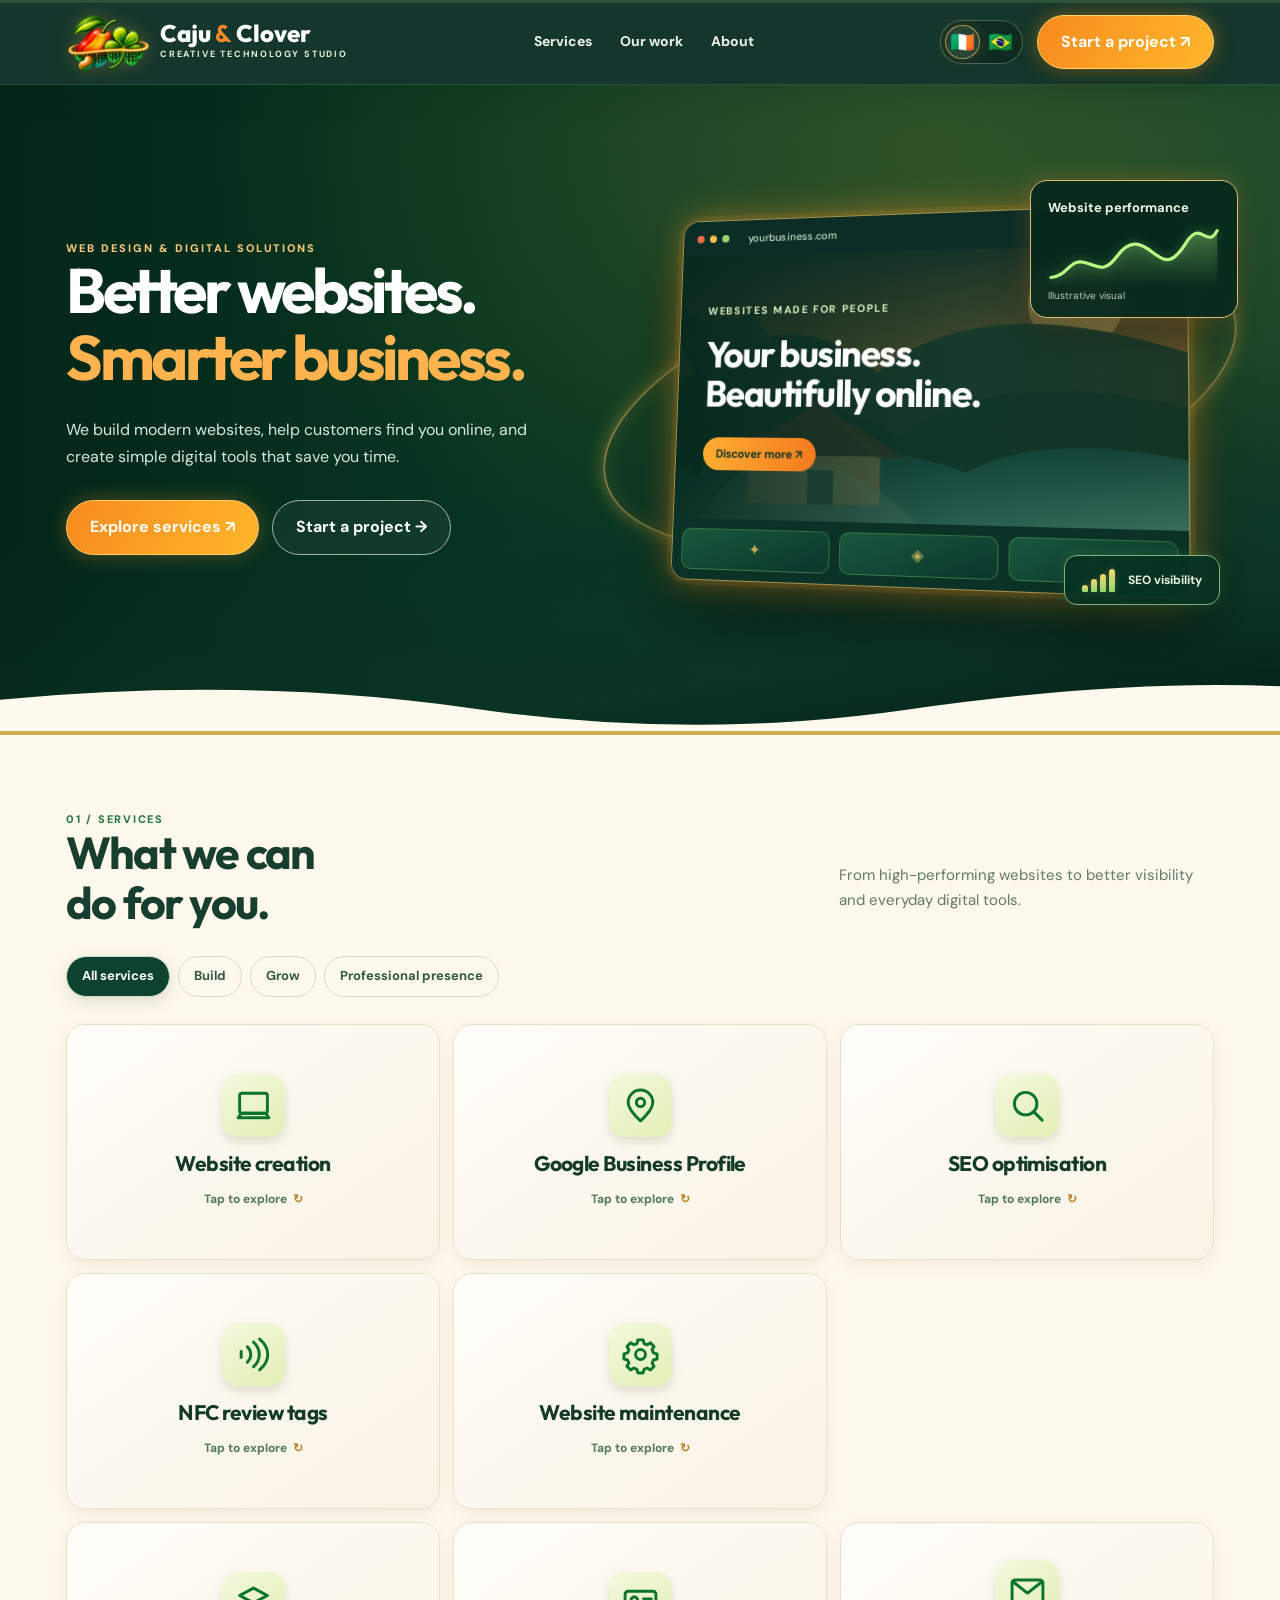
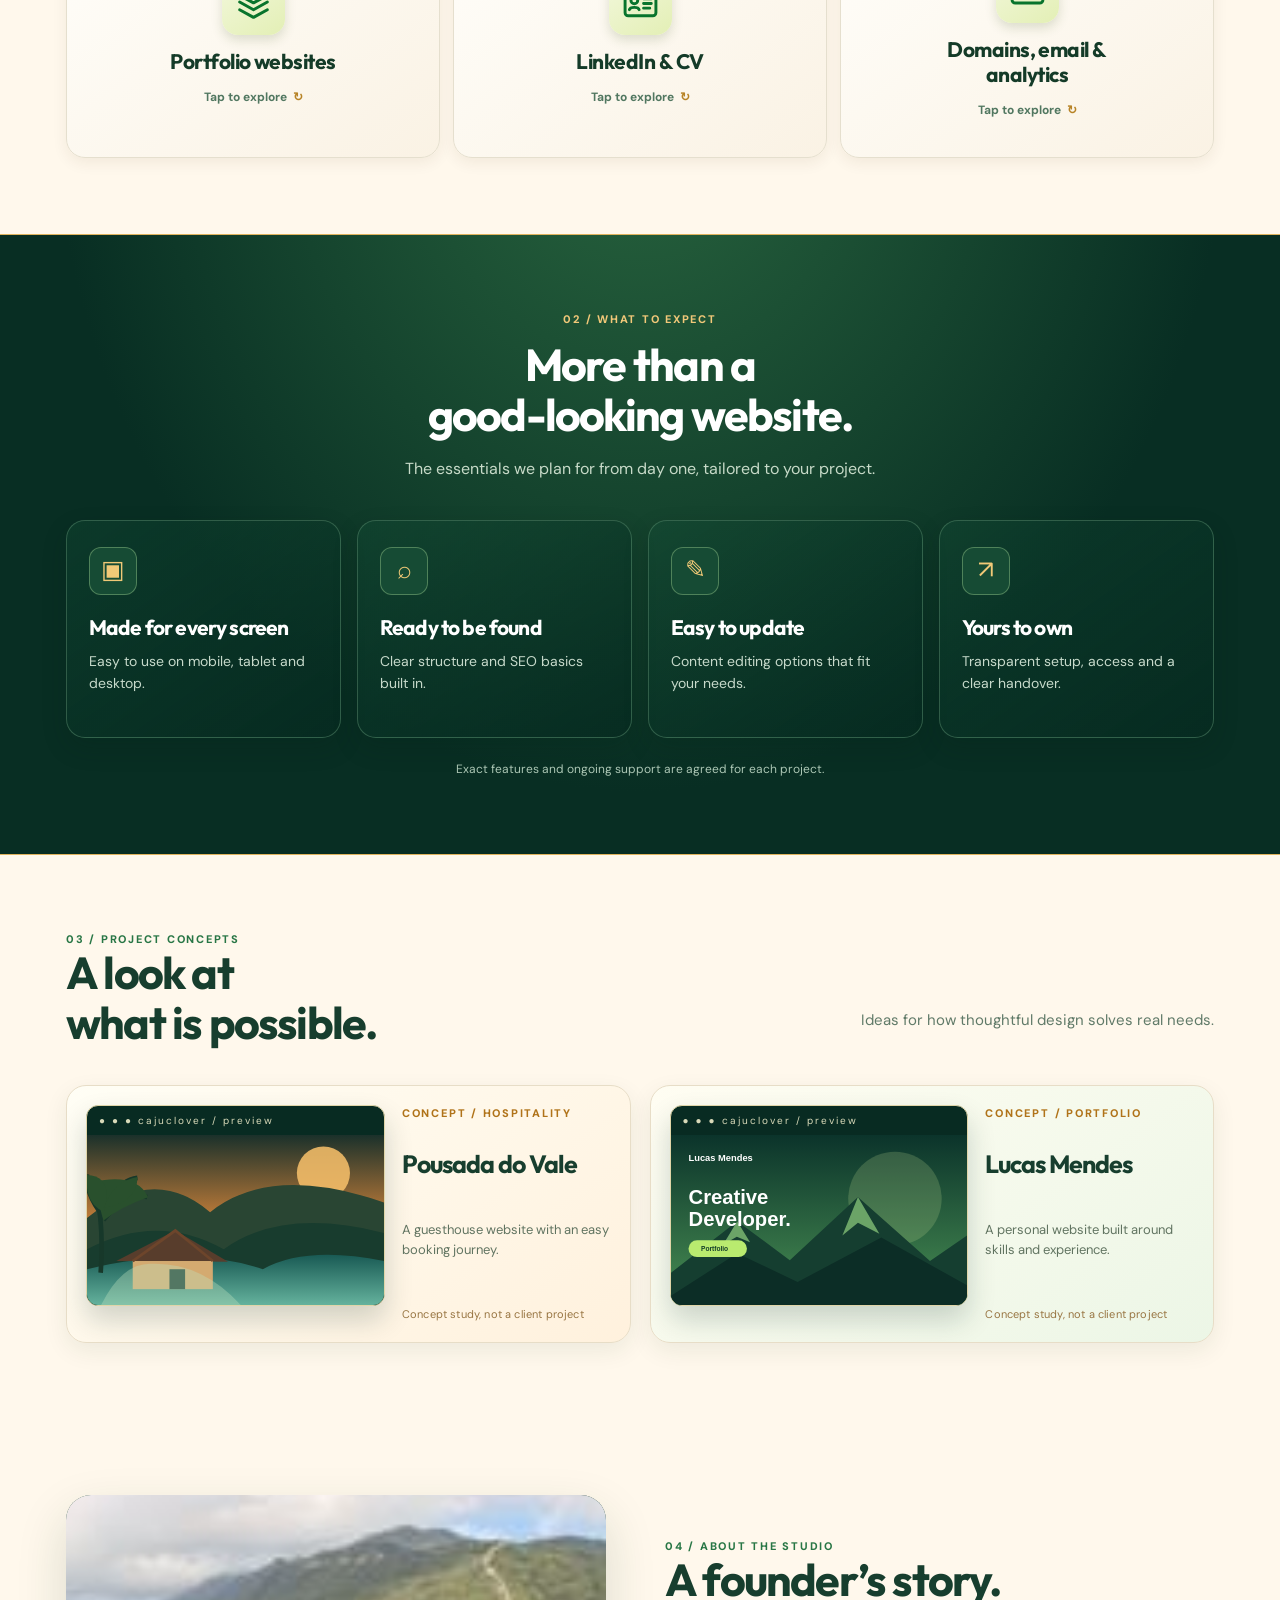
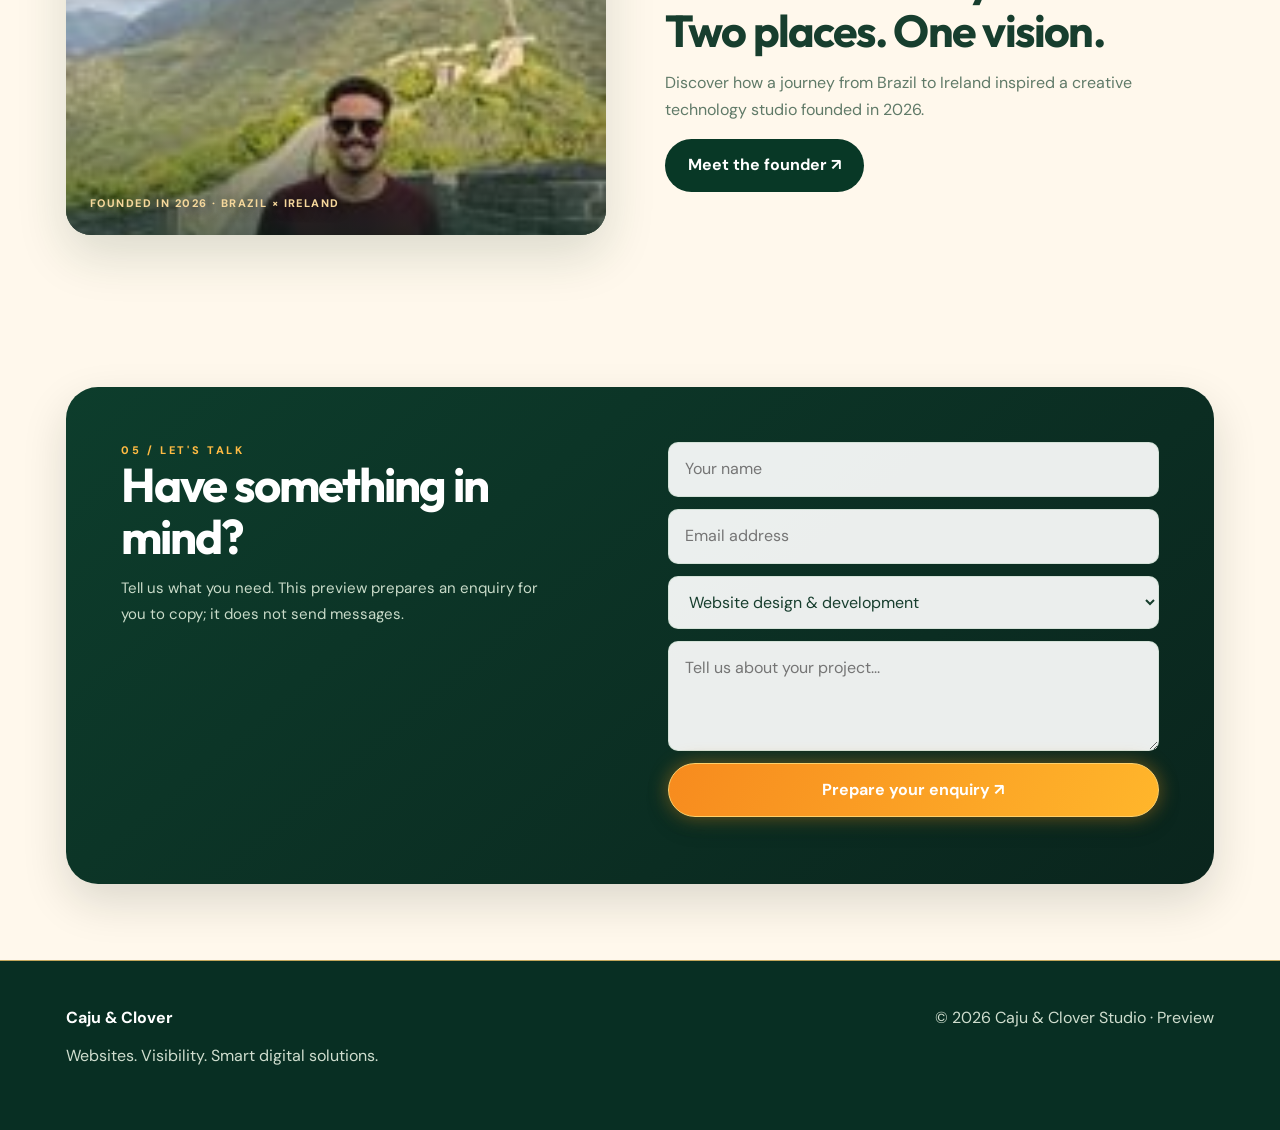
==== caju-clover-preview/index.html @ 5705c417 "Show same approved founder Great Wall photograph on index.html" ====
<!doctype html><html lang="en"><head><meta charset="UTF-8"><meta name="viewport" content="width=device-width,initial-scale=1"><title>Caju & Clover | Creative Technology Studio</title><meta name="description" content="Creative technology studio specialising in websites, local SEO and practical digital experiences for ambitious businesses."><link rel="icon" type="image/png" href="assets/favicon.png?v=2"><link rel="apple-touch-icon" href="assets/favicon.png?v=2"><link rel="stylesheet" href="styles.css"><link rel="stylesheet" href="premium.css"><script defer src="i18n.js"></script><script defer src="script.js"></script></head><body>
<header><div class="progress-track"><div class="progress-bar" id="scroll-progress"></div></div><div class="nav container"><a class="logo" href="./"><img class="brand-icon" src="assets/logo-mark.png?v=2" width="82" height="55" alt="Caju & Clover logo"><span class="brand-name">Caju <b>&</b> Clover<small>CREATIVE TECHNOLOGY STUDIO</small></span></a><nav class="links" aria-label="Main navigation"><a href="#services">Services</a><a href="#work">Our work</a><a href="about.html">About</a></nav><div class="nav-actions"><div class="language-switch" role="group" aria-label="Website language"><button type="button" class="language-button" data-lang="en" aria-label="English (Ireland)" title="English" aria-pressed="true"><span aria-hidden="true">🇮🇪</span></button><button type="button" class="language-button" data-lang="pt" aria-label="Português (Brasil)" title="Português" aria-pressed="false"><span aria-hidden="true">🇧🇷</span></button></div><a class="pill" href="#contact">Start a project ↗</a></div></div></header>
<main><section class="hero"><div class="container hero-inner">
<div class="hero-copy">
  <div class="eyebrow">WEB DESIGN & DIGITAL SOLUTIONS</div>
  <h1>Better websites.<br><em>Smarter business.</em></h1>
  <p>We build modern websites, help customers find you online, and create simple digital tools that save you time.</p>
  <div class="cta"><a class="btn gold" href="#services">Explore services ↗</a><a class="btn ghost" href="#contact">Start a project →</a></div>
</div>
<div class="orb" aria-label="Preview of a modern website designed for businesses"><div class="halo"></div>
  <div class="screen"><div class="screen-top"><i class="dot"></i><i class="dot"></i><i class="dot"></i></div>
    <div class="screen-hero"><div class="screen-preview-label">WEBSITES MADE FOR PEOPLE</div><h3>Your business.<br>Beautifully online.</h3><span class="mock-cta">Discover more ↗</span></div>
    <div class="screen-foot" aria-hidden="true"><i></i><i></i><i></i></div>
  </div>
  <div class="hero-performance" role="img" aria-label="Illustrative website performance chart">
    <span>Website performance</span>
    <svg viewBox="0 0 180 66" aria-hidden="true"><defs><linearGradient id="performanceArea" x1="0" y1="0" x2="0" y2="1"><stop stop-color="#b7fb87" stop-opacity=".28"/><stop offset="1" stop-color="#b7fb87" stop-opacity="0"/></linearGradient></defs><path d="M3 56C20 55 22 37 37 40S58 53 72 34S97 20 110 30S130 43 145 19S166 27 177 7V66H3Z" fill="url(#performanceArea)"/><path d="M3 56C20 55 22 37 37 40S58 53 72 34S97 20 110 30S130 43 145 19S166 27 177 7" fill="none" stroke="#baff85" stroke-linecap="round" stroke-width="3.3"/></svg>
    <small>Illustrative visual</small>
  </div>
  <div class="hero-seo-badge" role="img" aria-label="Illustrative SEO visibility bars"><span class="seo-bars" aria-hidden="true"><i></i><i></i><i></i><i></i></span><strong>SEO visibility</strong></div>
</div></div>
<svg class="hero-wave" viewBox="0 0 1440 90" preserveAspectRatio="none" aria-hidden="true"><path d="M0 40Q280 5 530 53T1020 55T1440 20V90H0Z" fill="#fff8ec"/></svg></section>
<section class="section" id="services"><div class="container"><div class="section-head"><div><div class="tag">01 / SERVICES</div><h2>What we can<br>do for you.</h2></div><p class="muted">From high-performing websites to better visibility and everyday digital tools.</p></div><div class="filters"><button class="filter active" data-filter="all">All services</button><button class="filter" data-filter="build">Build</button><button class="filter" data-filter="grow">Grow</button><button class="filter" data-filter="career">Professional presence</button></div>
<div class="services">
<article class="service service-flip reveal" data-category="build">
  <div class="service-flip-inner">
    <div class="service-face service-front">
      <button type="button" class="service-flip-trigger" aria-expanded="false" aria-controls="service-1-back" aria-label="Learn more about Website creation">
        <span class="ic"><svg aria-hidden="true" viewBox="0 0 24 24" width="36" height="36" fill="none" stroke="currentColor" stroke-width="1.9" stroke-linecap="round" stroke-linejoin="round"><rect x="3" y="4" width="18" height="13" rx="1.5"/><path d="M2 20h20l-2-3H4l-2 3Z"/></svg></span>
        <span class="service-title">Website creation</span>
        <span class="flip-hint">Tap to explore <span aria-hidden="true">↻</span></span>
      </button>
    </div>
    <div class="service-face service-back" id="service-1-back" aria-hidden="true">
      <button type="button" class="flip-back-btn" aria-label="Go back to Website creation" tabindex="-1">↶ Back</button>
      <h3>Websites that look great and work hard.</h3>
      <p>A fast, tailored website that turns interest into enquiries.</p>
      <a href="#contact" class="service-cta" data-service="Website design & development" tabindex="-1">Get More Info <span aria-hidden="true">↗</span></a>
    </div>
  </div>
</article>
<article class="service service-flip reveal" data-category="grow">
  <div class="service-flip-inner">
    <div class="service-face service-front">
      <button type="button" class="service-flip-trigger" aria-expanded="false" aria-controls="service-2-back" aria-label="Learn more about Google Business Profile">
        <span class="ic"><svg aria-hidden="true" viewBox="0 0 24 24" width="36" height="36" fill="none" stroke="currentColor" stroke-width="1.9" stroke-linecap="round" stroke-linejoin="round"><path d="M20 10c0 5-8 12-8 12S4 15 4 10a8 8 0 1 1 16 0Z"/><circle cx="12" cy="10" r="2.7"/></svg></span>
        <span class="service-title">Google Business Profile</span>
        <span class="flip-hint">Tap to explore <span aria-hidden="true">↻</span></span>
      </button>
    </div>
    <div class="service-face service-back" id="service-2-back" aria-hidden="true">
      <button type="button" class="flip-back-btn" aria-label="Go back to Google Business Profile" tabindex="-1">↶ Back</button>
      <h3>Be the local business people find first.</h3>
      <p>Make your business easier to discover on Google Search and Maps.</p>
      <a href="#contact" class="service-cta" data-service="Google Business Profile" tabindex="-1">Get More Info <span aria-hidden="true">↗</span></a>
    </div>
  </div>
</article>
<article class="service service-flip reveal" data-category="grow">
  <div class="service-flip-inner">
    <div class="service-face service-front">
      <button type="button" class="service-flip-trigger" aria-expanded="false" aria-controls="service-3-back" aria-label="Learn more about SEO optimisation">
        <span class="ic"><svg aria-hidden="true" viewBox="0 0 24 24" width="36" height="36" fill="none" stroke="currentColor" stroke-width="1.9" stroke-linecap="round" stroke-linejoin="round"><circle cx="10.8" cy="10.8" r="7.3"/><path d="m16.3 16.3 5.2 5.2"/></svg></span>
        <span class="service-title">SEO optimisation</span>
        <span class="flip-hint">Tap to explore <span aria-hidden="true">↻</span></span>
      </button>
    </div>
    <div class="service-face service-back" id="service-3-back" aria-hidden="true">
      <button type="button" class="flip-back-btn" aria-label="Go back to SEO optimisation" tabindex="-1">↶ Back</button>
      <h3>Be easier to find, without relying only on ads.</h3>
      <p>Improve your site's structure, speed and search visibility.</p>
      <a href="#contact" class="service-cta" data-service="SEO & website health" tabindex="-1">Get More Info <span aria-hidden="true">↗</span></a>
    </div>
  </div>
</article>
<article class="service service-flip reveal" data-category="grow">
  <div class="service-flip-inner">
    <div class="service-face service-front">
      <button type="button" class="service-flip-trigger" aria-expanded="false" aria-controls="service-4-back" aria-label="Learn more about NFC review tags">
        <span class="ic"><svg aria-hidden="true" viewBox="0 0 24 24" width="36" height="36" fill="none" stroke="currentColor" stroke-width="1.9" stroke-linecap="round" stroke-linejoin="round"><path d="M4 10v4"/><path d="M8 7c3 3 3 7 0 10"/><path d="M12 4c5 4.5 5 11.5 0 16"/><path d="M16 2c7 6 7 14 0 20"/></svg></span>
        <span class="service-title">NFC review tags</span>
        <span class="flip-hint">Tap to explore <span aria-hidden="true">↻</span></span>
      </button>
    </div>
    <div class="service-face service-back" id="service-4-back" aria-hidden="true">
      <button type="button" class="flip-back-btn" aria-label="Go back to NFC review tags" tabindex="-1">↶ Back</button>
      <h3>Turn good experiences into more reviews.</h3>
      <p>Give customers a simple tap-to-review link after their visit.</p>
      <a href="#contact" class="service-cta" data-service="NFC review tags" tabindex="-1">Get More Info <span aria-hidden="true">↗</span></a>
    </div>
  </div>
</article>
<article class="service service-flip reveal" data-category="build">
  <div class="service-flip-inner">
    <div class="service-face service-front">
      <button type="button" class="service-flip-trigger" aria-expanded="false" aria-controls="service-5-back" aria-label="Learn more about Website maintenance">
        <span class="ic"><svg aria-hidden="true" viewBox="0 0 24 24" width="36" height="36" fill="none" stroke="currentColor" stroke-width="1.9" stroke-linecap="round" stroke-linejoin="round"><path d="M10.3 2.5h3.4l.6 2.4 2 .85 2.1-1.3 2.4 2.4-1.3 2.1.85 2 2.4.6v3.4l-2.4.6-.85 2 1.3 2.1-2.4 2.4-2.1-1.3-2 .85-.6 2.4h-3.4l-.6-2.4-2-.85-2.1 1.3-2.4-2.4 1.3-2.1-.85-2-2.4-.6v-3.4l2.4-.6.85-2-1.3-2.1 2.4-2.4 2.1 1.3 2-.85Z"/><circle cx="12" cy="12" r="3.2"/></svg></span>
        <span class="service-title">Website maintenance</span>
        <span class="flip-hint">Tap to explore <span aria-hidden="true">↻</span></span>
      </button>
    </div>
    <div class="service-face service-back" id="service-5-back" aria-hidden="true">
      <button type="button" class="flip-back-btn" aria-label="Go back to Website maintenance" tabindex="-1">↶ Back</button>
      <h3>A great website should stay great.</h3>
      <p>Keep your site secure, current and performing well.</p>
      <a href="#contact" class="service-cta" data-service="Website maintenance" tabindex="-1">Get More Info <span aria-hidden="true">↗</span></a>
    </div>
  </div>
</article>
<article class="service service-flip reveal" data-category="build">
  <div class="service-flip-inner">
    <div class="service-face service-front">
      <button type="button" class="service-flip-trigger" aria-expanded="false" aria-controls="service-6-back" aria-label="Learn more about Forms & automations">
        <span class="ic"><svg aria-hidden="true" viewBox="0 0 24 24" width="36" height="36" fill="none" stroke="currentColor" stroke-width="1.9" stroke-linecap="round" stroke-linejoin="round"><path d="M13.8 2 4.5 13.5h6.6L9.8 22 20 9.7h-6.5L13.8 2Z"/></svg></span>
        <span class="service-title">Forms & automations</span>
        <span class="flip-hint">Tap to explore <span aria-hidden="true">↻</span></span>
      </button>
    </div>
    <div class="service-face service-back" id="service-6-back" aria-hidden="true">
      <button type="button" class="flip-back-btn" aria-label="Go back to Forms & automations" tabindex="-1">↶ Back</button>
      <h3>Less admin. More time for your business.</h3>
      <p>Make enquiries, forms and bookings work smarter.</p>
      <a href="#contact" class="service-cta" data-service="Forms & automations" tabindex="-1">Get More Info <span aria-hidden="true">↗</span></a>
    </div>
  </div>
</article>
<article class="service service-flip reveal" data-category="career">
  <div class="service-flip-inner">
    <div class="service-face service-front">
      <button type="button" class="service-flip-trigger" aria-expanded="false" aria-controls="service-7-back" aria-label="Learn more about Portfolio websites">
        <span class="ic"><svg aria-hidden="true" viewBox="0 0 24 24" width="36" height="36" fill="none" stroke="currentColor" stroke-width="1.9" stroke-linecap="round" stroke-linejoin="round"><path d="m12 2 9 4.8-9 4.8-9-4.8L12 2Z"/><path d="m3 11 9 5 9-5"/><path d="m3 16 9 5 9-5"/></svg></span>
        <span class="service-title">Portfolio websites</span>
        <span class="flip-hint">Tap to explore <span aria-hidden="true">↻</span></span>
      </button>
    </div>
    <div class="service-face service-back" id="service-7-back" aria-hidden="true">
      <button type="button" class="flip-back-btn" aria-label="Go back to Portfolio websites" tabindex="-1">↶ Back</button>
      <h3>Show the work behind your reputation.</h3>
      <p>Put your skills and projects in one memorable place.</p>
      <a href="#contact" class="service-cta" data-service="Portfolio website" tabindex="-1">Get More Info <span aria-hidden="true">↗</span></a>
    </div>
  </div>
</article>
<article class="service service-flip reveal" data-category="career">
  <div class="service-flip-inner">
    <div class="service-face service-front">
      <button type="button" class="service-flip-trigger" aria-expanded="false" aria-controls="service-8-back" aria-label="Learn more about LinkedIn & CV">
        <span class="ic"><svg aria-hidden="true" viewBox="0 0 24 24" width="36" height="36" fill="none" stroke="currentColor" stroke-width="1.9" stroke-linecap="round" stroke-linejoin="round"><rect x="2" y="4" width="20" height="16" rx="2"/><circle cx="8" cy="10" r="2.2"/><path d="M4.8 16c.5-2 5.8-2 6.3 0"/><path d="M14 9h5M14 12h5M14 15h4"/></svg></span>
        <span class="service-title">LinkedIn & CV</span>
        <span class="flip-hint">Tap to explore <span aria-hidden="true">↻</span></span>
      </button>
    </div>
    <div class="service-face service-back" id="service-8-back" aria-hidden="true">
      <button type="button" class="flip-back-btn" aria-label="Go back to LinkedIn & CV" tabindex="-1">↶ Back</button>
      <h3>Make your next opportunity easier to see.</h3>
      <p>Bring clarity and impact to your LinkedIn profile and CV.</p>
      <a href="#contact" class="service-cta" data-service="LinkedIn & CV refinement" tabindex="-1">Get More Info <span aria-hidden="true">↗</span></a>
    </div>
  </div>
</article>
<article class="service service-flip reveal" data-category="build">
  <div class="service-flip-inner">
    <div class="service-face service-front">
      <button type="button" class="service-flip-trigger" aria-expanded="false" aria-controls="service-9-back" aria-label="Learn more about Domains, email & analytics">
        <span class="ic"><svg aria-hidden="true" viewBox="0 0 24 24" width="36" height="36" fill="none" stroke="currentColor" stroke-width="1.9" stroke-linecap="round" stroke-linejoin="round"><rect x="2" y="4.5" width="20" height="15" rx="2"/><path d="m3 6 9 7 9-7"/></svg></span>
        <span class="service-title">Domains, email & analytics</span>
        <span class="flip-hint">Tap to explore <span aria-hidden="true">↻</span></span>
      </button>
    </div>
    <div class="service-face service-back" id="service-9-back" aria-hidden="true">
      <button type="button" class="flip-back-btn" aria-label="Go back to Domains, email & analytics" tabindex="-1">↶ Back</button>
      <h3>A professional foundation, properly set up.</h3>
      <p>Get domains, email and analytics working together.</p>
      <a href="#contact" class="service-cta" data-service="Domains, email & analytics" tabindex="-1">Get More Info <span aria-hidden="true">↗</span></a>
    </div>
  </div>
</article>
</div></div></section>
<section class="section highlight value-section" id="why-us"><div class="container">
<div class="value-intro"><div class="tag">02 / WHAT TO EXPECT</div><h2>More than a<br>good-looking website.</h2><p class="muted">The essentials we plan for from day one, tailored to your project.</p></div>
<div class="value-grid">
<article class="value-item"><span class="value-icon" aria-hidden="true">▣</span><h3>Made for every screen</h3><p>Easy to use on mobile, tablet and desktop.</p></article>
<article class="value-item"><span class="value-icon" aria-hidden="true">⌕</span><h3>Ready to be found</h3><p>Clear structure and SEO basics built in.</p></article>
<article class="value-item"><span class="value-icon" aria-hidden="true">✎</span><h3>Easy to update</h3><p>Content editing options that fit your needs.</p></article>
<article class="value-item"><span class="value-icon" aria-hidden="true">↗</span><h3>Yours to own</h3><p>Transparent setup, access and a clear handover.</p></article>
</div><p class="value-footnote">Exact features and ongoing support are agreed for each project.</p>
</div></section>
<section class="section" id="work"><div class="container"><div class="section-head"><div><div class="tag">03 / PROJECT CONCEPTS</div><h2>A look at<br>what is possible.</h2></div><p class="muted">Ideas for how thoughtful design solves real needs.</p></div><div class="showcase"><article class="show"><div class="browser"><img src="assets/pousada.svg" alt="Illustrated sample hospitality website with Brazilian landscape" loading="lazy"></div><div class="tag">CONCEPT / HOSPITALITY</div><h3>Pousada do Vale</h3><p>A guesthouse website with an easy booking journey.</p><span class="concept-note">Concept study, not a client project</span></article><article class="show"><div class="browser"><img src="assets/portfolio.svg" alt="Illustrated sample personal portfolio website" loading="lazy"></div><div class="tag">CONCEPT / PORTFOLIO</div><h3>Lucas Mendes</h3><p>A personal website built around skills and experience.</p><span class="concept-note">Concept study, not a client project</span></article></div></div></section>
<section class="section"><div class="container about-teaser"><div class="founder-teaser-photo"><img src="assets/founder-igor.jpg?v=3" alt="Igor standing on the Great Wall of China" loading="lazy"><span class="founder-teaser-label">FOUNDED IN 2026 · BRAZIL × IRELAND</span></div><div><div class="tag">04 / ABOUT THE STUDIO</div><h2>A founder’s story.<br>Two places. One vision.</h2><p class="muted">Discover how a journey from Brazil to Ireland inspired a creative technology studio founded in 2026.</p><a class="pill" href="about.html">Meet the founder ↗</a></div></div></section>
<section class="section" id="contact"><div class="container"><div class="contact"><div><div class="eyebrow">05 / LET'S TALK</div><h2>Have something in mind?</h2><p>Tell us what you need. This preview prepares an enquiry for you to copy; it does not send messages.</p></div><form id="enquiry"><input name="name" aria-label="Your name" placeholder="Your name" required><input type="email" name="email" aria-label="Email" placeholder="Email address" required><select name="service" aria-label="Service"><option>Website design & development</option><option>Google Business Profile</option><option>SEO & website health</option><option>NFC review tags</option><option>Website maintenance</option><option>Forms & automations</option><option>Portfolio website</option><option>LinkedIn & CV refinement</option><option>Domains, email & analytics</option><option>Other digital services</option></select><textarea name="message" aria-label="Project description" placeholder="Tell us about your project..."></textarea><button class="btn gold" type="submit">Prepare your enquiry ↗</button><div id="form-notice" aria-live="polite"></div><textarea id="copyable" aria-label="Copy your prepared enquiry" hidden></textarea></form></div></div></section></main>
<footer><div class="container"><div><a class="footer-brand" href="./" aria-label="Caju & Clover homepage"><strong>Caju & Clover</strong></a><p>Websites. Visibility. Smart digital solutions.</p></div><div>© <span data-year></span> Caju & Clover Studio · Preview</div></div></footer></body></html>
---- caju-clover-preview/styles.css ----
@import url('https://fonts.googleapis.com/css2?family=DM+Sans:wght@400;500;600;700&family=Outfit:wght@400;500;600;700;800&display=swap');
:root{--forest:#082f23;--deep:#061f19;--mint:#bade9d;--cream:#faf7ef;--gold:#f5bb52;--orange:#f47737;--ink:#173e2e;--line:#dfe7d6}*{box-sizing:border-box}html{scroll-behavior:smooth}body{margin:0;font:16px/1.55 'DM Sans',sans-serif;color:var(--ink);background:var(--cream)}h1,h2,h3,h4{font-family:Outfit,sans-serif;line-height:1.08;letter-spacing:-.04em;margin:0}p{margin:.8rem 0 1rem}a{text-decoration:none;color:inherit}button,input,select,textarea{font:inherit}button{cursor:pointer}.container{max-width:1200px;margin:auto;padding:0 26px}header{position:sticky;top:0;z-index:100;background:#faf7efeb;border-bottom:1px solid #e3e8dc;backdrop-filter:blur(18px)}.nav{height:84px;display:flex;align-items:center;justify-content:space-between;gap:30px}.logo{font:800 25px/1 Outfit;color:var(--forest);white-space:nowrap}.logo b{color:var(--orange)}.logo small{display:block;font:700 9px/2 'DM Sans';letter-spacing:.2em;color:#69836f}.links{display:flex;align-items:center;gap:28px;font-size:14px;font-weight:700}.links a:hover{color:#d47d19}.pill,.btn{display:inline-flex;align-items:center;justify-content:center;gap:12px;border:0;border-radius:100px;padding:14px 23px;font-weight:700;transition:.25s transform,.25s box-shadow}.btn:hover,.pill:hover{transform:translateY(-3px);box-shadow:0 12px 35px #0002}.pill{background:var(--forest);color:white}.btn.gold{background:var(--gold);color:var(--forest)}.btn.ghost{border:1px solid #a2b3a5;color:white;background:#ffffff0b}.eyebrow{font-weight:800;font-size:11px;letter-spacing:.24em;text-transform:uppercase;color:var(--gold)}.hero{position:relative;overflow:hidden;min-height:660px;background:radial-gradient(ellipse at 78% 35%,#1a6349 0%,transparent 42%),linear-gradient(140deg,#061d18,#103d2d 75%);color:#fff}.hero:after{content:'';position:absolute;inset:0;pointer-events:none;background-image:linear-gradient(#ffffff09 1px,transparent 1px),linear-gradient(90deg,#ffffff09 1px,transparent 1px);background-size:65px 65px;mask-image:linear-gradient(90deg,transparent,#000)}.hero-inner{position:relative;z-index:1;display:grid;grid-template-columns:1fr 1fr;align-items:center;gap:45px;min-height:650px}.hero h1{font-size:clamp(48px,5.5vw,86px);max-width:700px}.hero h1 em{color:#f7bb57;font-style:normal}.hero p{max-width:530px;color:#c6d8cb;font-size:18px}.cta{display:flex;gap:13px;flex-wrap:wrap;margin-top:30px}.chips{display:flex;flex-wrap:wrap;gap:8px;margin-top:35px}.chips span{border:1px solid #ffffff26;padding:8px 12px;border-radius:99px;color:#d8ebdd;font-size:12px}.orb{position:relative;height:430px;display:grid;place-items:center}.halo{position:absolute;width:380px;height:380px;background:radial-gradient(circle,#f5bb5260,transparent 68%);filter:blur(15px);animation:pulse 5s ease-in-out infinite}.screen{position:relative;width:90%;max-width:520px;border:1px solid #91b8a276;border-radius:17px;background:#f9f8ef;color:var(--forest);box-shadow:0 30px 80px #0008;transform:perspective(900px) rotateY(-10deg) rotateX(4deg);animation:float 7s ease-in-out infinite;overflow:hidden}.screen-top{padding:13px 18px;background:#e4eadb;display:flex;gap:6px}.dot{height:8px;width:8px;border-radius:50%;background:#96af94}.screen-hero{padding:40px 30px;background:linear-gradient(145deg,#fffdf5,#e8f3df);min-height:245px}.screen-hero h3{font-size:45px}.screen-hero p{font-size:13px;color:#5e7467}.mock-cta{background:#0a4a35;color:#fff;padding:9px 14px;border-radius:40px;font:700 12px 'DM Sans';display:inline-block}.screen-foot{padding:15px;display:grid;grid-template-columns:repeat(3,1fr);gap:10px}.screen-foot i{height:45px;background:#e6f0db;border-radius:10px}.float-label{position:absolute;z-index:2;background:#f5bb52;color:#073324;padding:15px 20px;border-radius:15px;right:-7px;bottom:15px;box-shadow:0 15px 50px #0004;font-size:13px;font-weight:800;animation:float 5s ease-in-out infinite reverse}.section{padding:100px 0}.section-head{display:flex;align-items:end;justify-content:space-between;gap:30px;margin-bottom:30px}.section h2{font-size:clamp(34px,4vw,60px)}.muted{color:#607a68}.filters{display:flex;flex-wrap:wrap;gap:8px;margin:30px 0}.filter{border:1px solid #ccdacd;background:transparent;border-radius:30px;padding:10px 17px;color:#315944;font-weight:700}.filter.active{background:#0e4c36;color:white}.services{display:grid;grid-template-columns:repeat(3,1fr);gap:15px}.service{background:white;border:1px solid var(--line);border-radius:22px;padding:29px;min-height:280px;display:flex;flex-direction:column;transition:transform .3s,border .3s,box-shadow .3s;position:relative;overflow:hidden}.service:hover{transform:translateY(-6px);border-color:#a1c995;box-shadow:0 22px 45px #092b1614}.service:before{content:'';position:absolute;width:110px;height:110px;border-radius:100%;background:radial-gradient(circle,#e9f5dc,transparent 74%);right:-20px;top:-24px}.service .ic{font-size:26px;color:#1e754b;border:1px solid #d9e9d4;background:#f4faee;border-radius:12px;width:51px;height:51px;display:grid;place-items:center;margin-bottom:24px}.service h3{font-size:23px}.service p{font-size:14px;color:#5a7061}.service a{margin-top:auto;font-weight:800;font-size:13px;color:#1b704b}.service[hidden]{display:none}.highlight{background:#0b3527;color:#fff}.highlight .muted{color:#c1d2c5}.steps{display:grid;grid-template-columns:repeat(4,1fr);gap:18px;margin-top:38px}.step{border-top:1px solid #71a078;padding-top:18px}.step b{color:#f4bc58}.step h3{margin-top:13px;font-size:26px}.step p{font-size:14px;color:#bdd4c5}.showcase{display:grid;grid-template-columns:1fr 1fr;gap:20px;margin-top:36px}.show{background:#eff4e9;border-radius:24px;padding:30px;min-height:260px;position:relative;overflow:hidden}.show:nth-child(2){background:#f6ebd7}.show h3{font-size:32px}.show p{color:#617461}.browser{margin-top:30px;border:1px solid #d2dac9;background:white;padding:20px;border-radius:12px;box-shadow:0 24px 50px #092f2416;transform:rotate(-2deg)}.browser strong{font:700 23px Outfit}.browser .bar{height:7px;background:#d6e7cb;width:75%;border-radius:10px;margin:13px 0}.browser .bar.short{width:45%}.about-teaser{display:grid;grid-template-columns:1fr 1fr;gap:65px;align-items:center}.about-teaser p{font-size:17px}.symbol{font-size:110px;line-height:1;text-align:center;filter:drop-shadow(0 12px 30px #f5bb5250)}.contact{background:linear-gradient(140deg,#0d3d2c,#0a251d);color:white;border-radius:32px;padding:55px;display:grid;grid-template-columns:1fr 1fr;gap:45px}.contact h2{font-size:48px}.contact p{color:#c9dbc9}form{display:grid;gap:12px}input,select,textarea{padding:14px 16px;border:1px solid #bad4c17a;border-radius:10px;background:#ffffffeb;color:#173e2e;width:100%}textarea{min-height:110px}footer{padding:45px 0;background:#082f23;color:#cfddce}footer .container{display:flex;justify-content:space-between;flex-wrap:wrap;gap:20px}.tag{font-size:12px;font-weight:800;letter-spacing:.16em;color:#519560}.about-hero{padding:95px 0;background:radial-gradient(circle at 85% 20%,#27674b,#082f23 65%);color:white}.about-hero h1{font-size:clamp(47px,6vw,88px);max-width:900px}.about-hero p{max-width:700px;color:#c7decb;font-size:19px}.story-grid{display:grid;grid-template-columns:1fr 1fr;gap:70px;align-items:center}.story-grid h2{font-size:54px}.value-grid{display:grid;grid-template-columns:repeat(3,1fr);gap:18px}.value-grid article{padding:26px;border-radius:22px;background:#fff;border:1px solid #e0e6d9}.value-grid h3{font-size:24px}.value-grid p{color:#647a68}.reveal{opacity:0;transform:translateY(22px);transition:opacity .65s,transform .65s}.reveal.visible{opacity:1;transform:none}@keyframes float{50%{transform:translateY(-12px) perspective(900px) rotateY(-8deg) rotateX(4deg)}}@keyframes pulse{50%{opacity:.5;transform:scale(1.1)}}@media(max-width:900px){.hero-inner,.about-teaser,.contact,.story-grid{grid-template-columns:1fr}.hero-inner{padding-top:70px;padding-bottom:65px}.services,.value-grid{grid-template-columns:repeat(2,1fr)}.steps{grid-template-columns:repeat(2,1fr)}.links{gap:12px;font-size:12px}.orb{height:340px}.screen{width:85%}}@media(max-width:600px){.nav{height:74px}.links{display:none}.hero h1{font-size:48px}.hero-inner{gap:10px}.orb{height:280px}.screen-hero{min-height:190px;padding:22px}.screen-hero h3{font-size:32px}.float-label{right:10px}.services,.showcase,.value-grid,.steps{grid-template-columns:1fr}.section{padding:65px 0}.section-head{display:block}.contact{padding:30px 22px}.contact h2{font-size:37px}.about-hero{padding:75px 0}.story-grid h2{font-size:38px}.container{padding:0 20px}}@media(prefers-reduced-motion:reduce){*,*:before,*:after{animation:none!important;scroll-behavior:auto!important;transition:none!important}.reveal{opacity:1;transform:none}}
---- caju-clover-preview/premium.css ----
:root{--forest:#083826;--deep:#041e17;--gold:#ffbb43;--cream:#fff8ec;--orange:#fb8b28}
body{background:#fff8ec}header{background:#06291fef;border-bottom:1px solid #6fc18135;color:#fff;box-shadow:0 8px 30px #05291c25}header .logo{color:#fff;display:flex;align-items:center;gap:10px;font-size:24px}header .logo small{color:#e3f3d9}.brand-icon{width:51px;height:42px;object-fit:contain}.brand-name{display:block}.links a{color:#eef7e9}.links a:hover{color:#ffbe55}header .pill,.btn.gold{background:linear-gradient(115deg,#f78b1e,#ffb62b);color:#fff;border:1px solid #ffd06a;box-shadow:0 0 19px #ef971d70,0 8px 22px #071e1450}.progress-track{height:3px;position:absolute;left:0;right:0;top:0;background:#6ca25f44}.progress-bar{height:100%;width:0;background:linear-gradient(90deg,#fb8223,#ffd368,#ccf879);box-shadow:0 0 12px #fbbb38;transition:width .09s linear}.hero{background:linear-gradient(90deg,#032417e8 0%,#063620d9 40%,#0c3e27bb 100%),radial-gradient(ellipse at 80% 15%,#629c3570,transparent 50%),#063826;min-height:650px}.hero:before{content:'';position:absolute;inset:0;background:radial-gradient(ellipse at 72% 10%,#edb43925,transparent 55%),linear-gradient(170deg,transparent 52%,#0a3224c0 83%,#031e17);pointer-events:none}.hero:after{background-size:58px 58px;opacity:.32}.hero-inner{min-height:625px;grid-template-columns:1fr 1.1fr;gap:24px}.hero h1{font-size:clamp(43px,4.55vw,70px);letter-spacing:-.055em}.hero h1 em{color:#ffb34e}.hero .eyebrow{color:#f6c97f}.hero p{font-size:17px;max-width:485px}.hero .chips span{background:#ffffff0c;border-color:#f8c47542;color:#e7ecd6}.hero .chips span:before{content:'✦';color:#ffcc61;padding-right:7px}.hero .cta .btn{box-shadow:0 0 20px #fc9e3d50}.hero .cta .btn.ghost{box-shadow:none}.hero:has(.hero-inner) {border-bottom:4px solid #d3ab53}.orb{height:455px;isolation:isolate}.orb:before{content:'';position:absolute;width:110%;height:260px;border:2px solid #ffc66b70;border-radius:50%;transform:rotate(-15deg);box-shadow:0 0 18px #ffb53e65,inset 0 0 20px #ffb43d25;z-index:-1}.halo{width:470px;height:420px;background:radial-gradient(circle,#f9ad3952,transparent 68%)}.screen{width:96%;background:#052e25;border:1px solid #f5c467a8;box-shadow:0 0 0 5px #ffa93113,0 0 38px #f4a63485,0 26px 65px #0009;transform:perspective(950px) rotateY(-11deg) rotateX(5deg)}.screen-top{background:#0c2d26;padding:12px 15px;align-items:center}.screen-top:after{content:'yourbusiness.com';color:#cae2ce;font:500 11px 'DM Sans';margin-left:15px;letter-spacing:.02em}.dot:first-child{background:#f36b49}.dot:nth-child(2){background:#f8bc49}.dot:nth-child(3){background:#9ad86e}.screen-hero{position:relative;min-height:275px;padding:36px 30px;color:white;background:linear-gradient(90deg,#06281df0 0%,#0b3326a0 58%,#102b1777),url('assets/pousada.svg') center/cover}.screen-hero .tag{color:#d3f5a4}.screen-hero h3{color:#fff;font-size:clamp(29px,3vw,45px);margin-top:12px}.screen-hero p{color:#dfefde;font-size:12px}.mock-cta{background:linear-gradient(90deg,#ffad33,#f47b1e);color:#123628}.screen-foot{background:#0b3227;padding:10px}.screen-foot i{height:42px;background:linear-gradient(160deg,#1c5f41,#0c382e);border:1px solid #6bba6080;position:relative}.screen-foot i:after{content:'✦';display:grid;place-items:center;position:absolute;inset:0;color:#dfc35e;font-style:normal}.screen-foot i:nth-child(2):after{content:'◈'}.screen-foot i:nth-child(3):after{content:'↗'}.float-label{bottom:30px;right:0;background:#112f24e9;color:#fcf9e0;border:1px solid #ffe3a3;box-shadow:0 0 28px #ffbd5470;backdrop-filter:blur(10px)}.metric{position:absolute;right:-28px;top:66px;z-index:4;width:188px;padding:14px 18px;border:1px solid #ffde8d;border-radius:13px;color:#ecfbe8;background:#092e25e9;box-shadow:0 0 24px #ffb33c55;animation:float 5.5s ease-in-out infinite}.metric strong{float:right;color:#d9ff89}.metric svg{width:100%;height:56px}.hero-wave{position:absolute;bottom:-2px;left:0;width:100%;height:60px;z-index:5}.section{padding:82px 0}.section h2{font-size:clamp(33px,3.5vw,53px)}.section-head p{max-width:440px}.service{border-radius:19px;background:linear-gradient(140deg,#fffdfa,#faf1e1);box-shadow:0 5px 15px #49260011;min-height:215px;padding:24px 25px;display:grid;grid-template-columns:56px 1fr;grid-template-rows:auto 1fr;column-gap:17px}.service:before{display:none}.service .ic{grid-row:1/3;width:55px;height:55px;background:#e8efd2;color:#24672c;border:1px solid #dfe9bc;border-radius:14px;box-shadow:0 6px 12px #0b461c18;font-size:29px}.service h3{font-size:21px;align-self:end}.service p{grid-column:2;font-size:13px;margin:.7rem 0}.service a{grid-column:2;align-self:end;margin-top:4px}.services{gap:13px}.filter.active{background:#0d422e;box-shadow:0 5px 16px #19462625}.highlight{background:radial-gradient(ellipse at 50% -25%,#29663f,#082e23 65%);border-block:3px solid #dfb35d;box-shadow:0 0 18px #e3a94c20}.highlight .steps{margin-top:28px}.highlight .step{border:0}.highlight .step b{font-size:12px;color:#f0ca77}.highlight .step h3{color:#fff}.step-symbol{font-size:23px;border:1px solid #95ba6988;background:linear-gradient(160deg,#235e3c,#073224);box-shadow:0 0 15px #ffce513b;display:grid;place-items:center;width:55px;height:55px;border-radius:12px;color:#eacf74;margin-bottom:14px}.showcase{gap:19px}.show{background:linear-gradient(145deg,#fffef5,#fff1dd);border:1px solid #e7ddc7;box-shadow:0 8px 24px #07381d13;padding:19px;border-radius:20px;display:grid;grid-template-columns:57% 1fr;column-gap:17px;min-height:245px}.show:nth-child(2){background:linear-gradient(145deg,#fffdf2,#ecf6e6)}.show .browser{grid-row:1/4;grid-column:1;transform:none;margin:0;align-self:center;overflow:hidden;padding:0;background:#082b22;border:1px solid #e0d5a8;box-shadow:0 14px 28px #0a302a30}.show .browser img{display:block;width:100%;height:170px;object-fit:cover}.show .browser:before{content:'● ● ●   cajuclover / preview';display:block;color:#d9dab9;font-size:10px;letter-spacing:2px;padding:7px 12px}.show .tag{grid-column:2;font-size:10px;color:#b07319}.show h3{grid-column:2;font-size:25px}.show p{grid-column:2;font-size:13px}.show .concept-note{grid-column:2;font-size:11px;color:#987542}.about-teaser .symbol{font-size:0;height:340px;position:relative;border-radius:0 55% 35% 0;background:linear-gradient(25deg,#093f2c77,#f5ad4455),url('assets/pousada.svg') center/cover;box-shadow:inset -30px -30px 50px #06351d3d}.about-teaser .symbol:after{content:'BR • IE';position:absolute;right:10%;bottom:14%;font:800 30px Outfit;color:#fff7e0;text-shadow:0 3px 15px #0008}.about-teaser{gap:50px}.contact{box-shadow:0 18px 46px #061b1724}.tag{color:#287645}footer{border-top:1px solid #c3a75c}a:focus-visible,button:focus-visible,input:focus-visible,select:focus-visible,textarea:focus-visible{outline:3px solid #f6b64f;outline-offset:3px}
@media(max-width:1000px){.metric{right:0}.show{grid-template-columns:1fr}.show .browser,.show .tag,.show h3,.show p,.show .concept-note{grid-column:1}.show .browser{grid-row:auto}.show .browser img{height:185px}.show h3{margin-top:12px}.service{min-height:250px}}
@media(max-width:900px){.hero-inner{grid-template-columns:1fr}.orb{height:390px}.metric{right:6%;top:25px}.hero h1{font-size:clamp(48px,7vw,76px)}.hero-inner{padding-bottom:100px}.services{grid-template-columns:repeat(2,1fr)}.service{min-height:235px}.about-teaser .symbol{height:300px}}
@media(max-width:600px){header .logo{font-size:19px}.brand-icon{width:42px;height:34px}.nav .pill{font-size:11px;padding:12px}.hero-inner{padding-top:55px;padding-bottom:80px}.hero h1{font-size:43px}.hero p{font-size:15px}.orb{height:330px}.screen{width:94%}.screen-hero{min-height:210px}.screen-hero h3{font-size:30px}.metric{right:0;top:15px;width:140px;font-size:10px}.metric svg{height:35px}.float-label{font-size:10px;padding:8px 12px;bottom:7px}.services{grid-template-columns:1fr}.service{min-height:190px}.showcase{grid-template-columns:1fr}.hero-wave{height:30px}.about-teaser .symbol{height:240px}}
/* Approved neon artwork in shared site navigation */
header .brand-icon{width:65px;height:53px;object-fit:contain;flex:none;filter:drop-shadow(0 0 5px rgba(243,171,56,.23))}.footer-brand{color:#fff;text-decoration:none}.footer-brand:hover{color:#ffcb6d}@media(max-width:600px){header .brand-icon{width:47px;height:38px}}

/* Service icons precisely styled to match the approved mockup */
.service .ic{display:flex;align-items:center;justify-content:center;width:58px;height:58px;min-width:58px;border:0;border-radius:16px;background:linear-gradient(145deg,#f3f8dd 0%,#e3efb5 100%);color:#08742c;box-shadow:0 5px 11px rgba(62,87,28,.17);margin:0}.service .ic svg{display:block;width:37px;height:37px;flex:none;overflow:visible}.service{grid-template-columns:58px minmax(0,1fr);column-gap:18px}

/* Focused homepage hero: concise copy and uncluttered product preview */
.hero-copy{max-width:600px;position:relative;z-index:2}
.hero .eyebrow{font-size:11px;letter-spacing:.18em}
.hero h1{font-size:clamp(43px,4.9vw,76px);line-height:1.06}
.hero p{max-width:510px;font-size:clamp(16px,1.25vw,19px);line-height:1.65;color:#d9e8dd;margin:27px 0 0}
.hero .cta{margin-top:30px}
.hero .cta .btn{min-width:170px}
.screen-preview-label{font-size:11px;font-weight:750;letter-spacing:.15em;color:#dbefc2}
.screen-hero{display:flex;flex-direction:column;align-items:flex-start;justify-content:center;gap:17px}
.screen-hero h3{margin:0;font-size:clamp(31px,3vw,45px);line-height:1.08}
.screen-hero .mock-cta{margin-top:8px}
.hero .screen-foot i{opacity:.85}
@media(max-width:900px){.hero-copy{max-width:690px}.hero-inner{gap:16px}}
@media(max-width:600px){.hero h1{font-size:clamp(39px,10vw,54px)}.hero .cta .btn{min-width:0}.hero p{margin-top:18px}.screen-preview-label{font-size:9px}}

/* Unified editorial hierarchy across homepage and About page */
.section{padding-block:76px}
.section-head{align-items:end;gap:36px;margin-bottom:28px}
.section-head .muted{max-width:375px;font-size:15px;line-height:1.65}
.section .tag,.about-hero .eyebrow{font-size:11px;letter-spacing:.16em}
.section h2{line-height:1.12}
.service{min-height:198px;padding:22px 23px;align-content:start}
.service h3{font-size:20px;line-height:1.17;letter-spacing:-.025em}
.service p{font-size:13px;line-height:1.53;margin:9px 0 0}
.service a{font-size:12px;font-weight:800;margin-top:14px}
.filters{margin:22px 0 27px}
.filter{font-size:13px;padding:9px 15px}
.highlight{border-block-width:1px;box-shadow:none}
.highlight .steps{gap:26px}
.highlight .step h3{font-size:23px}
.highlight .step p{line-height:1.55;max-width:215px}
.show{min-height:230px}
.show h3{font-size:25px}
.show p{font-size:13px;line-height:1.55}
.concept-note{display:block;font-size:11px;letter-spacing:.015em}
.about-teaser p{font-size:16px;line-height:1.7;max-width:480px}
.contact{gap:55px;align-items:start}
.contact h2{font-size:clamp(35px,3.7vw,52px);line-height:1.1;max-width:510px}
.contact p{font-size:15px;line-height:1.7;max-width:430px}
.contact form{max-width:520px;width:100%}
.about-hero{padding:88px 0}
.about-hero h1{font-size:clamp(45px,5vw,74px);max-width:810px}
.about-hero p{font-size:18px;line-height:1.65;max-width:610px}
.story-grid{gap:58px}
.story-grid h2{font-size:clamp(35px,3.8vw,56px)}
.story-grid p{font-size:16px;line-height:1.75}
.story-grid .symbol{font-size:80px}
.about-hero+.section .story-grid{min-height:325px}
@media(max-width:900px){.section-head{align-items:start}.section-head .muted{max-width:450px}.service{min-height:210px}.contact{gap:27px}}
@media(max-width:600px){.section{padding-block:58px}.section-head{display:block;margin-bottom:21px}.section-head .muted{margin-top:18px}.services{gap:12px}.service{min-height:184px;padding:20px}.service h3{font-size:19px}.filters{gap:6px}.filter{padding:8px 11px;font-size:12px}.contact{padding:28px 23px}.contact h2{font-size:36px}.about-hero{padding:72px 0}.about-hero p{font-size:16px}.story-grid{gap:25px}.story-grid .symbol{display:none}}

/* Centred, calm process introduction */
.process-section .process-intro{text-align:center;max-width:660px;margin:0 auto 35px}
.process-section .process-intro .tag{color:#f1c879}
.process-section .process-intro h2{margin:12px auto 14px;max-width:520px}
.process-section .process-intro p{margin:0 auto;max-width:480px;line-height:1.6;text-align:center}
.process-section .steps{text-align:left;margin-top:38px}

/* Floating hero dashboard accents, visual only and deliberately restrained */
.hero .orb{overflow:visible}
.hero-performance{position:absolute;z-index:6;top:10px;right:-24px;width:208px;padding:17px 17px 13px;border:1px solid #d9bb75;border-radius:17px;background:rgba(5,40,29,.91);backdrop-filter:blur(14px);box-shadow:0 0 25px rgba(245,174,70,.23),0 14px 32px rgba(0,0,0,.28);color:#eff8e9;animation:hero-card-float 7s ease-in-out infinite}
.hero-performance>span{display:block;font-size:13px;font-weight:700;margin-bottom:5px}
.hero-performance svg{display:block;width:100%;height:65px;filter:drop-shadow(0 0 5px rgba(154,252,118,.33))}
.hero-performance small{display:block;font-size:10px;color:#b9ccb8}
.hero-seo-badge{position:absolute;z-index:7;bottom:20px;right:-6px;display:flex;gap:12px;align-items:center;border:1px solid #7eb276;border-radius:13px;background:rgba(7,50,35,.94);color:#e9f3db;padding:12px 17px;box-shadow:0 10px 27px #001b1370,0 0 14px #90d87430;animation:hero-card-float 6s ease-in-out infinite reverse}
.hero-seo-badge strong{font-size:12px;font-weight:700;white-space:nowrap}
.seo-bars{display:flex;align-items:end;gap:3px;height:24px;width:34px}
.seo-bars i{display:block;background:linear-gradient(#f6d372,#8fdc70);width:6px;border-radius:3px 3px 1px 1px;box-shadow:0 0 6px #e5c66a44}
.seo-bars i:nth-child(1){height:7px}.seo-bars i:nth-child(2){height:13px}.seo-bars i:nth-child(3){height:18px}.seo-bars i:nth-child(4){height:23px}
@keyframes hero-card-float{0%,100%{transform:translateY(0)}50%{transform:translateY(-10px)}}
@media(max-width:1020px){.hero-performance{right:0;top:0;width:174px}.hero-seo-badge{right:3px;bottom:1px}}
@media(max-width:600px){.process-section .process-intro{margin-bottom:26px}.process-section .process-intro h2{margin-top:11px}.process-section .steps{margin-top:22px}.hero-performance{width:139px;top:4px;right:0;padding:10px;border-radius:12px}.hero-performance>span{font-size:10px}.hero-performance svg{height:43px}.hero-performance small{font-size:8px}.hero-seo-badge{right:0;bottom:4px;padding:8px 10px;gap:8px}.hero-seo-badge strong{font-size:10px}.seo-bars{transform:scale(.8);transform-origin:right center}}
@media(prefers-reduced-motion:reduce){.hero-performance,.hero-seo-badge{animation:none}}

/* Interactive two-sided service cards */
.services .service-flip{height:236px;min-height:236px;display:block;padding:0;overflow:visible;background:transparent;border:0;box-shadow:none;perspective:1100px}
.service-flip .service-flip-inner{position:relative;width:100%;height:100%;transform-style:preserve-3d;transition:transform .65s cubic-bezier(.2,.75,.2,1);border-radius:19px}
.service-flip.is-flipped .service-flip-inner{transform:rotateY(180deg)}
.service-flip .service-face{position:absolute;inset:0;display:flex;flex-direction:column;align-items:center;justify-content:center;padding:22px;border:1px solid #e5dfce;border-radius:19px;backface-visibility:hidden;-webkit-backface-visibility:hidden;box-shadow:0 5px 15px #49260012;overflow:hidden}
.service-flip .service-front{background:linear-gradient(145deg,#fffefa,#faf2e4)}
.service-flip .service-flip-trigger{display:flex;width:100%;height:100%;align-items:center;justify-content:center;flex-direction:column;gap:14px;border:0;background:none;color:#143b28;cursor:pointer;text-align:center}
.service-flip .service-front .ic{grid-row:auto;flex:none;margin:0;width:63px;height:63px}
.service-flip .service-front .ic svg{width:37px;height:37px}
.service-flip .service-title{font:700 21px/1.18 Outfit,sans-serif;letter-spacing:-.025em;max-width:240px}
.service-flip .flip-hint{color:#517760;font-size:12px;font-weight:700}
.service-flip .flip-hint span{color:#b78326;margin-left:3px}
.service-flip:hover .service-front,.service-flip:focus-within .service-front{border-color:#a6c78b;box-shadow:0 10px 28px #154d2626}
.service-flip .service-back{transform:rotateY(180deg);align-items:flex-start;justify-content:center;background:linear-gradient(135deg,#103f2c,#082c22);color:#fff;border-color:#a3b46a;box-shadow:0 10px 26px #0c2c2270}
.service-flip .service-back h3{font-size:21px;line-height:1.15;letter-spacing:-.035em;margin:10px 0 0;max-width:275px;color:#fff}
.service-flip .service-back p{grid-column:auto;margin:10px 0 16px;color:#d1e4d6;font-size:13px;line-height:1.5;max-width:275px}
.service-flip .flip-back-btn{position:absolute;right:16px;top:13px;padding:5px 7px;color:#c4ddc4;background:transparent;border:0;font-size:11px;font-weight:700;cursor:pointer}
.service-flip .service-cta{grid-column:auto;display:inline-flex;gap:12px;align-items:center;background:#f6b345;color:#123b2a;padding:10px 14px;border-radius:999px;font-size:12px;font-weight:800;box-shadow:0 3px 13px #0003;margin:0;white-space:nowrap}
.service-flip .service-cta:hover{background:#ffd17a;transform:translateY(-1px)}
.service-flip.is-flipped .service-front{pointer-events:none}
.service-flip:not(.is-flipped) .service-back{pointer-events:none}
.service-flip:focus-within{outline-offset:3px}
.service-flip[hidden]{display:none}
@media(max-width:900px){.services .service-flip{height:228px;min-height:228px}}
@media(max-width:600px){.services .service-flip{height:222px;min-height:222px}.service-flip .service-title{font-size:21px}.service-flip .service-face{padding:20px}}
@media(prefers-reduced-motion:reduce){.service-flip .service-flip-inner{transition:none}}


/* Bilingual navigation: Irish English and Brazilian Portuguese */
.nav-actions{display:flex;align-items:center;gap:14px;flex:none}
.language-switch{display:flex;align-items:center;gap:3px;border:1px solid rgba(227,243,211,.28);padding:4px;border-radius:99px;background:rgba(0,24,15,.35);flex:none}
.language-button{display:grid;place-items:center;min-width:35px;min-height:34px;padding:4px;border:1px solid transparent;border-radius:99px;background:transparent;color:#fff;cursor:pointer;font-size:20px;line-height:1;filter:saturate(.85);transition:background .2s,border-color .2s,transform .2s}
.language-button:hover{background:#ffffff1e;transform:translateY(-1px)}
.language-button.active{background:#d5edbb20;border-color:#e3c475a6;filter:saturate(1.15);box-shadow:0 0 12px #f7bc5730}
.language-button:focus-visible{outline:2px solid #ffcf71;outline-offset:2px}

/* Replaces the generic four-step timeline with useful buying guidance */
.value-section .value-intro{max-width:690px;margin:0 auto 38px;text-align:center}
.value-section .value-intro .tag{color:#f1c879}
.value-section .value-intro h2{font-size:clamp(34px,3.5vw,53px);margin:12px auto 16px;line-height:1.12}
.value-section .value-intro p{max-width:510px;margin:0 auto;color:#c7dac8;font-size:16px;line-height:1.6}
.value-section .value-grid{display:grid;grid-template-columns:repeat(4,minmax(0,1fr));gap:16px}
.value-section .value-item{border:1px solid #55876a88;border-radius:19px;padding:26px 22px;background:linear-gradient(145deg,#13503855,#062a20b3);box-shadow:0 10px 25px #011e1530;min-height:218px}
.value-section .value-icon{display:flex;align-items:center;justify-content:center;color:#f1c977;background:#164b34;border:1px solid #82b37c88;width:48px;height:48px;border-radius:12px;font-size:25px;margin-bottom:20px}
.value-section .value-item h3{font-size:21px;color:white;line-height:1.18;margin-bottom:12px}
.value-section .value-item p{color:#c7dacb;font-size:14px;line-height:1.56;margin:0}
.value-section .value-footnote{color:#acc7b5;text-align:center;font-size:12px;margin:22px 0 0}
@media(max-width:1050px){.nav{gap:18px}.links{gap:15px}.nav-actions{gap:8px}.value-section .value-grid{grid-template-columns:repeat(2,minmax(0,1fr))}}
@media(max-width:700px){.links{display:none}.nav-actions>.pill{display:none}.nav{justify-content:space-between}.language-button{min-width:32px;min-height:32px;font-size:19px}.language-switch{gap:1px}.value-section .value-grid{grid-template-columns:repeat(2,minmax(0,1fr));gap:11px}.value-section .value-item{padding:20px 16px;min-height:205px}.value-section .value-item h3{font-size:18px}.value-section .value-item p{font-size:13px}}
@media(max-width:430px){.value-section .value-grid{grid-template-columns:1fr}.value-section .value-item{min-height:0}.value-section .value-icon{margin-bottom:12px}.value-section .value-intro{margin-bottom:26px}.nav-actions{gap:3px}.language-button{min-width:30px}}

/* Founder story: a warmer, editorial About experience */
.founder-hero{position:relative;overflow:hidden;padding:74px 0 88px;background:radial-gradient(ellipse at 75% 30%,#256346 0%,#0c3f2f 38%,#082c24 75%);border-bottom:1px solid #b7994b70}
.founder-hero:before{content:"";position:absolute;inset:0;pointer-events:none;background-image:linear-gradient(#ffffff09 1px,transparent 1px),linear-gradient(90deg,#ffffff09 1px,transparent 1px);background-size:66px 66px;mask-image:linear-gradient(90deg,transparent,#000)}
.founder-hero-grid{display:grid;grid-template-columns:1.1fr .9fr;gap:65px;align-items:center;position:relative;z-index:1}
.founder-hero .eyebrow{color:#eac27a;letter-spacing:.17em}
.founder-hero h1{font-size:clamp(49px,5.8vw,83px);margin:18px 0 23px}
.founder-hero .gold-word{color:#f9b84c}
.founder-hero p{font-size:18px;line-height:1.68;color:#d4e5d8;max-width:560px;margin-bottom:26px}
.founder-portrait-wrap{position:relative;max-width:435px;width:100%;justify-self:center;padding:10px}
.portrait-halo{position:absolute;inset:-25px;background:radial-gradient(circle at 35% 48%,#d5c76d72,#88c87322 42%,transparent 70%);filter:blur(22px)}
.founder-portrait{position:relative;display:block;width:100%;aspect-ratio:4/4.5;object-fit:cover;object-position:center top;border-radius:40% 40% 18px 18px;border:1px solid #edce8799;box-shadow:0 20px 75px #0007,0 0 35px #edb85440;background:#1e503e}
.founder-portrait-caption{position:absolute;z-index:2;right:-8px;bottom:0;border:1px solid #ebc476a6;border-radius:14px;background:#092d24f0;padding:13px 20px;display:grid;gap:2px;box-shadow:0 12px 30px #031a1660}
.founder-portrait-caption span{font-size:10px;letter-spacing:.17em;color:#f2cd7a;font-weight:800}
.founder-portrait-caption strong{font:700 25px Outfit;color:#fff}
.founder-portrait-caption small{font-size:12px;color:#ccdecf}
.story-section{padding-block:90px 80px}
.story-heading{text-align:center;max-width:760px;margin:0 auto 37px}
.story-heading h2{margin:12px auto 16px;font-size:clamp(35px,4vw,58px)}
.story-heading p{color:#607566;line-height:1.65;max-width:580px;margin:0 auto}
.journey-grid{display:grid;grid-template-columns:1fr 1fr;gap:22px}
.journey-card{overflow:hidden;background:#fffdf7;border:1px solid #e6ddcb;border-radius:23px;box-shadow:0 14px 38px #173e2915;display:flex;flex-direction:column}
.journey-card img{display:block;width:100%;height:230px;object-fit:cover;filter:saturate(.86)}
.journey-copy{padding:26px 27px 29px;flex:1}
.journey-number{font-size:11px;color:#8c7a43;font-weight:800;letter-spacing:.17em}
.journey-copy h3{font-size:clamp(24px,2.5vw,34px);margin:12px 0}
.journey-copy p{color:#607366;line-height:1.7;max-width:540px;margin:0}
.founding-statement{display:grid;grid-template-columns:240px 1fr;align-items:center;gap:50px;margin:32px auto 0;padding:36px 42px;background:#eef2e4;border:1px solid #dce5d1;border-radius:23px}
.founding-year{font:800 clamp(60px,7vw,104px)/1 Outfit,sans-serif;color:#1f6644;letter-spacing:-.07em}
.founding-statement h3{font-size:32px;margin:9px 0}
.founding-statement p{max-width:650px;color:#587060;line-height:1.7}
.story-link{display:inline-block;margin-top:8px;color:#145e39;font-weight:800}
.story-link:hover{text-decoration:underline}
.name-section{padding-block:94px;border:0}
.name-story-grid{display:grid;grid-template-columns:.85fr 1.15fr;gap:70px;align-items:center}
.name-story-image{position:relative;display:grid;place-items:center;min-height:400px;background:radial-gradient(circle,#34754d77,transparent 65%)}
.name-story-image img{width:min(100%,390px);filter:drop-shadow(0 20px 30px #0007);position:relative;z-index:1}
.name-story-image .name-orbit{position:absolute;width:95%;height:150px;border:1px solid #f3ba5d7d;box-shadow:0 0 18px #eec45c40;border-radius:50%;transform:rotate(-16deg)}
.name-story-copy h2{font-size:clamp(35px,4vw,58px);margin:14px 0 22px}
.name-story-copy .warm-word{color:#efbc66}
.name-story-copy p{font-size:16px;line-height:1.72;color:#d4e4d6;max-width:590px}
.name-story-copy p strong{color:#f2cd7a}
.pronunciation{display:grid;gap:6px;margin-top:28px;border:1px solid #86a77b77;border-radius:17px;padding:20px 24px;background:#ffffff0c}
.pronunciation-label{font-size:10px;letter-spacing:.18em;color:#edbf6d;font-weight:800}
.pronunciation strong{font:700 23px Outfit;color:#fff}
.pronunciation-sound{font-size:19px;font-weight:700;color:#e9c47d;letter-spacing:.015em}
.pronunciation small{color:#cee0d0;font-size:12px}
.founder-values-inner{display:grid;grid-template-columns:1.15fr 1fr auto;gap:28px;align-items:center}
.founder-values h2{font-size:clamp(34px,3vw,46px);margin-top:11px}
.founder-values p{color:#5d7364;line-height:1.67;max-width:450px}
.founder-contact{grid-template-columns:1fr .7fr;overflow:hidden;min-height:250px;align-items:center}
.founder-contact-art img{width:100%;height:230px;object-fit:cover;border-radius:18px;box-shadow:0 15px 35px #0003}
@media(max-width:950px){.founder-hero-grid{gap:28px}.founder-values-inner{grid-template-columns:1fr 1fr}.founder-values-inner .pill{justify-self:start}.name-story-grid{gap:34px}.founding-statement{grid-template-columns:175px 1fr;gap:28px}}
@media(max-width:700px){.founder-hero{padding:62px 0 70px}.founder-hero-grid,.name-story-grid,.founder-values-inner,.founder-contact{grid-template-columns:1fr}.founder-hero h1{font-size:clamp(47px,10vw,67px)}.founder-portrait-wrap{max-width:310px;margin-top:12px}.founder-portrait-caption{right:0}.journey-grid{grid-template-columns:1fr}.journey-card img{height:200px}.founding-statement{grid-template-columns:1fr;gap:8px;padding:26px}.founding-year{font-size:70px}.name-story-image{min-height:225px}.name-story-image img{width:245px}.name-story-image .name-orbit{width:280px;height:100px}.story-section{padding-block:64px}.name-section{padding-block:65px}.founder-contact-art{display:none}}

/* Compact founder image on the homepage About teaser */
.about-teaser .founder-teaser-photo{position:relative;min-height:340px;max-width:540px;width:100%;overflow:hidden;border-radius:25px;background:radial-gradient(circle at 35% 30%,#49805a,#0a3427 70%);box-shadow:0 20px 50px #12391e27}
.about-teaser .founder-teaser-photo:after{content:"";position:absolute;inset:0;pointer-events:none;background:linear-gradient(0deg,#06291f9a,transparent 45%)}
.about-teaser .founder-teaser-photo img{display:block;height:340px;width:100%;object-fit:cover;object-position:center 30%;filter:saturate(.9)}
.founder-teaser-label{position:absolute;z-index:1;left:24px;bottom:23px;color:#f5d79b;letter-spacing:.13em;font-size:11px;font-weight:800;text-shadow:0 2px 13px #0009}
@media(max-width:700px){.about-teaser .founder-teaser-photo{min-height:250px}.about-teaser .founder-teaser-photo img{height:265px}.founder-teaser-label{font-size:10px;left:18px;bottom:18px}}

/* Approved cashew-and-clover symbol in About story: same asset as navigation */
.name-story-image .approved-name-logo{width:min(72%,275px);height:auto;object-fit:contain;filter:drop-shadow(0 15px 25px rgba(0,0,0,.38)) drop-shadow(0 0 14px rgba(247,186,76,.22));}
@media(max-width:700px){.name-story-image .approved-name-logo{width:min(72%,240px)}}

/* Shared new brand image throughout homepage and About page */
header .brand-icon{display:block;width:84px;height:58px;object-fit:contain;flex:none;filter:drop-shadow(0 0 8px rgba(246,177,70,.28))}
.name-story-image{background:radial-gradient(circle at 50% 45%,#fffdf0,#f4eacb 70%,#e8ddbc);border:1px solid #d7cba5;border-radius:26px;min-height:385px;box-shadow:0 15px 40px #001b183d;padding:22px;overflow:hidden}
.name-story-image .approved-name-logo{display:block;width:min(100%,320px);height:auto;aspect-ratio:1/1;object-fit:contain;image-rendering:auto;filter:drop-shadow(0 8px 12px #14331a25)}
.name-story-image .name-orbit{display:none}
@media(max-width:700px){header .brand-icon{width:60px;height:44px}.name-story-image{min-height:265px;padding:14px}.name-story-image .approved-name-logo{width:min(100%,230px)}}

/* Do not upscale the imported brand bitmap beyond its native 200px width. */
.name-story-image{min-height:300px}
.name-story-image .approved-name-logo{width:min(100%,200px);max-width:200px}
@media(max-width:700px){.name-story-image{min-height:240px}.name-story-image .approved-name-logo{width:min(100%,200px)}}
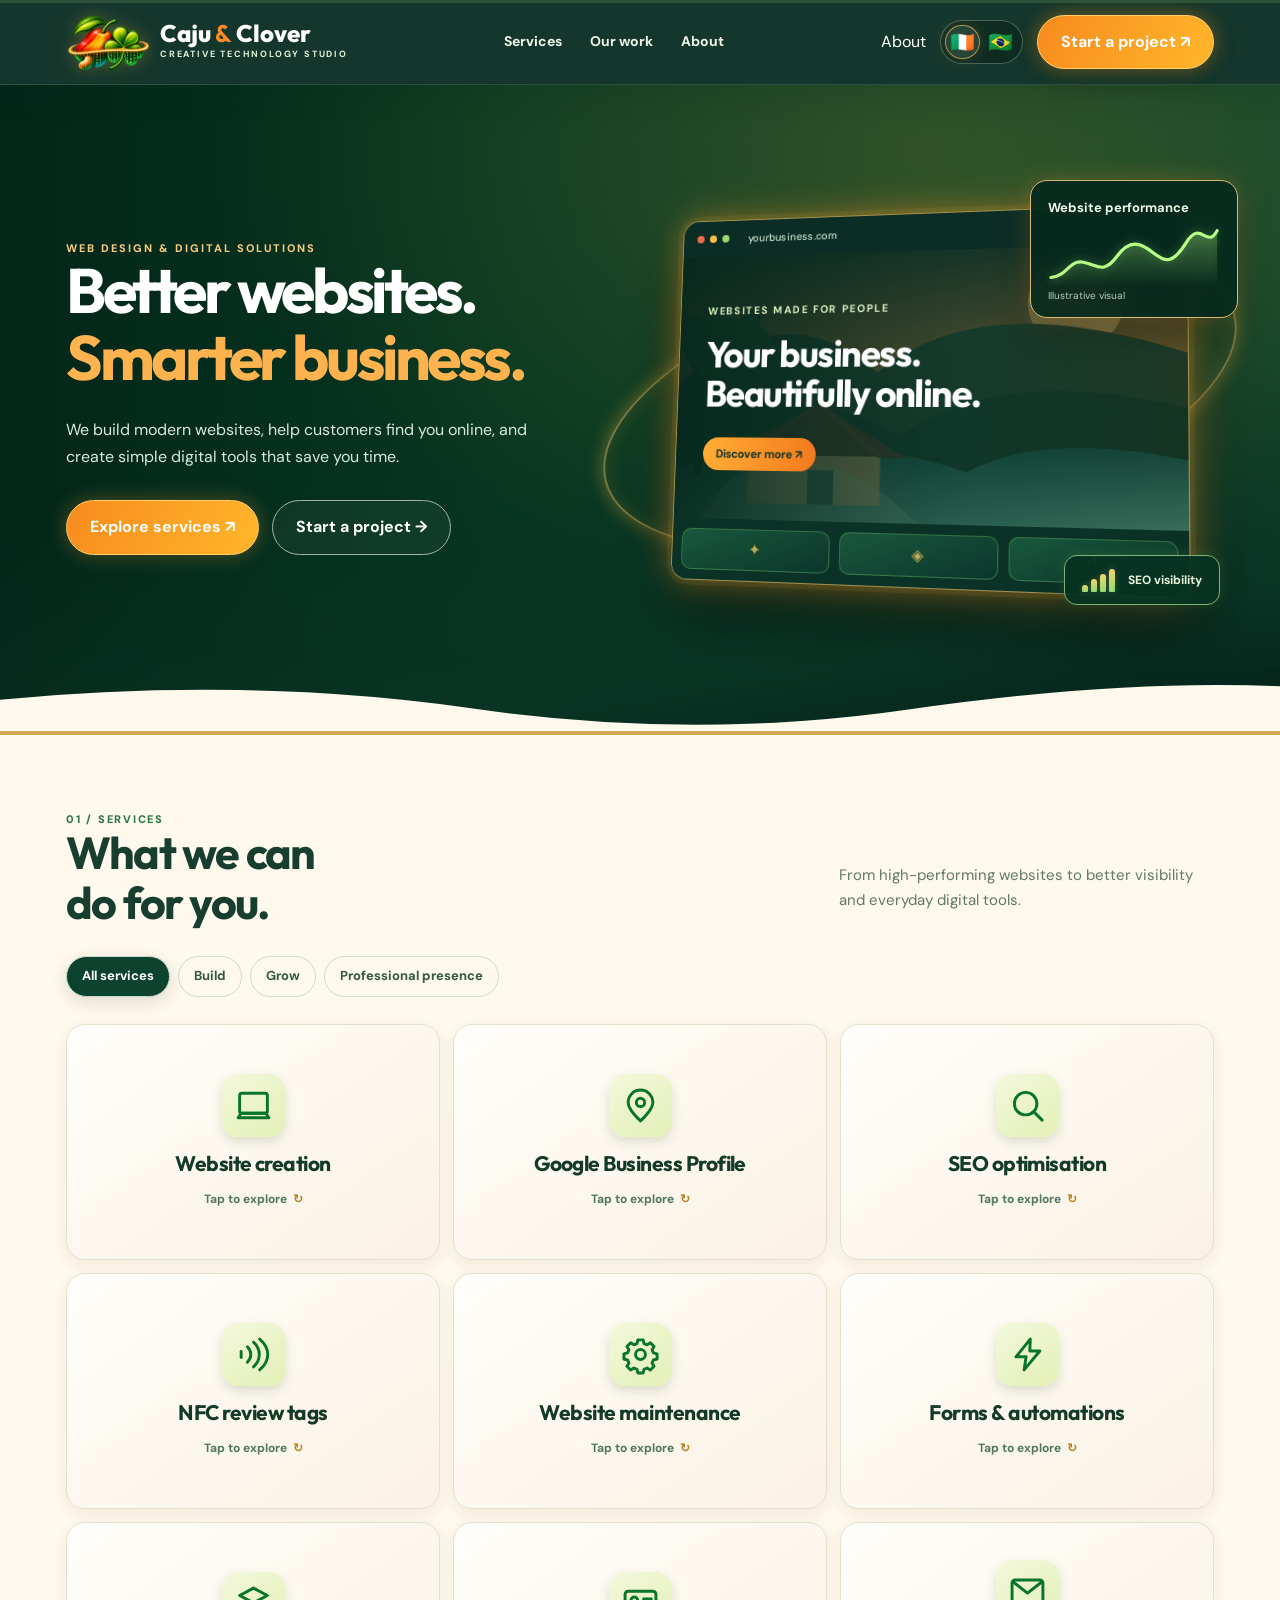
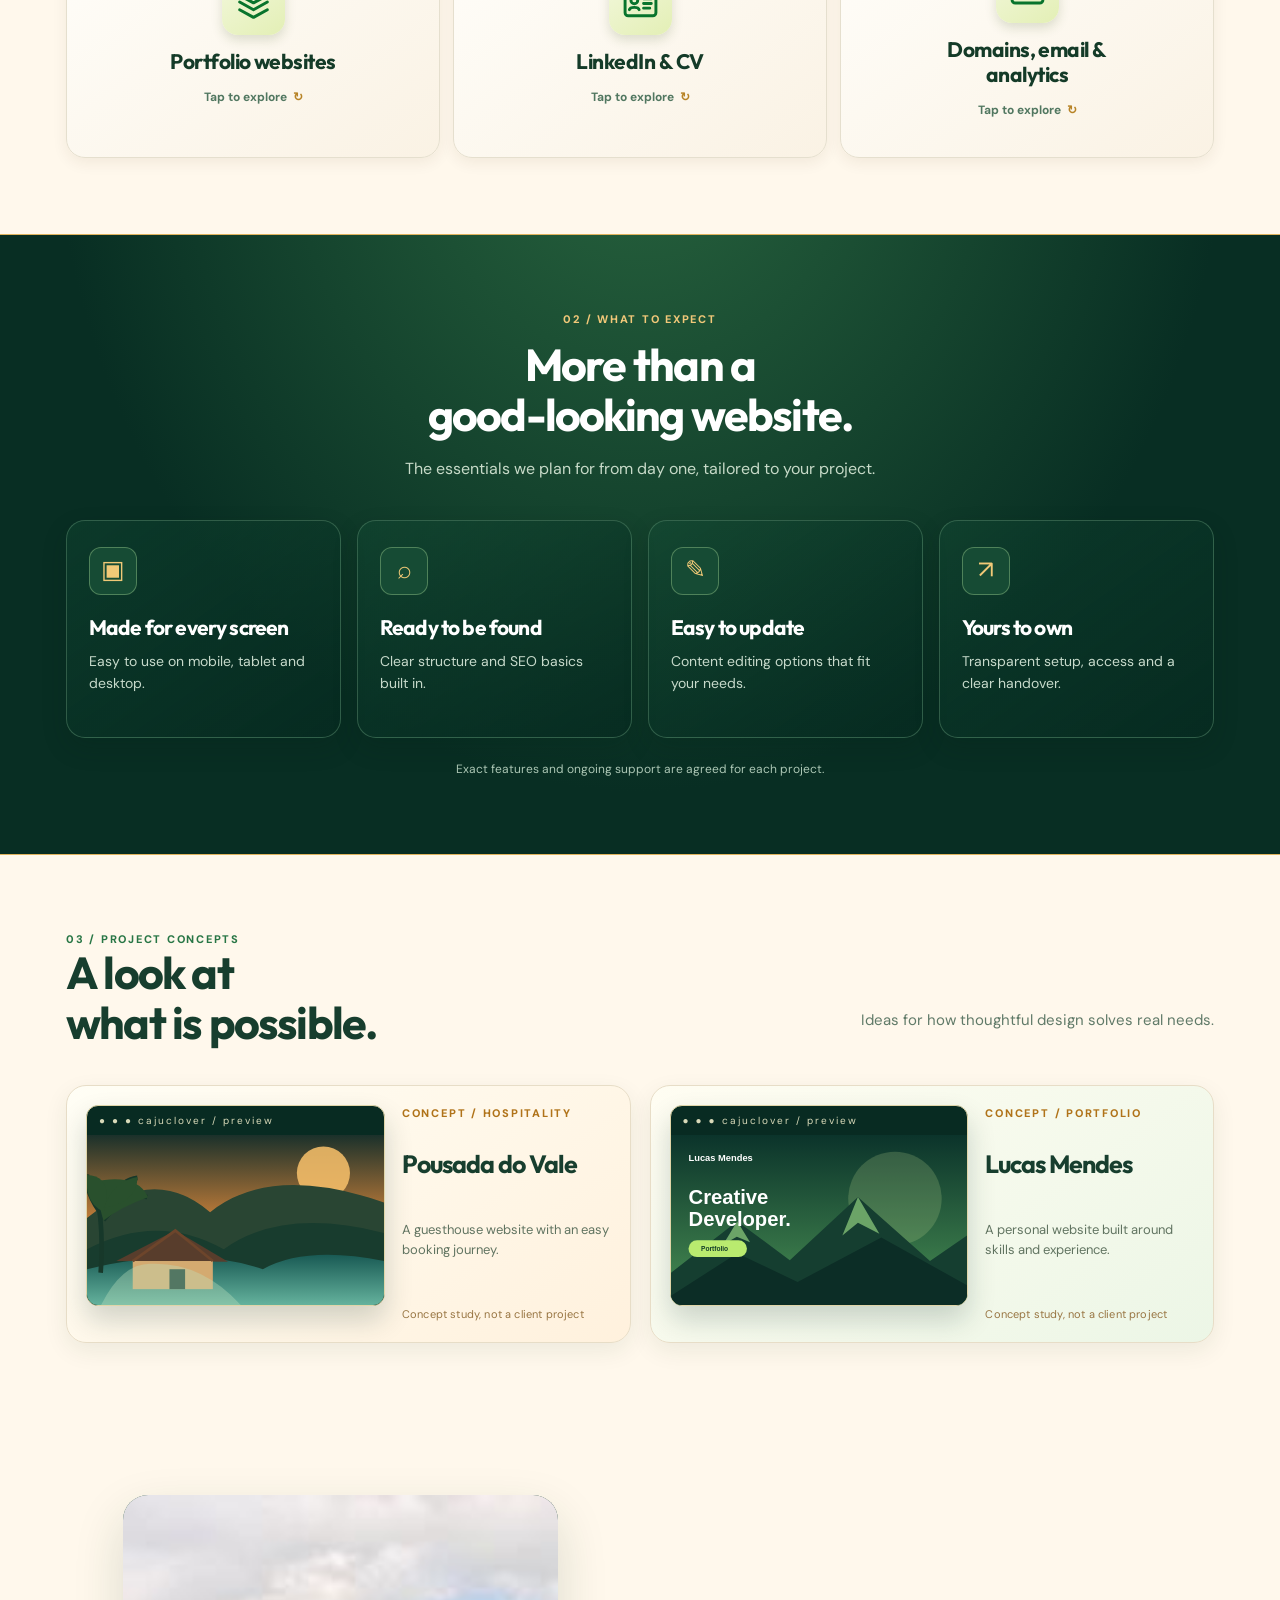
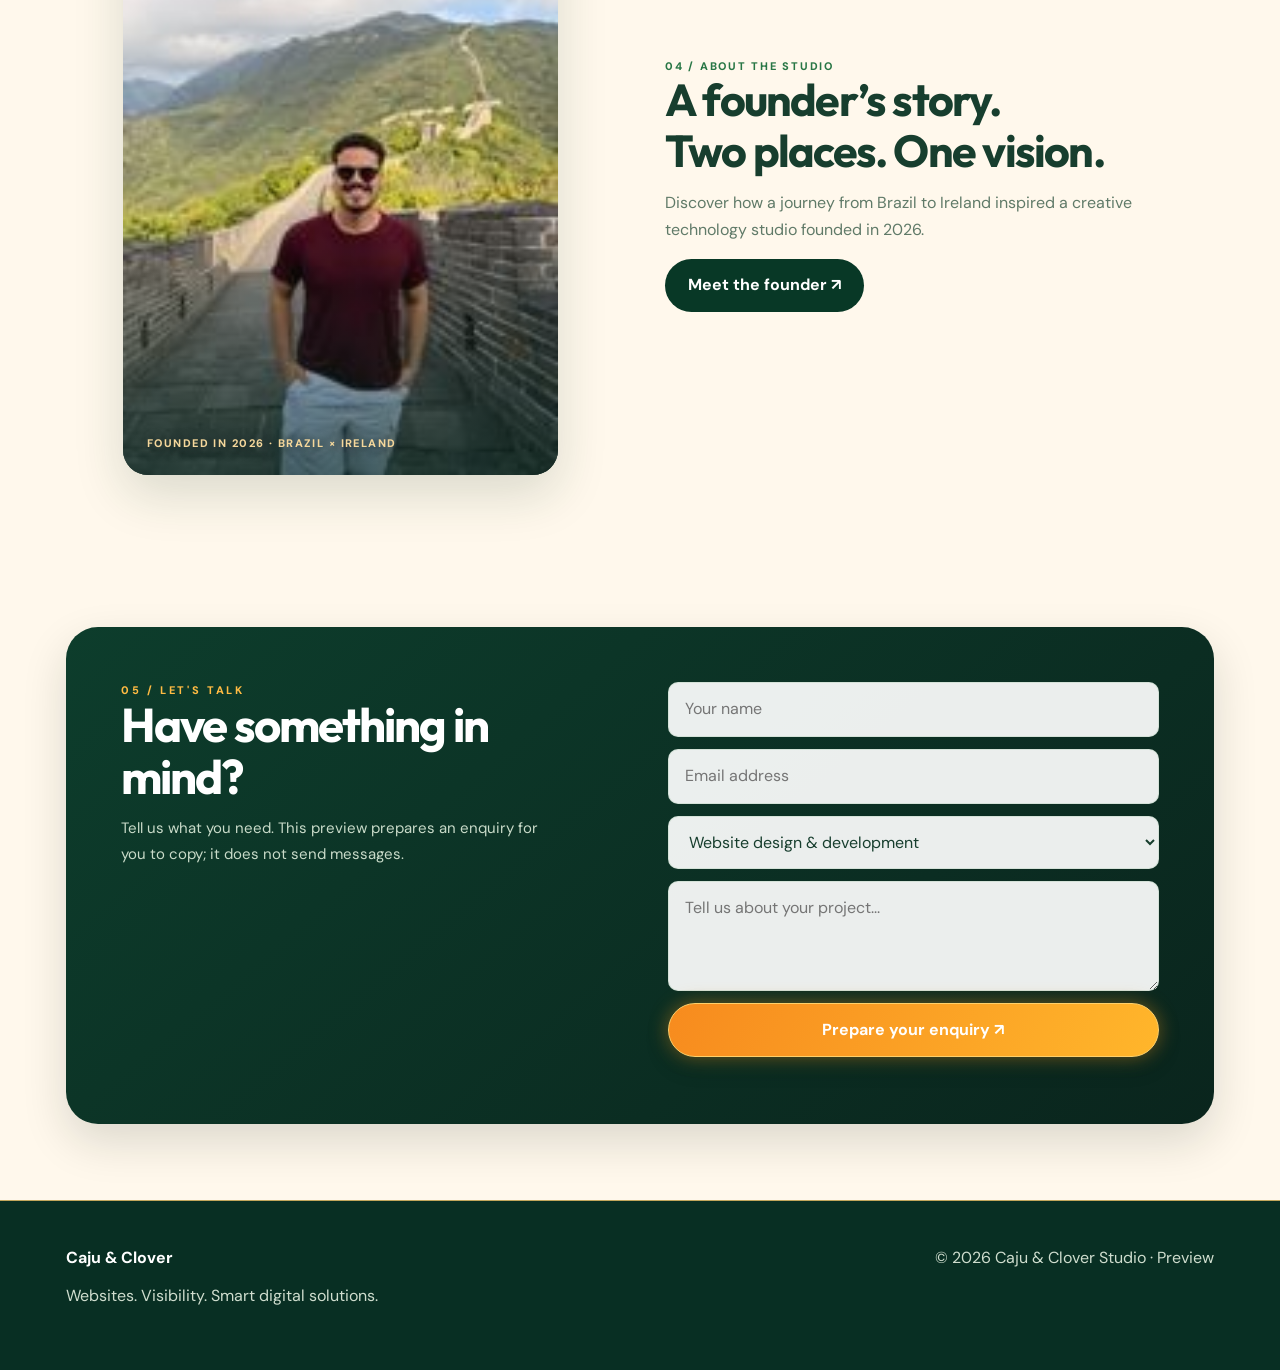
==== commit 0357a51d: "Add always-visible About navigation link on mobile header" ====
--- a/caju-clover-preview/index.html
+++ b/caju-clover-preview/index.html
@@ -1,5 +1,5 @@
 <!doctype html><html lang="en"><head><meta charset="UTF-8"><meta name="viewport" content="width=device-width,initial-scale=1"><title>Caju & Clover | Creative Technology Studio</title><meta name="description" content="Creative technology studio specialising in websites, local SEO and practical digital experiences for ambitious businesses."><link rel="icon" type="image/png" href="assets/favicon.png?v=2"><link rel="apple-touch-icon" href="assets/favicon.png?v=2"><link rel="stylesheet" href="styles.css"><link rel="stylesheet" href="premium.css"><script defer src="i18n.js"></script><script defer src="script.js"></script></head><body>
-<header><div class="progress-track"><div class="progress-bar" id="scroll-progress"></div></div><div class="nav container"><a class="logo" href="./"><img class="brand-icon" src="assets/logo-mark.png?v=2" width="82" height="55" alt="Caju & Clover logo"><span class="brand-name">Caju <b>&</b> Clover<small>CREATIVE TECHNOLOGY STUDIO</small></span></a><nav class="links" aria-label="Main navigation"><a href="#services">Services</a><a href="#work">Our work</a><a href="about.html">About</a></nav><div class="nav-actions"><div class="language-switch" role="group" aria-label="Website language"><button type="button" class="language-button" data-lang="en" aria-label="English (Ireland)" title="English" aria-pressed="true"><span aria-hidden="true">🇮🇪</span></button><button type="button" class="language-button" data-lang="pt" aria-label="Português (Brasil)" title="Português" aria-pressed="false"><span aria-hidden="true">🇧🇷</span></button></div><a class="pill" href="#contact">Start a project ↗</a></div></div></header>
+<header><div class="progress-track"><div class="progress-bar" id="scroll-progress"></div></div><div class="nav container"><a class="logo" href="./"><img class="brand-icon" src="assets/logo-mark.png?v=2" width="82" height="55" alt="Caju & Clover logo"><span class="brand-name">Caju <b>&</b> Clover<small>CREATIVE TECHNOLOGY STUDIO</small></span></a><nav class="links" aria-label="Main navigation"><a href="#services">Services</a><a href="#work">Our work</a><a href="about.html">About</a></nav><div class="nav-actions"><a class="mobile-about" href="about.html">About</a><div class="language-switch" role="group" aria-label="Website language"><button type="button" class="language-button" data-lang="en" aria-label="English (Ireland)" title="English" aria-pressed="true"><span aria-hidden="true">🇮🇪</span></button><button type="button" class="language-button" data-lang="pt" aria-label="Português (Brasil)" title="Português" aria-pressed="false"><span aria-hidden="true">🇧🇷</span></button></div><a class="pill" href="#contact">Start a project ↗</a></div></div></header>
 <main><section class="hero"><div class="container hero-inner">
 <div class="hero-copy">
   <div class="eyebrow">WEB DESIGN & DIGITAL SOLUTIONS</div>
--- a/caju-clover-preview/premium.css
+++ b/caju-clover-preview/premium.css
@@ -210,3 +210,9 @@
 .name-story-image{min-height:300px}
 .name-story-image .approved-name-logo{width:min(100%,200px);max-width:200px}
 @media(max-width:700px){.name-story-image{min-height:240px}.name-story-image .approved-name-logo{width:min(100%,200px)}}
+
+/* User-supplied Great Wall founder photograph. Keep portrait's original framing. */
+.founder-portrait{aspect-ratio:3/4;object-fit:cover;object-position:center 38%;border-radius:22px}
+.about-teaser .founder-teaser-photo{max-width:435px;min-height:0;aspect-ratio:3/4;justify-self:center}
+.about-teaser .founder-teaser-photo img{height:100%;aspect-ratio:3/4;object-fit:cover;object-position:center 38%}
+@media(max-width:700px){.about-teaser .founder-teaser-photo{max-width:310px;aspect-ratio:3/4}.about-teaser .founder-teaser-photo img{height:100%}}
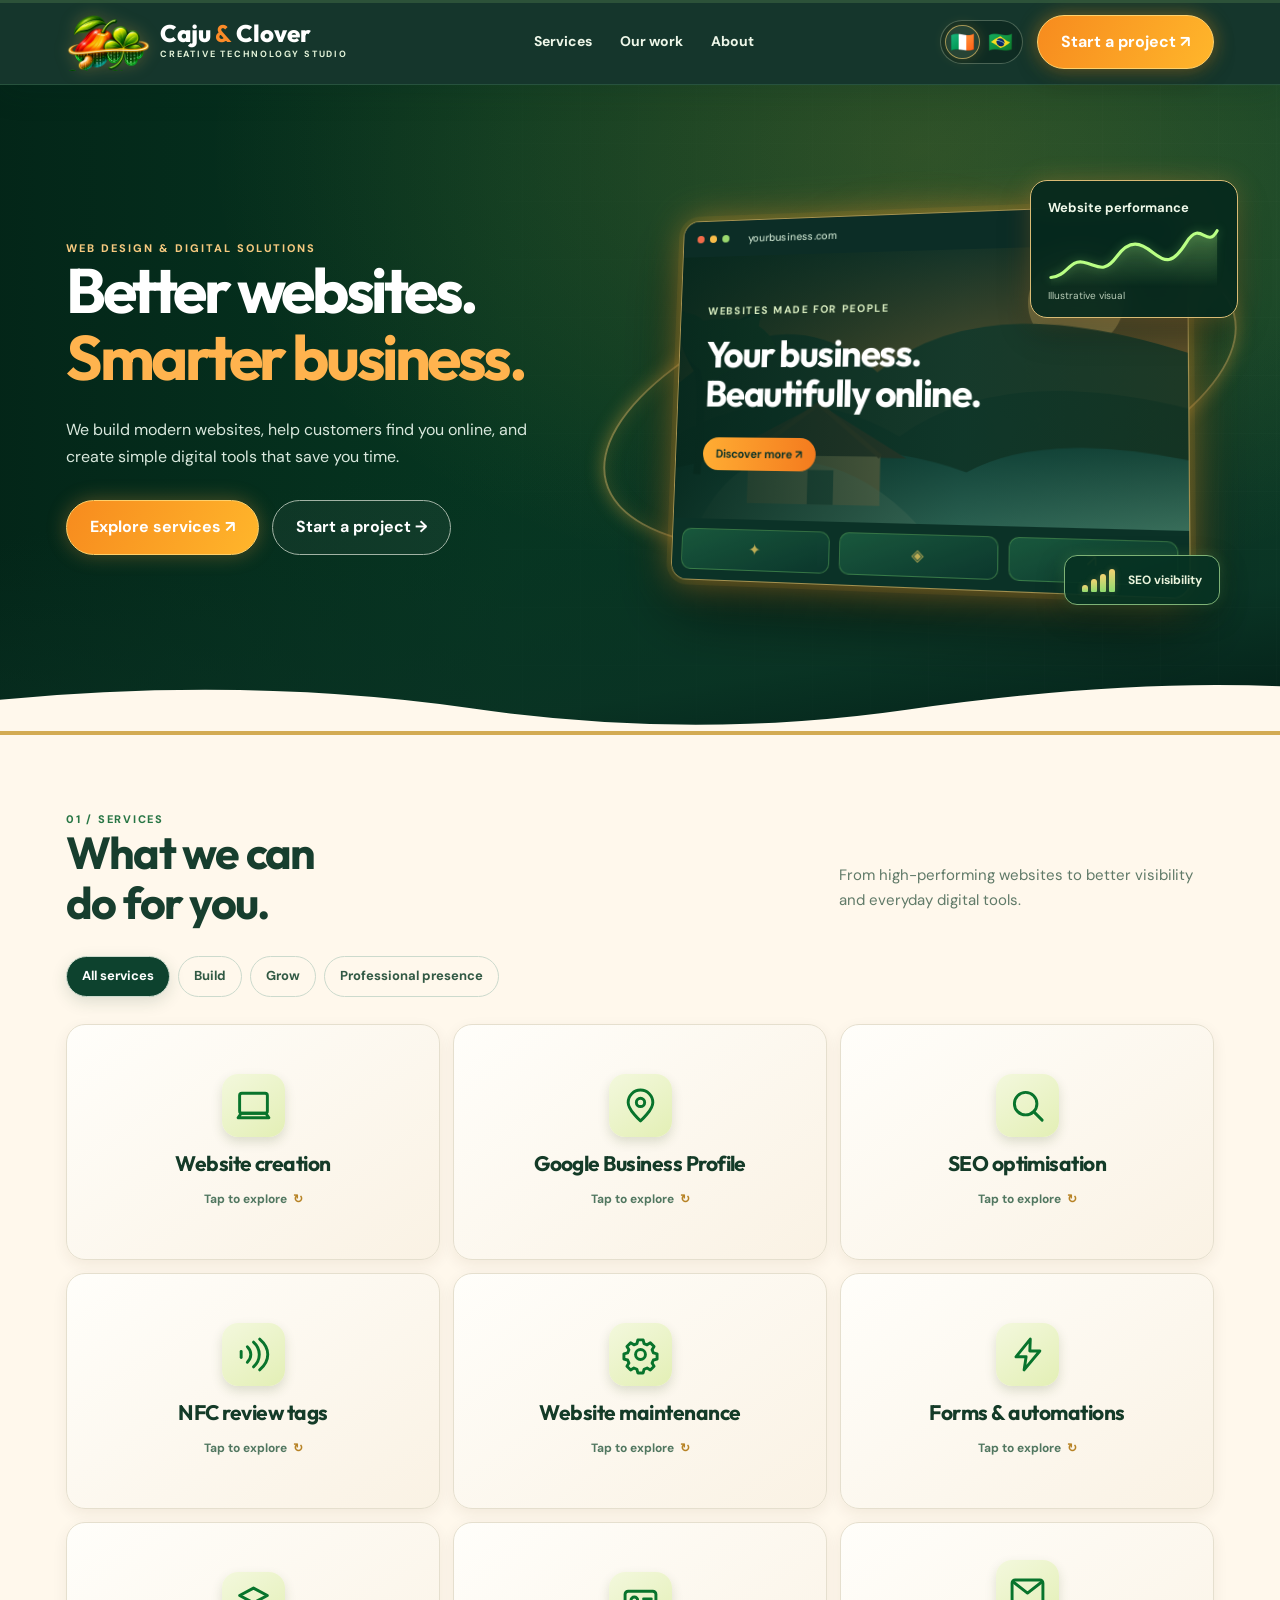
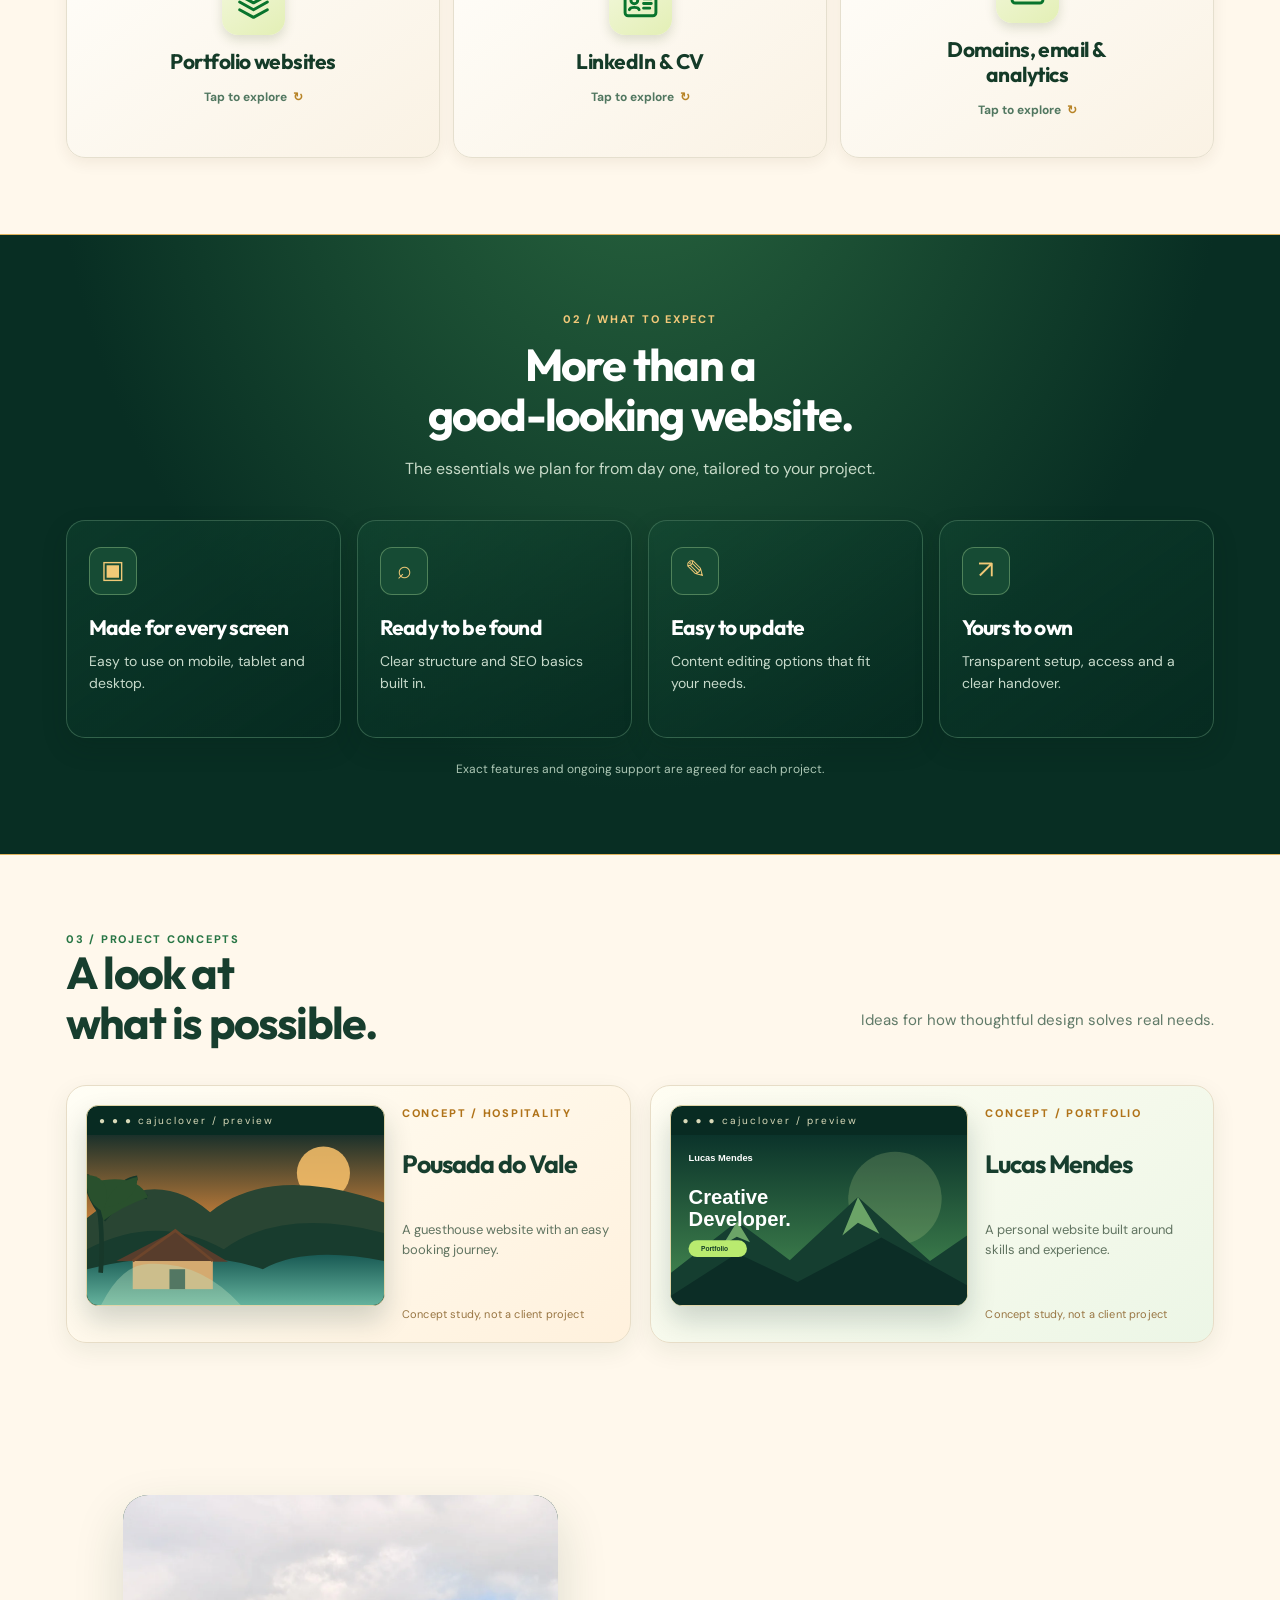
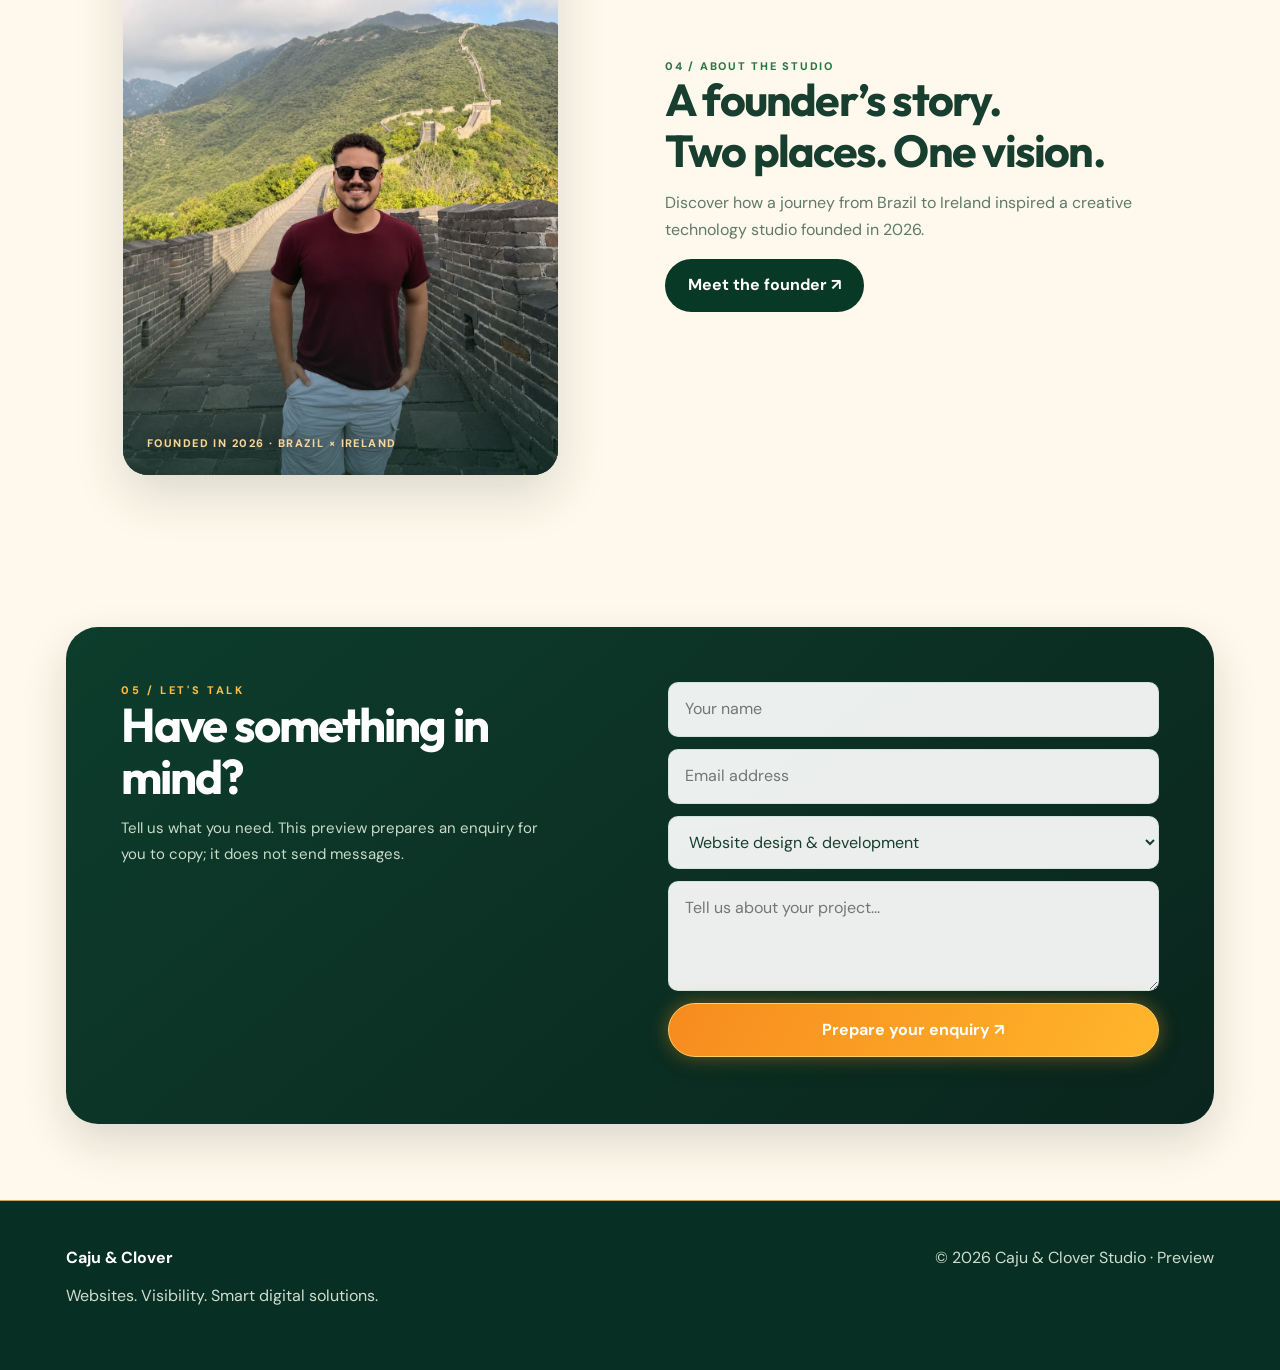
==== commit 5e8fe276: "Use original-resolution founder portrait on index.html" ====
--- a/caju-clover-preview/index.html
+++ b/caju-clover-preview/index.html
@@ -186,6 +186,6 @@
 </div><p class="value-footnote">Exact features and ongoing support are agreed for each project.</p>
 </div></section>
 <section class="section" id="work"><div class="container"><div class="section-head"><div><div class="tag">03 / PROJECT CONCEPTS</div><h2>A look at<br>what is possible.</h2></div><p class="muted">Ideas for how thoughtful design solves real needs.</p></div><div class="showcase"><article class="show"><div class="browser"><img src="assets/pousada.svg" alt="Illustrated sample hospitality website with Brazilian landscape" loading="lazy"></div><div class="tag">CONCEPT / HOSPITALITY</div><h3>Pousada do Vale</h3><p>A guesthouse website with an easy booking journey.</p><span class="concept-note">Concept study, not a client project</span></article><article class="show"><div class="browser"><img src="assets/portfolio.svg" alt="Illustrated sample personal portfolio website" loading="lazy"></div><div class="tag">CONCEPT / PORTFOLIO</div><h3>Lucas Mendes</h3><p>A personal website built around skills and experience.</p><span class="concept-note">Concept study, not a client project</span></article></div></div></section>
-<section class="section"><div class="container about-teaser"><div class="founder-teaser-photo"><img src="assets/founder-igor.jpg?v=3" alt="Igor standing on the Great Wall of China" loading="lazy"><span class="founder-teaser-label">FOUNDED IN 2026 · BRAZIL × IRELAND</span></div><div><div class="tag">04 / ABOUT THE STUDIO</div><h2>A founder’s story.<br>Two places. One vision.</h2><p class="muted">Discover how a journey from Brazil to Ireland inspired a creative technology studio founded in 2026.</p><a class="pill" href="about.html">Meet the founder ↗</a></div></div></section>
+<section class="section"><div class="container about-teaser"><div class="founder-teaser-photo"><img src="assets/founder-igor-hd.webp?v=4" alt="Igor standing on the Great Wall of China" loading="lazy"><span class="founder-teaser-label">FOUNDED IN 2026 · BRAZIL × IRELAND</span></div><div><div class="tag">04 / ABOUT THE STUDIO</div><h2>A founder’s story.<br>Two places. One vision.</h2><p class="muted">Discover how a journey from Brazil to Ireland inspired a creative technology studio founded in 2026.</p><a class="pill" href="about.html">Meet the founder ↗</a></div></div></section>
 <section class="section" id="contact"><div class="container"><div class="contact"><div><div class="eyebrow">05 / LET'S TALK</div><h2>Have something in mind?</h2><p>Tell us what you need. This preview prepares an enquiry for you to copy; it does not send messages.</p></div><form id="enquiry"><input name="name" aria-label="Your name" placeholder="Your name" required><input type="email" name="email" aria-label="Email" placeholder="Email address" required><select name="service" aria-label="Service"><option>Website design & development</option><option>Google Business Profile</option><option>SEO & website health</option><option>NFC review tags</option><option>Website maintenance</option><option>Forms & automations</option><option>Portfolio website</option><option>LinkedIn & CV refinement</option><option>Domains, email & analytics</option><option>Other digital services</option></select><textarea name="message" aria-label="Project description" placeholder="Tell us about your project..."></textarea><button class="btn gold" type="submit">Prepare your enquiry ↗</button><div id="form-notice" aria-live="polite"></div><textarea id="copyable" aria-label="Copy your prepared enquiry" hidden></textarea></form></div></div></section></main>
 <footer><div class="container"><div><a class="footer-brand" href="./" aria-label="Caju & Clover homepage"><strong>Caju & Clover</strong></a><p>Websites. Visibility. Smart digital solutions.</p></div><div>© <span data-year></span> Caju & Clover Studio · Preview</div></div></footer></body></html>
--- a/caju-clover-preview/premium.css
+++ b/caju-clover-preview/premium.css
@@ -216,3 +216,9 @@
 .about-teaser .founder-teaser-photo{max-width:435px;min-height:0;aspect-ratio:3/4;justify-self:center}
 .about-teaser .founder-teaser-photo img{height:100%;aspect-ratio:3/4;object-fit:cover;object-position:center 38%}
 @media(max-width:700px){.about-teaser .founder-teaser-photo{max-width:310px;aspect-ratio:3/4}.about-teaser .founder-teaser-photo img{height:100%}}
+
+/* Keep About accessible even when the desktop navigation collapses. */
+.mobile-about{display:none;text-decoration:none;font-size:13px;font-weight:700;color:#f8ebd7;white-space:nowrap;border:1px solid rgba(233,197,119,.5);border-radius:999px;padding:8px 12px;transition:background .2s,border-color .2s}
+.mobile-about:hover,.mobile-about:focus-visible{background:#f6ba5140;border-color:#f6ba51;color:#fff}
+@media(max-width:700px){.mobile-about{display:inline-flex;align-items:center;justify-content:center}.nav-actions{gap:8px}}
+@media(max-width:440px){.mobile-about{padding:7px 10px;font-size:12px}.nav{gap:7px}.nav-actions{gap:5px}.brand-name{font-size:16px}.brand-name small{font-size:7px;letter-spacing:.1em}header .brand-icon{width:43px;height:35px}.language-switch{padding:2px}.language-button{min-width:27px;min-height:29px;font-size:16px}}
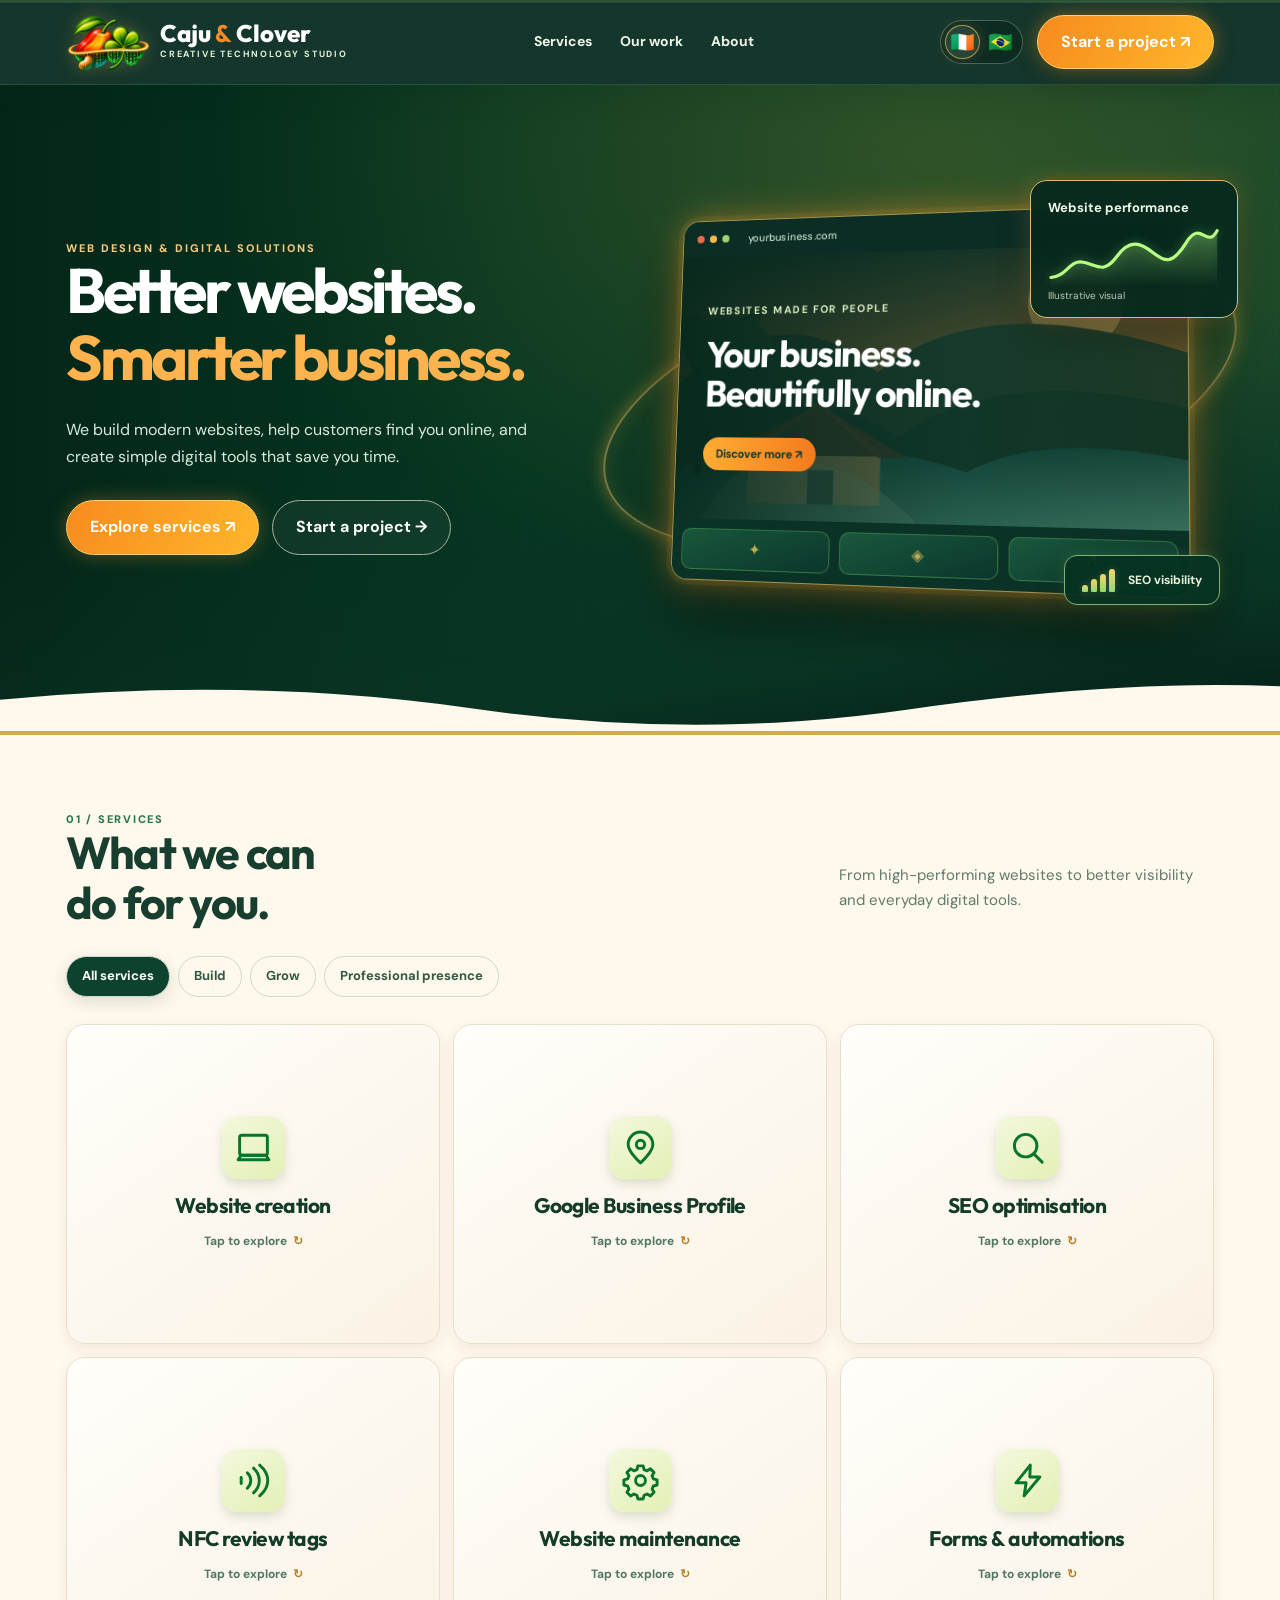
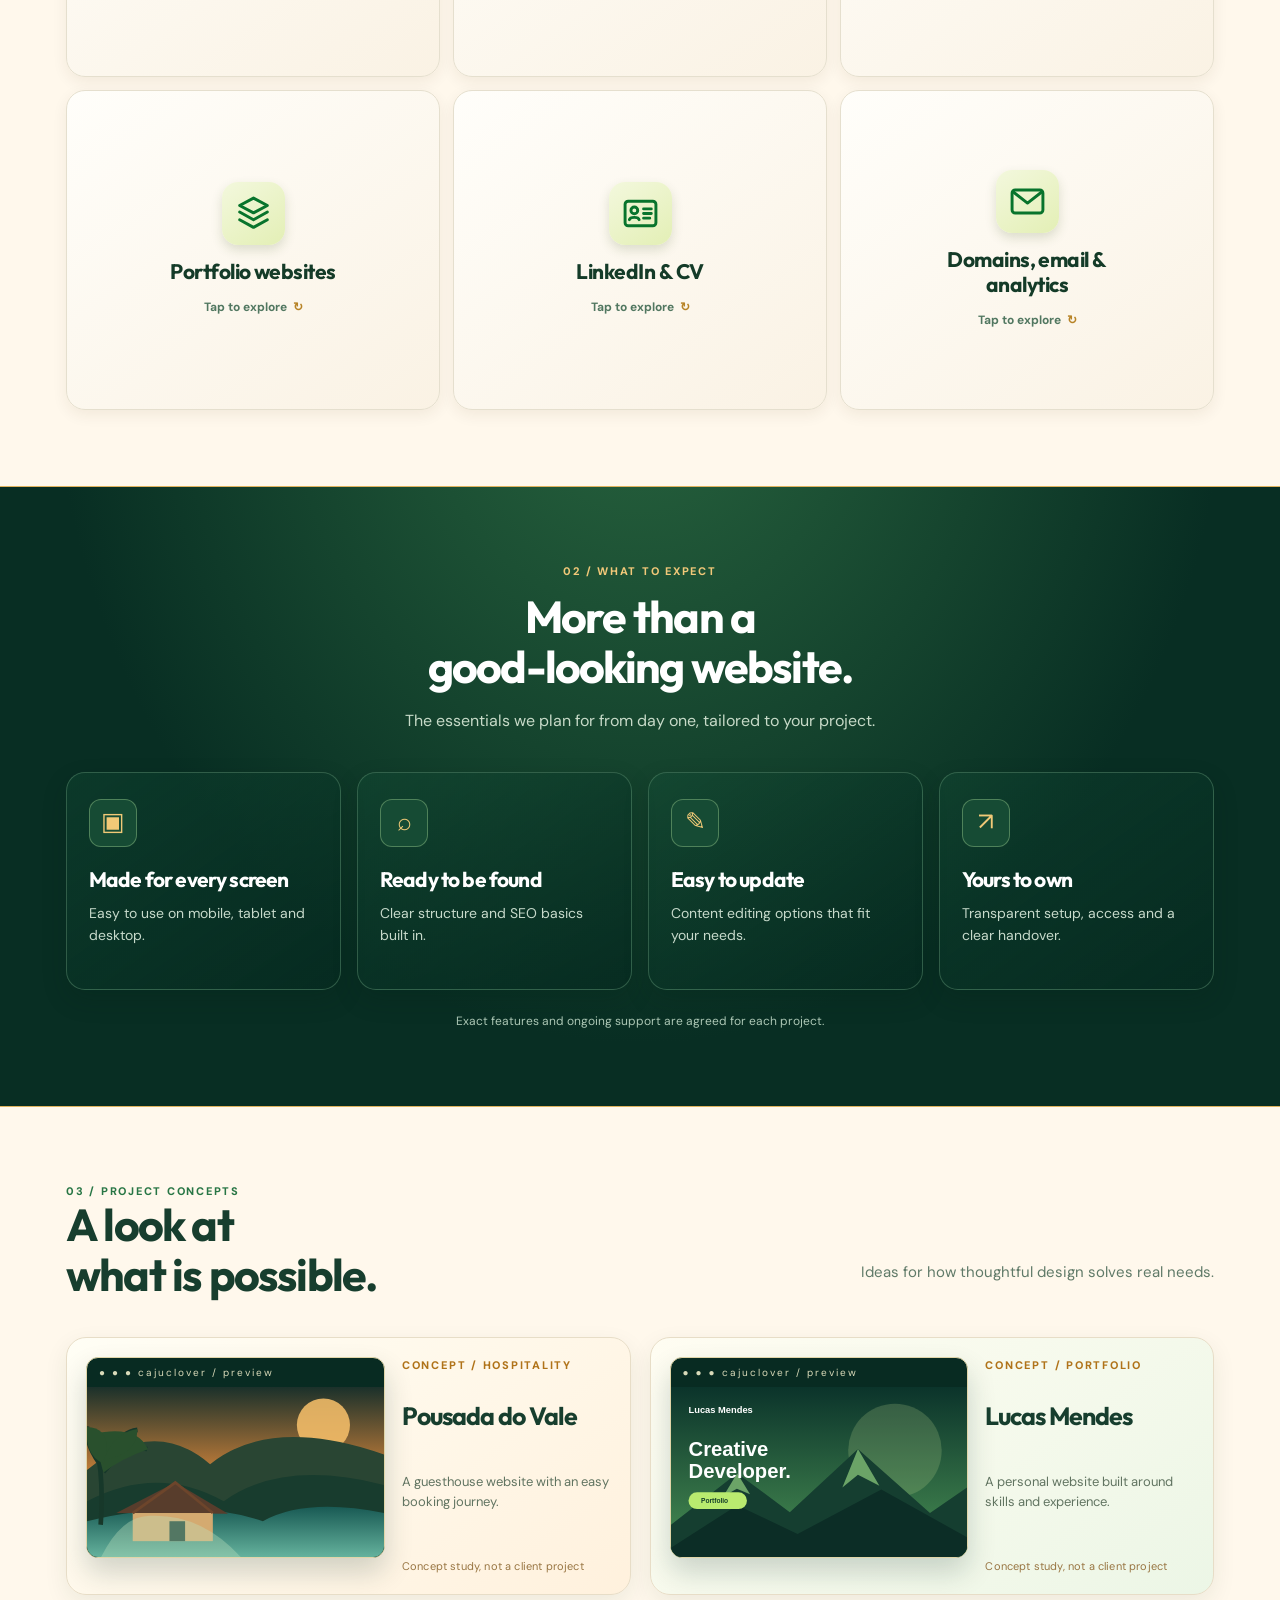
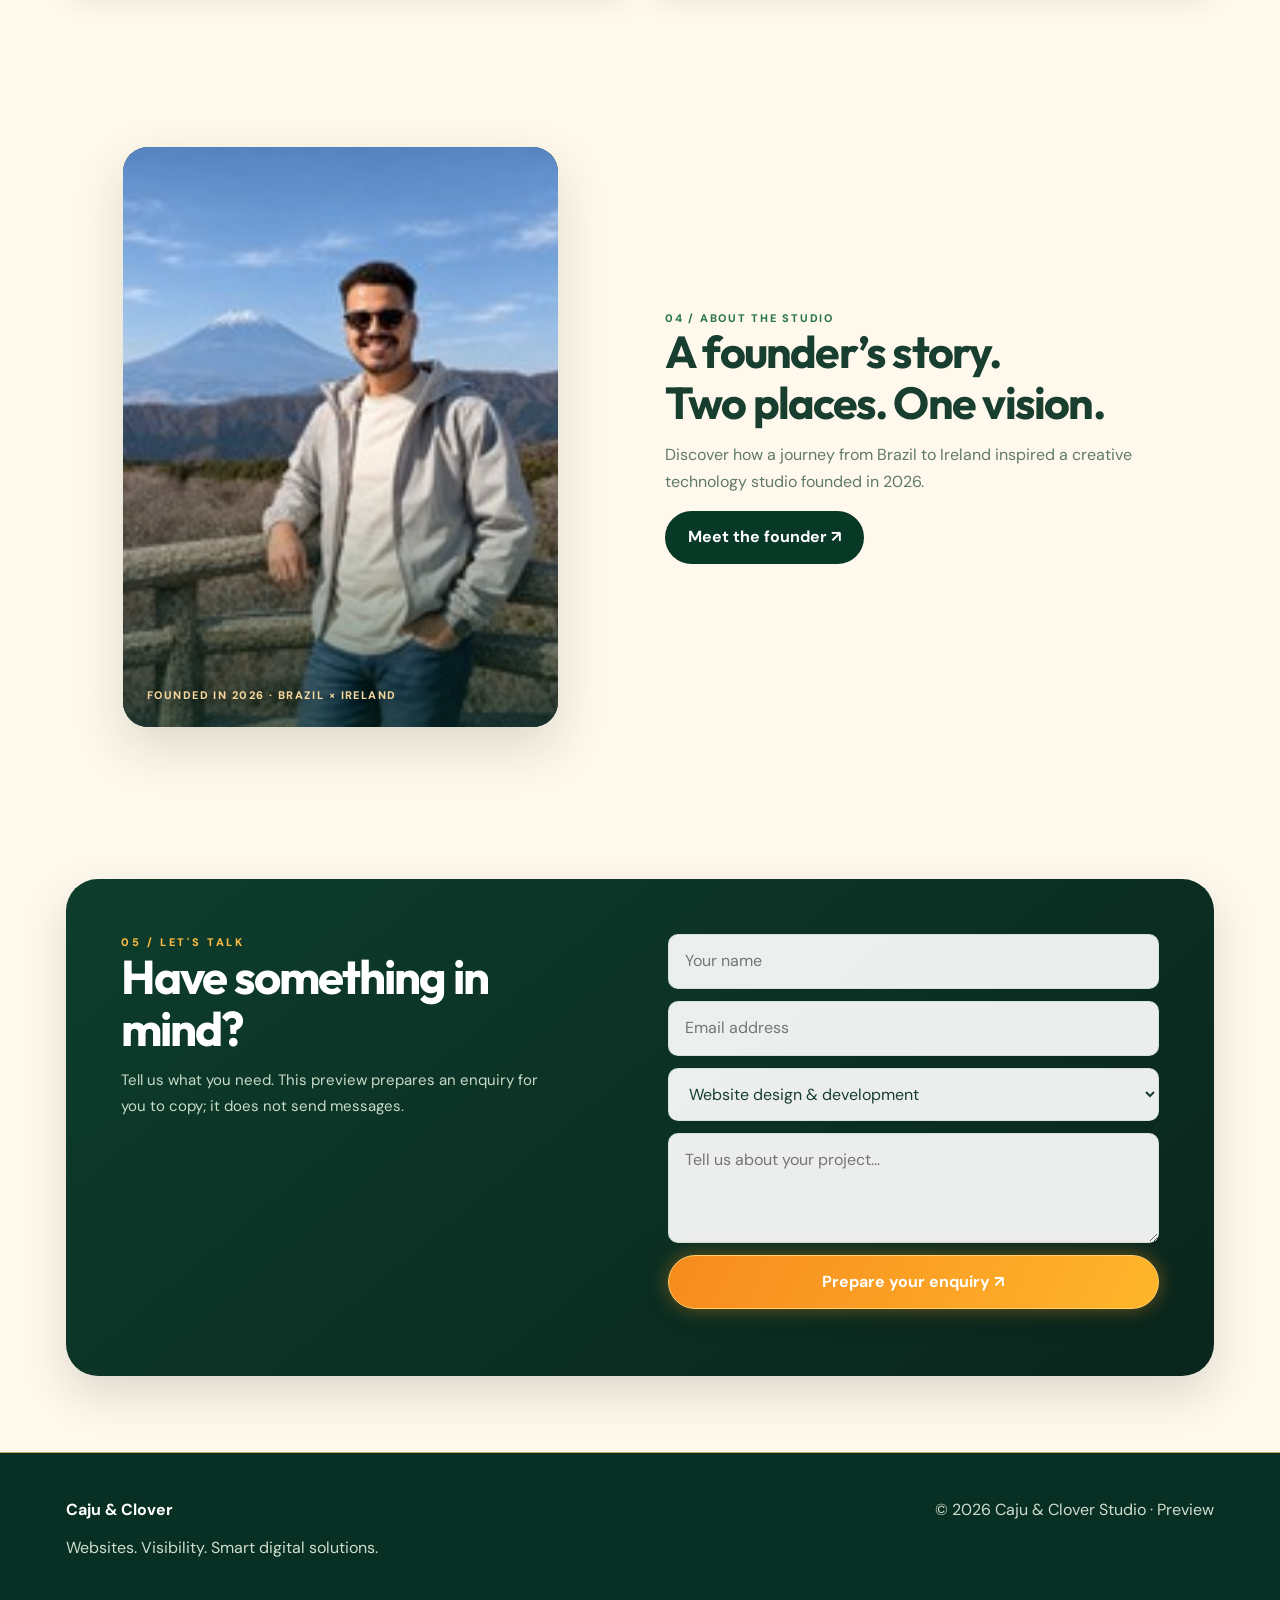
==== commit e90e6d00: "Update index.html with approved new Mount Fuji founder photograph" ====
--- a/caju-clover-preview/index.html
+++ b/caju-clover-preview/index.html
@@ -34,7 +34,7 @@
     <div class="service-face service-back" id="service-1-back" aria-hidden="true">
       <button type="button" class="flip-back-btn" aria-label="Go back to Website creation" tabindex="-1">↶ Back</button>
       <h3>Websites that look great and work hard.</h3>
-      <p>A fast, tailored website that turns interest into enquiries.</p>
+      <p>We design and build responsive websites around your brand, from a clear homepage to contact forms, booking links and easy content updates. Every detail helps visitors understand your business and take the next step.</p>
       <a href="#contact" class="service-cta" data-service="Website design & development" tabindex="-1">Get More Info <span aria-hidden="true">↗</span></a>
     </div>
   </div>
@@ -51,7 +51,7 @@
     <div class="service-face service-back" id="service-2-back" aria-hidden="true">
       <button type="button" class="flip-back-btn" aria-label="Go back to Google Business Profile" tabindex="-1">↶ Back</button>
       <h3>Be the local business people find first.</h3>
-      <p>Make your business easier to discover on Google Search and Maps.</p>
+      <p>We can set up or improve your Google Business Profile with accurate details, photos, service categories and useful updates. Make it easier for nearby customers to find you, get directions and make contact.</p>
       <a href="#contact" class="service-cta" data-service="Google Business Profile" tabindex="-1">Get More Info <span aria-hidden="true">↗</span></a>
     </div>
   </div>
@@ -68,7 +68,7 @@
     <div class="service-face service-back" id="service-3-back" aria-hidden="true">
       <button type="button" class="flip-back-btn" aria-label="Go back to SEO optimisation" tabindex="-1">↶ Back</button>
       <h3>Be easier to find, without relying only on ads.</h3>
-      <p>Improve your site's structure, speed and search visibility.</p>
+      <p>We review your website's speed, page structure, titles, content and local search signals, then improve what matters most. The goal is to help search engines understand your business and attract relevant visitors.</p>
       <a href="#contact" class="service-cta" data-service="SEO & website health" tabindex="-1">Get More Info <span aria-hidden="true">↗</span></a>
     </div>
   </div>
@@ -85,7 +85,7 @@
     <div class="service-face service-back" id="service-4-back" aria-hidden="true">
       <button type="button" class="flip-back-btn" aria-label="Go back to NFC review tags" tabindex="-1">↶ Back</button>
       <h3>Turn good experiences into more reviews.</h3>
-      <p>Give customers a simple tap-to-review link after their visit.</p>
+      <p>We create NFC review cards or stands that take customers straight to your Google review page with one tap. A smoother review journey makes it easier to collect genuine feedback after a great experience.</p>
       <a href="#contact" class="service-cta" data-service="NFC review tags" tabindex="-1">Get More Info <span aria-hidden="true">↗</span></a>
     </div>
   </div>
@@ -102,7 +102,7 @@
     <div class="service-face service-back" id="service-5-back" aria-hidden="true">
       <button type="button" class="flip-back-btn" aria-label="Go back to Website maintenance" tabindex="-1">↶ Back</button>
       <h3>A great website should stay great.</h3>
-      <p>Keep your site secure, current and performing well.</p>
+      <p>We can handle routine updates, backups where supported, basic monitoring and technical fixes to keep your site running smoothly. Choose a care arrangement that fits your website, rather than worrying about maintenance yourself.</p>
       <a href="#contact" class="service-cta" data-service="Website maintenance" tabindex="-1">Get More Info <span aria-hidden="true">↗</span></a>
     </div>
   </div>
@@ -119,7 +119,7 @@
     <div class="service-face service-back" id="service-6-back" aria-hidden="true">
       <button type="button" class="flip-back-btn" aria-label="Go back to Forms & automations" tabindex="-1">↶ Back</button>
       <h3>Less admin. More time for your business.</h3>
-      <p>Make enquiries, forms and bookings work smarter.</p>
+      <p>We build tailored enquiry forms, booking connections and simple automations that organise incoming requests and reduce repetitive admin. Spend less time moving information around and more time helping your customers.</p>
       <a href="#contact" class="service-cta" data-service="Forms & automations" tabindex="-1">Get More Info <span aria-hidden="true">↗</span></a>
     </div>
   </div>
@@ -136,7 +136,7 @@
     <div class="service-face service-back" id="service-7-back" aria-hidden="true">
       <button type="button" class="flip-back-btn" aria-label="Go back to Portfolio websites" tabindex="-1">↶ Back</button>
       <h3>Show the work behind your reputation.</h3>
-      <p>Put your skills and projects in one memorable place.</p>
+      <p>We create a personal website that brings together your projects, experience, achievements and contact details. A polished portfolio gives potential employers or clients a clearer picture of what you can do.</p>
       <a href="#contact" class="service-cta" data-service="Portfolio website" tabindex="-1">Get More Info <span aria-hidden="true">↗</span></a>
     </div>
   </div>
@@ -153,7 +153,7 @@
     <div class="service-face service-back" id="service-8-back" aria-hidden="true">
       <button type="button" class="flip-back-btn" aria-label="Go back to LinkedIn & CV" tabindex="-1">↶ Back</button>
       <h3>Make your next opportunity easier to see.</h3>
-      <p>Bring clarity and impact to your LinkedIn profile and CV.</p>
+      <p>We review your CV and LinkedIn profile, strengthen how your experience is presented and improve layout and wording. The result is a clearer professional story tailored to the opportunities you're aiming for.</p>
       <a href="#contact" class="service-cta" data-service="LinkedIn & CV refinement" tabindex="-1">Get More Info <span aria-hidden="true">↗</span></a>
     </div>
   </div>
@@ -170,7 +170,7 @@
     <div class="service-face service-back" id="service-9-back" aria-hidden="true">
       <button type="button" class="flip-back-btn" aria-label="Go back to Domains, email & analytics" tabindex="-1">↶ Back</button>
       <h3>A professional foundation, properly set up.</h3>
-      <p>Get domains, email and analytics working together.</p>
+      <p>We help connect your domain, set up professional email and add practical website analytics. With the essentials configured properly, your business looks more established and you can understand how visitors use your website.</p>
       <a href="#contact" class="service-cta" data-service="Domains, email & analytics" tabindex="-1">Get More Info <span aria-hidden="true">↗</span></a>
     </div>
   </div>
@@ -186,6 +186,6 @@
 </div><p class="value-footnote">Exact features and ongoing support are agreed for each project.</p>
 </div></section>
 <section class="section" id="work"><div class="container"><div class="section-head"><div><div class="tag">03 / PROJECT CONCEPTS</div><h2>A look at<br>what is possible.</h2></div><p class="muted">Ideas for how thoughtful design solves real needs.</p></div><div class="showcase"><article class="show"><div class="browser"><img src="assets/pousada.svg" alt="Illustrated sample hospitality website with Brazilian landscape" loading="lazy"></div><div class="tag">CONCEPT / HOSPITALITY</div><h3>Pousada do Vale</h3><p>A guesthouse website with an easy booking journey.</p><span class="concept-note">Concept study, not a client project</span></article><article class="show"><div class="browser"><img src="assets/portfolio.svg" alt="Illustrated sample personal portfolio website" loading="lazy"></div><div class="tag">CONCEPT / PORTFOLIO</div><h3>Lucas Mendes</h3><p>A personal website built around skills and experience.</p><span class="concept-note">Concept study, not a client project</span></article></div></div></section>
-<section class="section"><div class="container about-teaser"><div class="founder-teaser-photo"><img src="assets/founder-igor-hd.webp?v=4" alt="Igor standing on the Great Wall of China" loading="lazy"><span class="founder-teaser-label">FOUNDED IN 2026 · BRAZIL × IRELAND</span></div><div><div class="tag">04 / ABOUT THE STUDIO</div><h2>A founder’s story.<br>Two places. One vision.</h2><p class="muted">Discover how a journey from Brazil to Ireland inspired a creative technology studio founded in 2026.</p><a class="pill" href="about.html">Meet the founder ↗</a></div></div></section>
+<section class="section"><div class="container about-teaser"><div class="founder-teaser-photo"><img src="assets/founder-fuji.jpg?v=5" alt="Igor with Mount Fuji in the background in Japan" loading="lazy"><span class="founder-teaser-label">FOUNDED IN 2026 · BRAZIL × IRELAND</span></div><div><div class="tag">04 / ABOUT THE STUDIO</div><h2>A founder’s story.<br>Two places. One vision.</h2><p class="muted">Discover how a journey from Brazil to Ireland inspired a creative technology studio founded in 2026.</p><a class="pill" href="about.html">Meet the founder ↗</a></div></div></section>
 <section class="section" id="contact"><div class="container"><div class="contact"><div><div class="eyebrow">05 / LET'S TALK</div><h2>Have something in mind?</h2><p>Tell us what you need. This preview prepares an enquiry for you to copy; it does not send messages.</p></div><form id="enquiry"><input name="name" aria-label="Your name" placeholder="Your name" required><input type="email" name="email" aria-label="Email" placeholder="Email address" required><select name="service" aria-label="Service"><option>Website design & development</option><option>Google Business Profile</option><option>SEO & website health</option><option>NFC review tags</option><option>Website maintenance</option><option>Forms & automations</option><option>Portfolio website</option><option>LinkedIn & CV refinement</option><option>Domains, email & analytics</option><option>Other digital services</option></select><textarea name="message" aria-label="Project description" placeholder="Tell us about your project..."></textarea><button class="btn gold" type="submit">Prepare your enquiry ↗</button><div id="form-notice" aria-live="polite"></div><textarea id="copyable" aria-label="Copy your prepared enquiry" hidden></textarea></form></div></div></section></main>
 <footer><div class="container"><div><a class="footer-brand" href="./" aria-label="Caju & Clover homepage"><strong>Caju & Clover</strong></a><p>Websites. Visibility. Smart digital solutions.</p></div><div>© <span data-year></span> Caju & Clover Studio · Preview</div></div></footer></body></html>
--- a/caju-clover-preview/premium.css
+++ b/caju-clover-preview/premium.css
@@ -222,3 +222,15 @@
 .mobile-about:hover,.mobile-about:focus-visible{background:#f6ba5140;border-color:#f6ba51;color:#fff}
 @media(max-width:700px){.mobile-about{display:inline-flex;align-items:center;justify-content:center}.nav-actions{gap:8px}}
 @media(max-width:440px){.mobile-about{padding:7px 10px;font-size:12px}.nav{gap:7px}.nav-actions{gap:5px}.brand-name{font-size:16px}.brand-name small{font-size:7px;letter-spacing:.1em}header .brand-icon{width:43px;height:35px}.language-switch{padding:2px}.language-button{min-width:27px;min-height:29px;font-size:16px}}
+
+
+/* Give expanded flip-card descriptions comfortable, consistent reading space. */
+.services .service-flip{height:320px;min-height:320px}
+.service-flip .service-face{padding:25px 24px}
+.service-flip .service-back{justify-content:flex-start;align-items:flex-start;padding-top:47px}
+.service-flip .service-back h3{font-size:20px;line-height:1.2;margin:0 0 10px;max-width:none}
+.service-flip .service-back p{font-size:13px;line-height:1.57;margin:0 0 15px;max-width:none}
+.service-flip .service-cta{margin-top:auto;flex-shrink:0}
+@media(max-width:1000px){.services .service-flip{height:350px;min-height:350px}}
+@media(max-width:600px){.services .service-flip{height:320px;min-height:320px}.service-flip .service-back{padding:42px 23px 20px}.service-flip .service-back h3{font-size:20px}.service-flip .service-back p{font-size:14px;line-height:1.58}}
+@media(max-width:380px){.services .service-flip{height:355px;min-height:355px}}
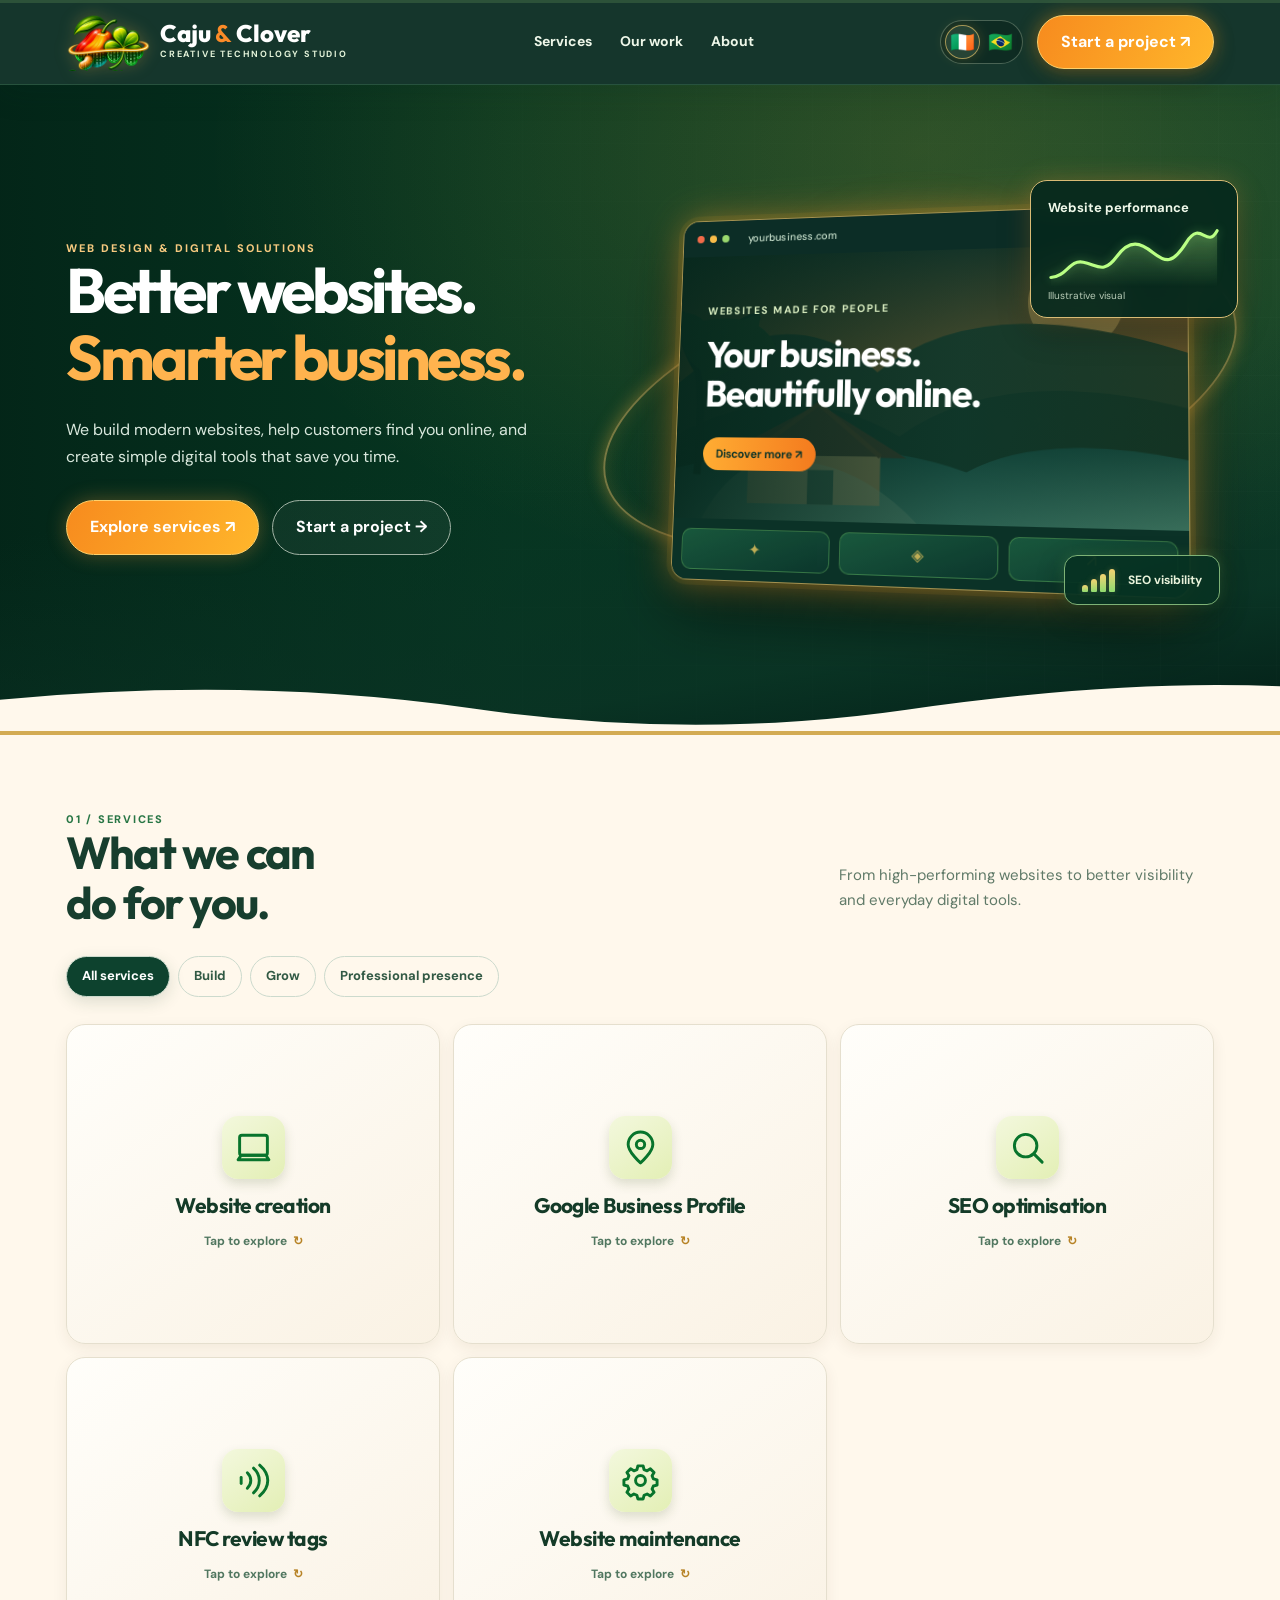
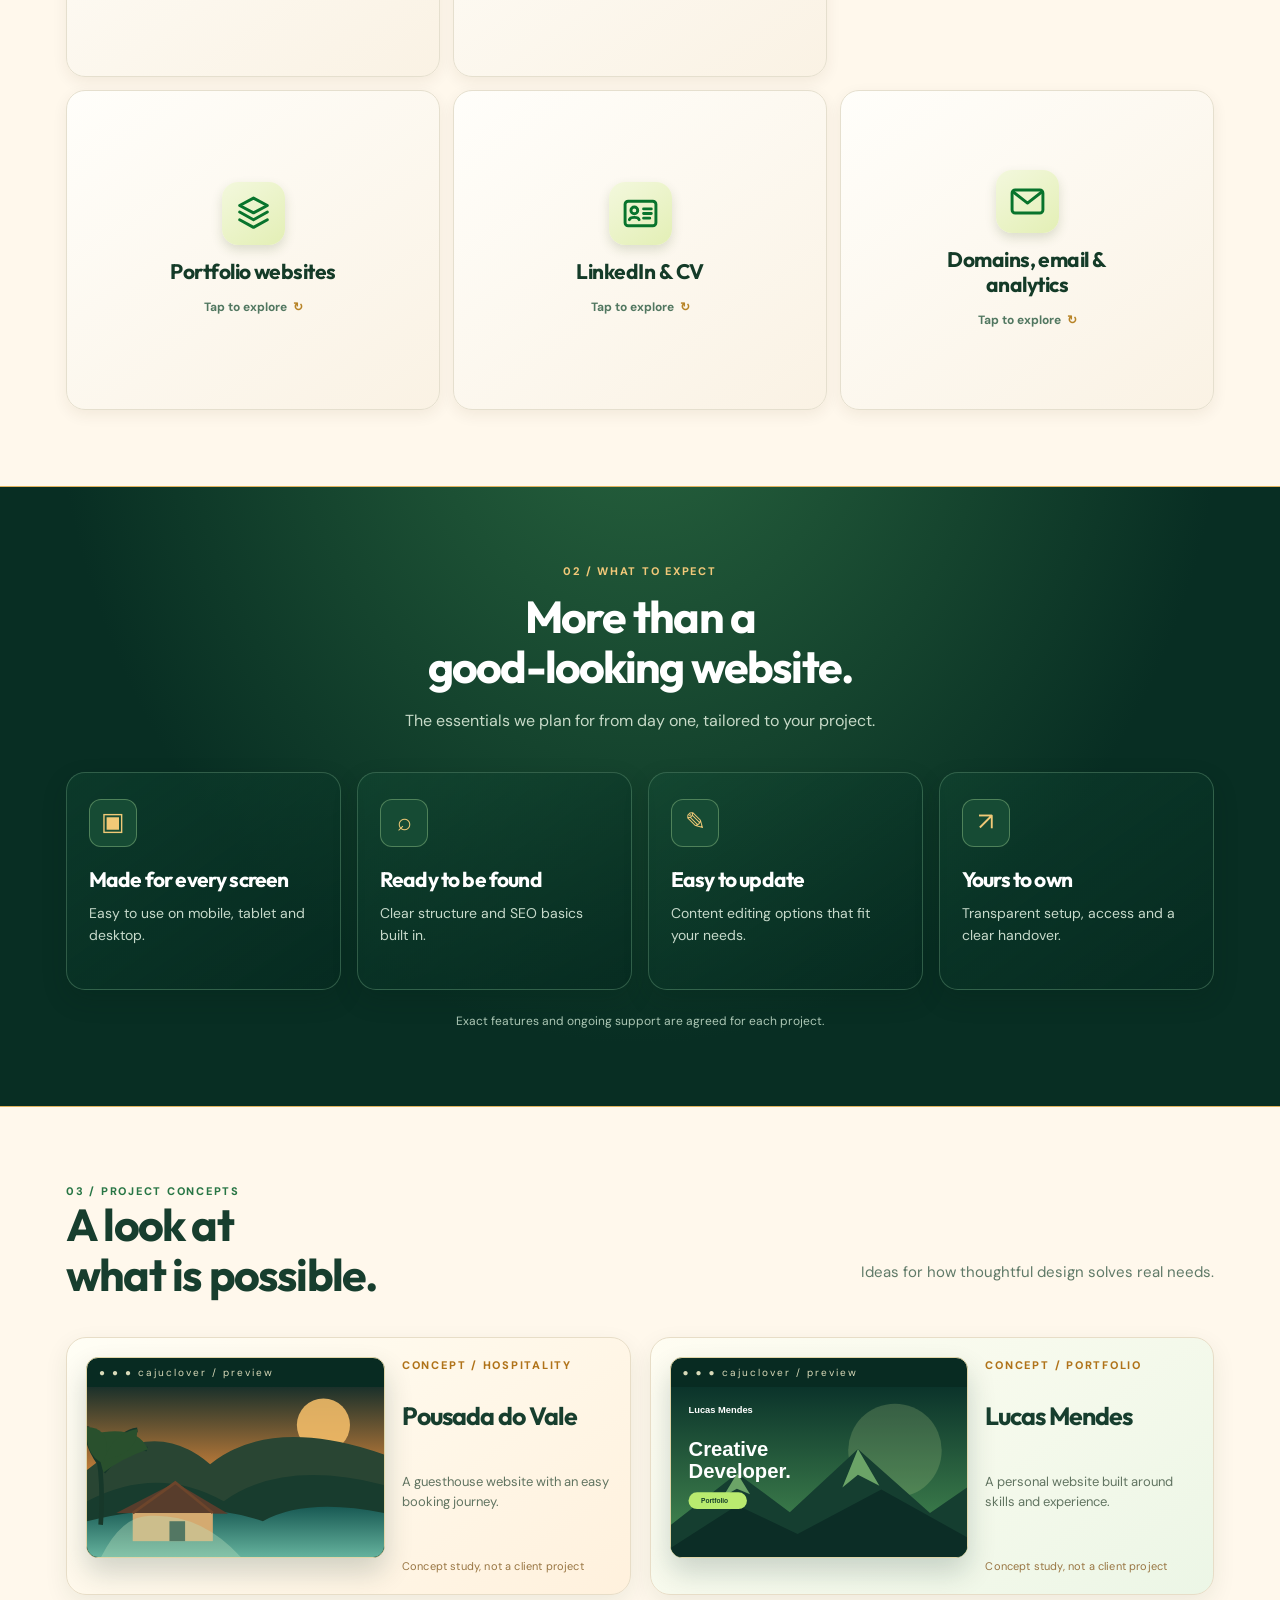
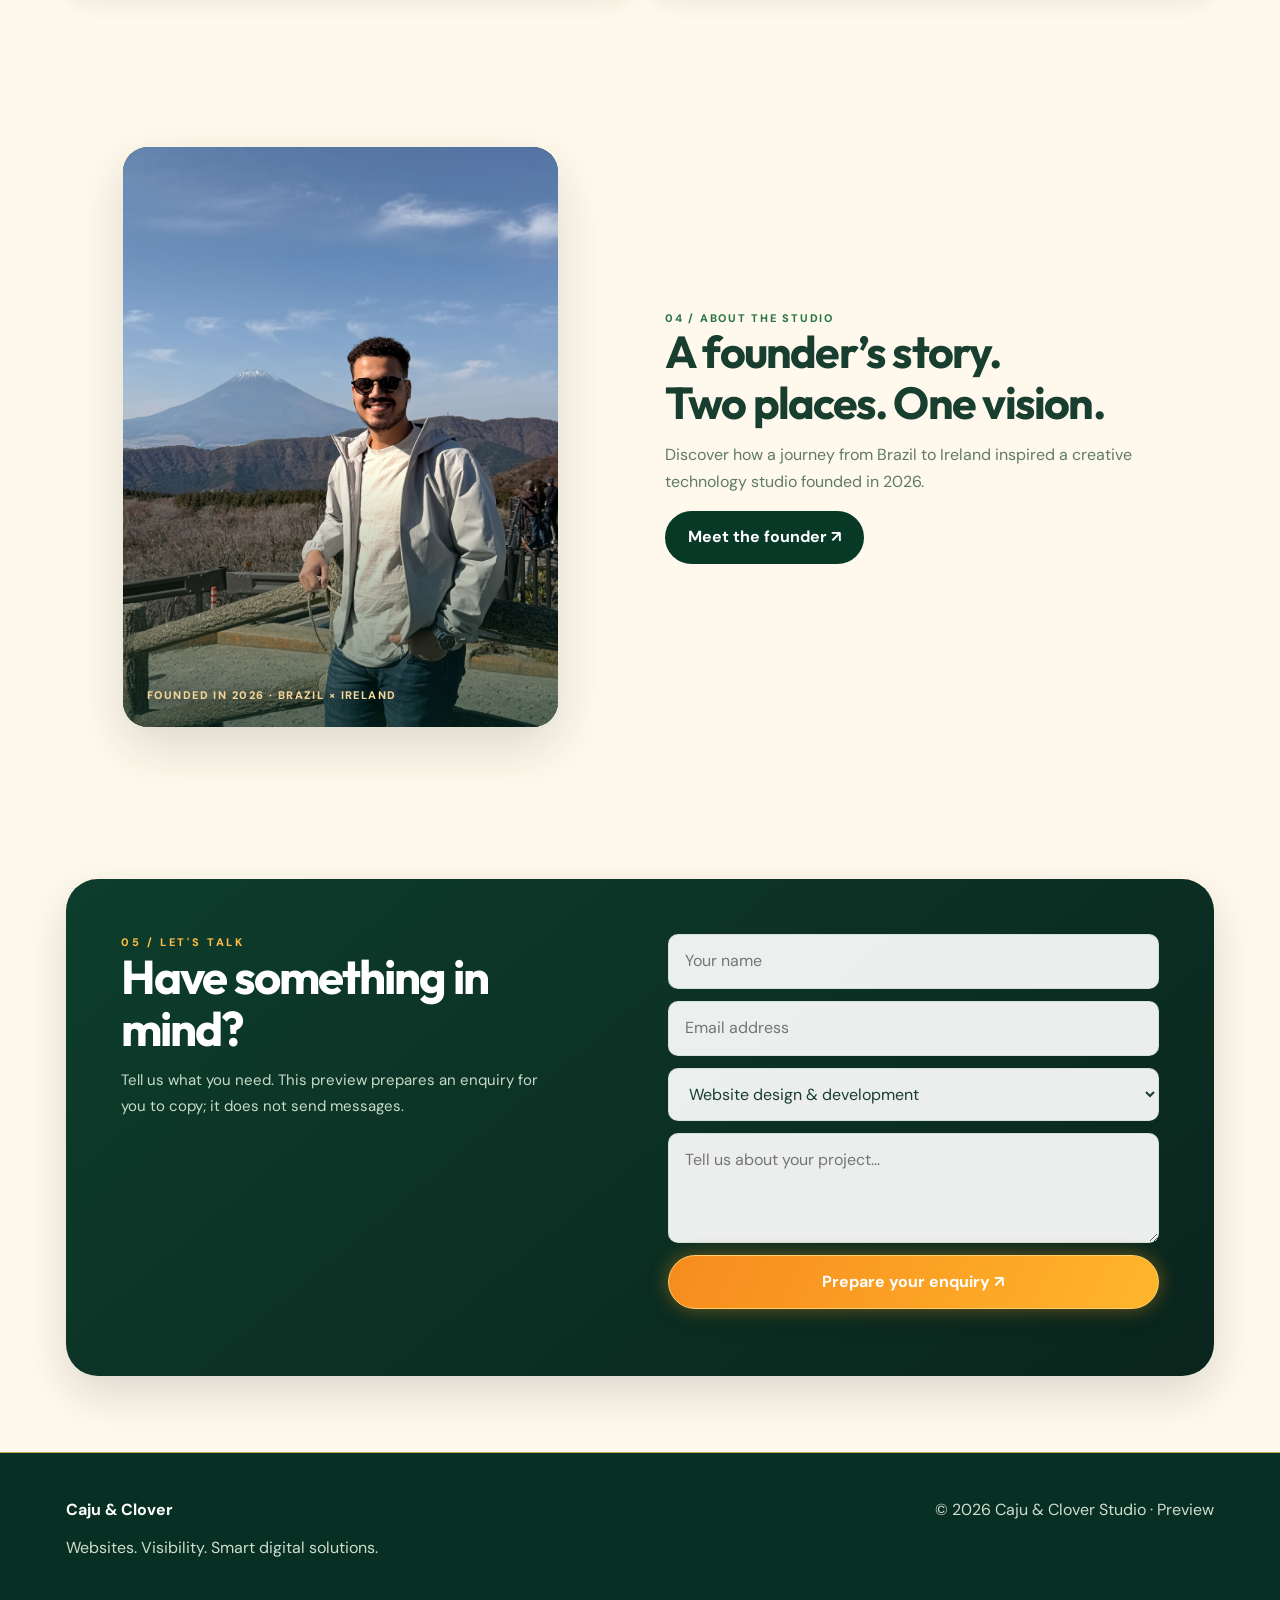
==== commit 05ab5241: "Use full-resolution founder photo on index.html" ====
--- a/caju-clover-preview/index.html
+++ b/caju-clover-preview/index.html
@@ -186,6 +186,6 @@
 </div><p class="value-footnote">Exact features and ongoing support are agreed for each project.</p>
 </div></section>
 <section class="section" id="work"><div class="container"><div class="section-head"><div><div class="tag">03 / PROJECT CONCEPTS</div><h2>A look at<br>what is possible.</h2></div><p class="muted">Ideas for how thoughtful design solves real needs.</p></div><div class="showcase"><article class="show"><div class="browser"><img src="assets/pousada.svg" alt="Illustrated sample hospitality website with Brazilian landscape" loading="lazy"></div><div class="tag">CONCEPT / HOSPITALITY</div><h3>Pousada do Vale</h3><p>A guesthouse website with an easy booking journey.</p><span class="concept-note">Concept study, not a client project</span></article><article class="show"><div class="browser"><img src="assets/portfolio.svg" alt="Illustrated sample personal portfolio website" loading="lazy"></div><div class="tag">CONCEPT / PORTFOLIO</div><h3>Lucas Mendes</h3><p>A personal website built around skills and experience.</p><span class="concept-note">Concept study, not a client project</span></article></div></div></section>
-<section class="section"><div class="container about-teaser"><div class="founder-teaser-photo"><img src="assets/founder-fuji.jpg?v=5" alt="Igor with Mount Fuji in the background in Japan" loading="lazy"><span class="founder-teaser-label">FOUNDED IN 2026 · BRAZIL × IRELAND</span></div><div><div class="tag">04 / ABOUT THE STUDIO</div><h2>A founder’s story.<br>Two places. One vision.</h2><p class="muted">Discover how a journey from Brazil to Ireland inspired a creative technology studio founded in 2026.</p><a class="pill" href="about.html">Meet the founder ↗</a></div></div></section>
+<section class="section"><div class="container about-teaser"><div class="founder-teaser-photo"><img src="assets/founder-fuji-hd.jpg?v=6" alt="Igor with Mount Fuji in the background in Japan" loading="lazy"><span class="founder-teaser-label">FOUNDED IN 2026 · BRAZIL × IRELAND</span></div><div><div class="tag">04 / ABOUT THE STUDIO</div><h2>A founder’s story.<br>Two places. One vision.</h2><p class="muted">Discover how a journey from Brazil to Ireland inspired a creative technology studio founded in 2026.</p><a class="pill" href="about.html">Meet the founder ↗</a></div></div></section>
 <section class="section" id="contact"><div class="container"><div class="contact"><div><div class="eyebrow">05 / LET'S TALK</div><h2>Have something in mind?</h2><p>Tell us what you need. This preview prepares an enquiry for you to copy; it does not send messages.</p></div><form id="enquiry"><input name="name" aria-label="Your name" placeholder="Your name" required><input type="email" name="email" aria-label="Email" placeholder="Email address" required><select name="service" aria-label="Service"><option>Website design & development</option><option>Google Business Profile</option><option>SEO & website health</option><option>NFC review tags</option><option>Website maintenance</option><option>Forms & automations</option><option>Portfolio website</option><option>LinkedIn & CV refinement</option><option>Domains, email & analytics</option><option>Other digital services</option></select><textarea name="message" aria-label="Project description" placeholder="Tell us about your project..."></textarea><button class="btn gold" type="submit">Prepare your enquiry ↗</button><div id="form-notice" aria-live="polite"></div><textarea id="copyable" aria-label="Copy your prepared enquiry" hidden></textarea></form></div></div></section></main>
 <footer><div class="container"><div><a class="footer-brand" href="./" aria-label="Caju & Clover homepage"><strong>Caju & Clover</strong></a><p>Websites. Visibility. Smart digital solutions.</p></div><div>© <span data-year></span> Caju & Clover Studio · Preview</div></div></footer></body></html>
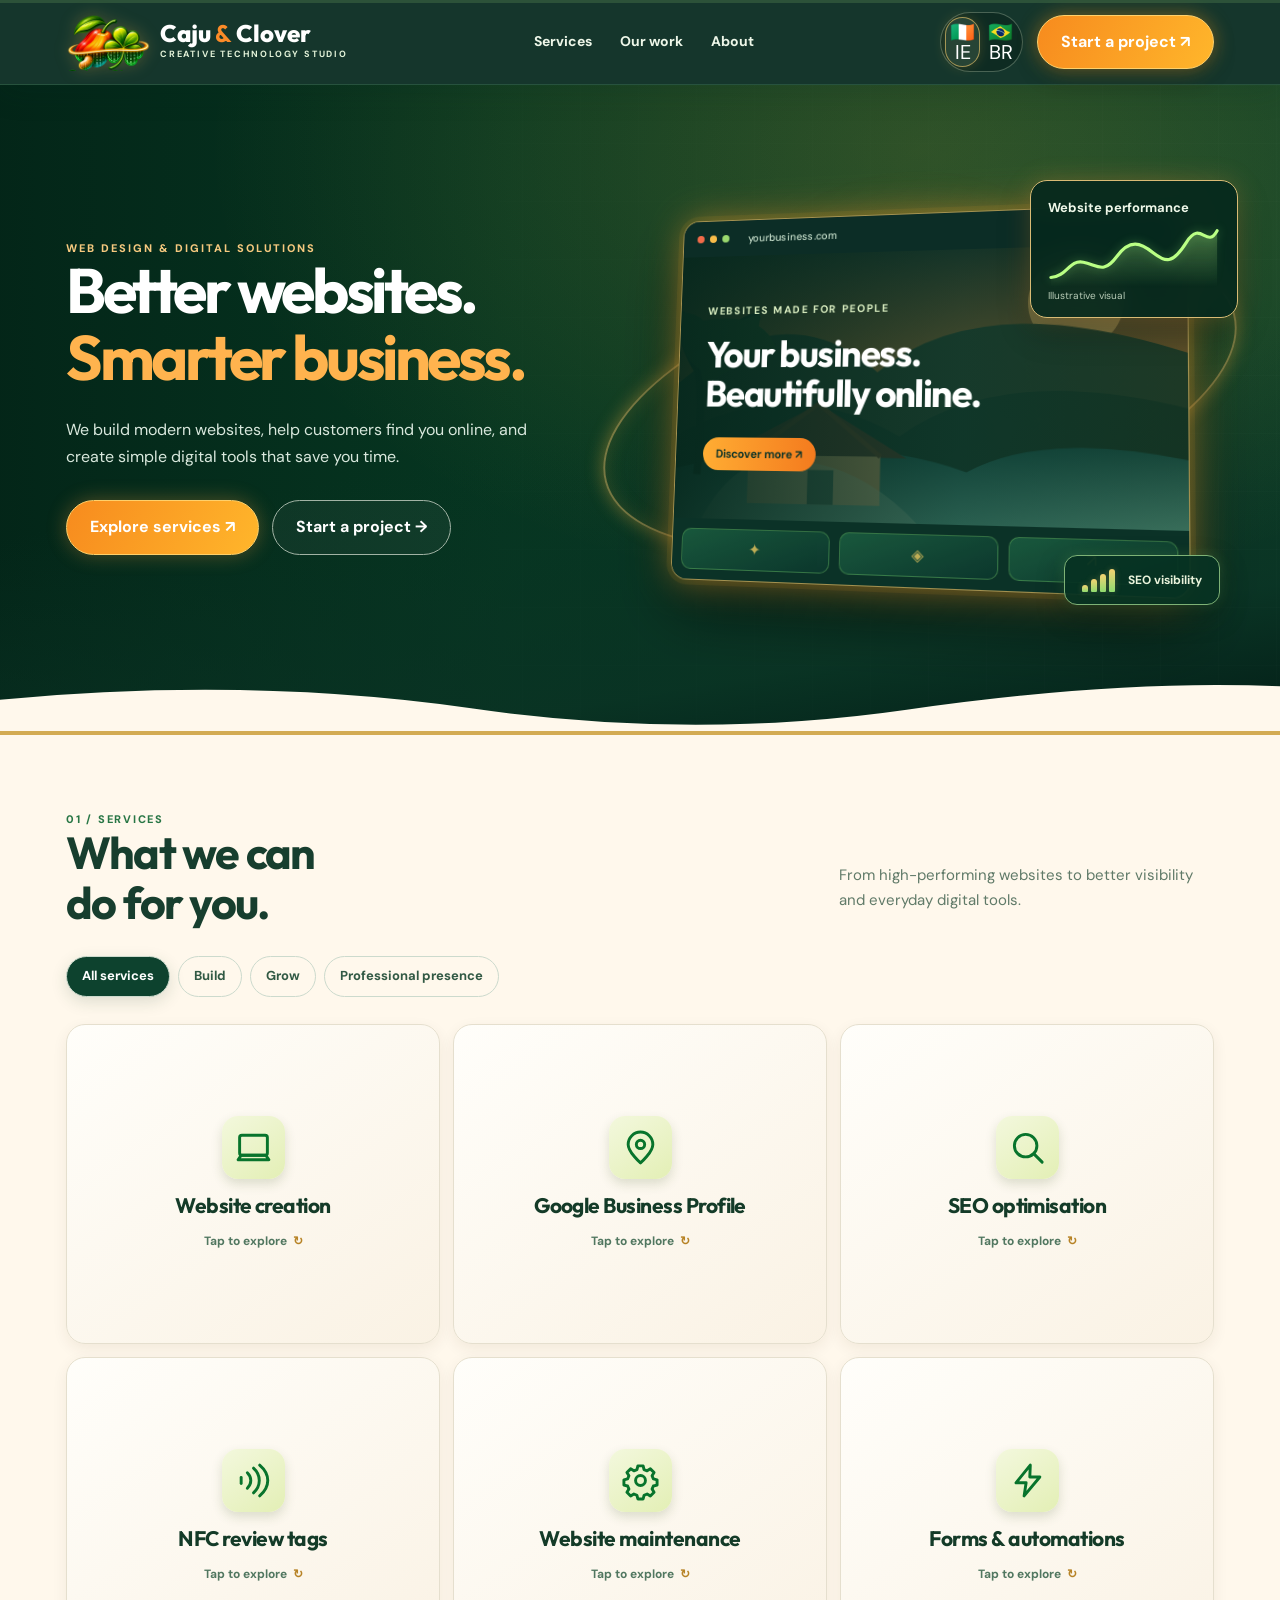
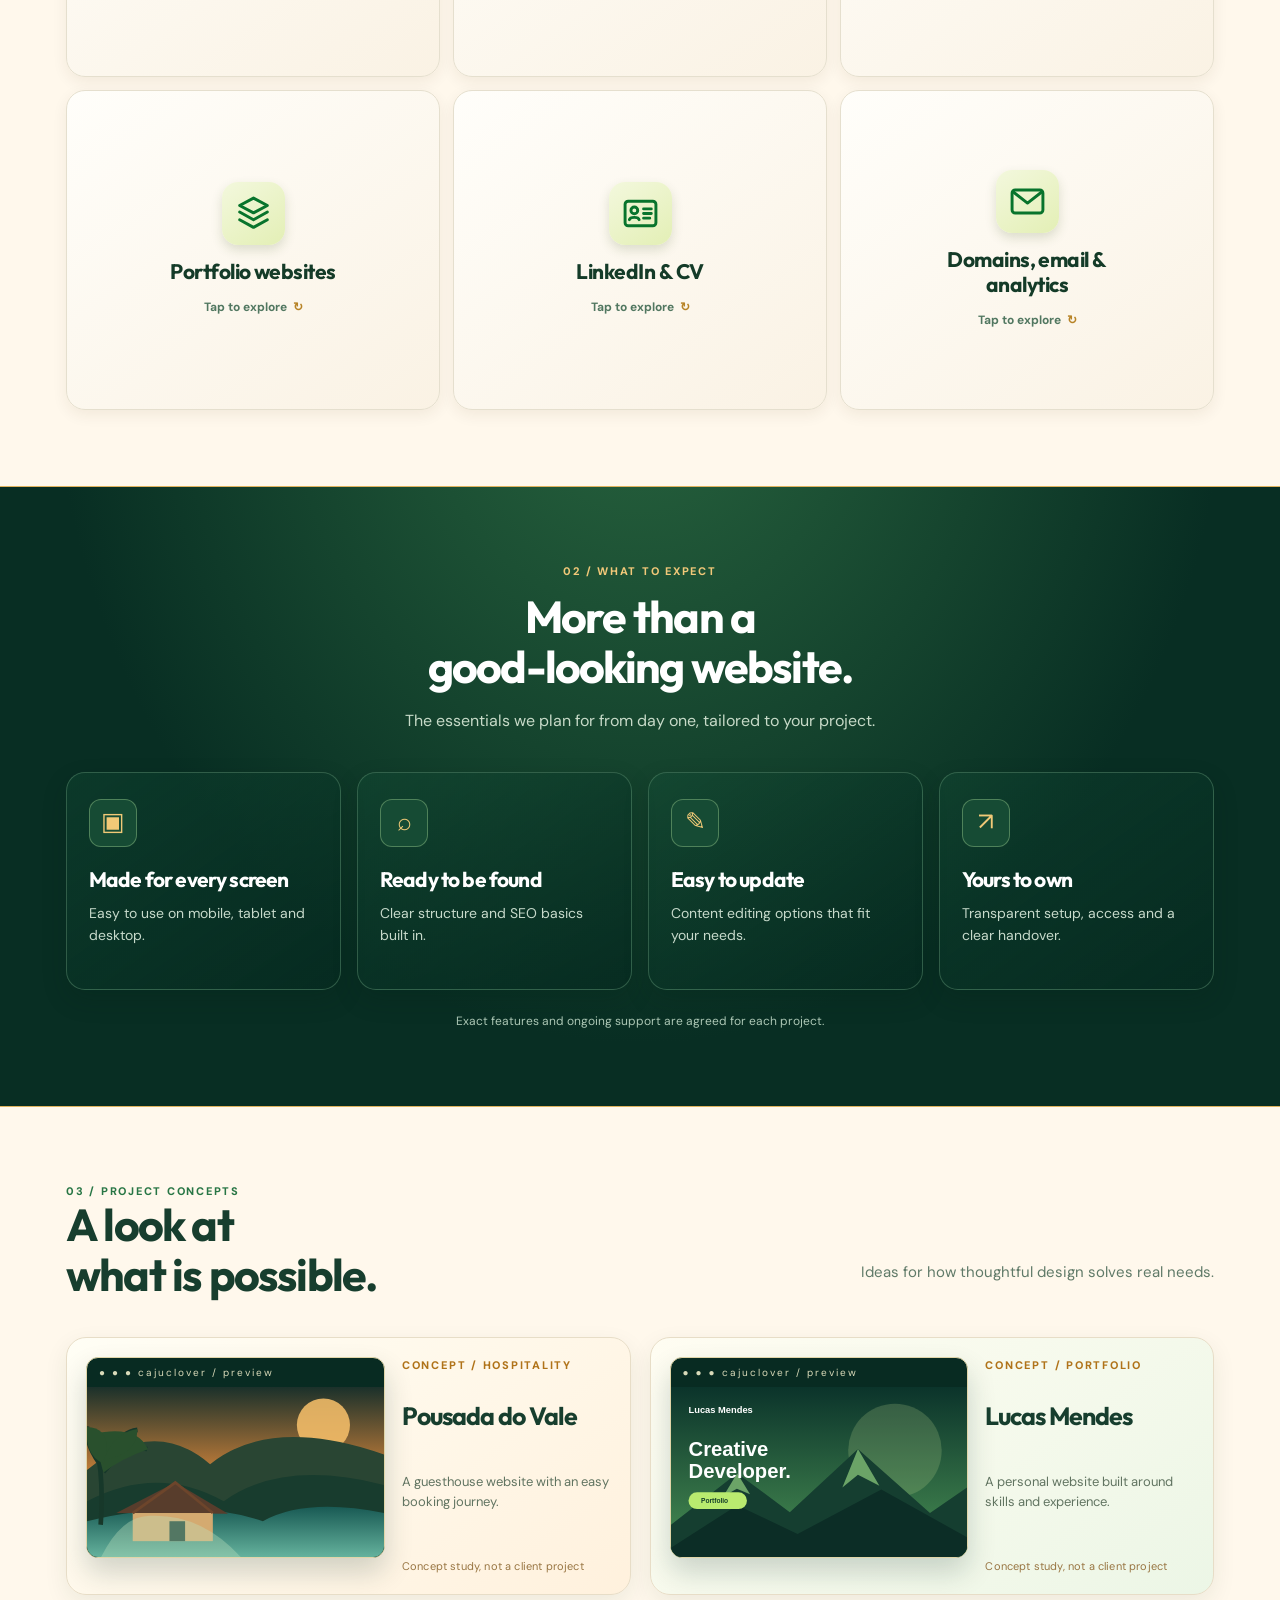
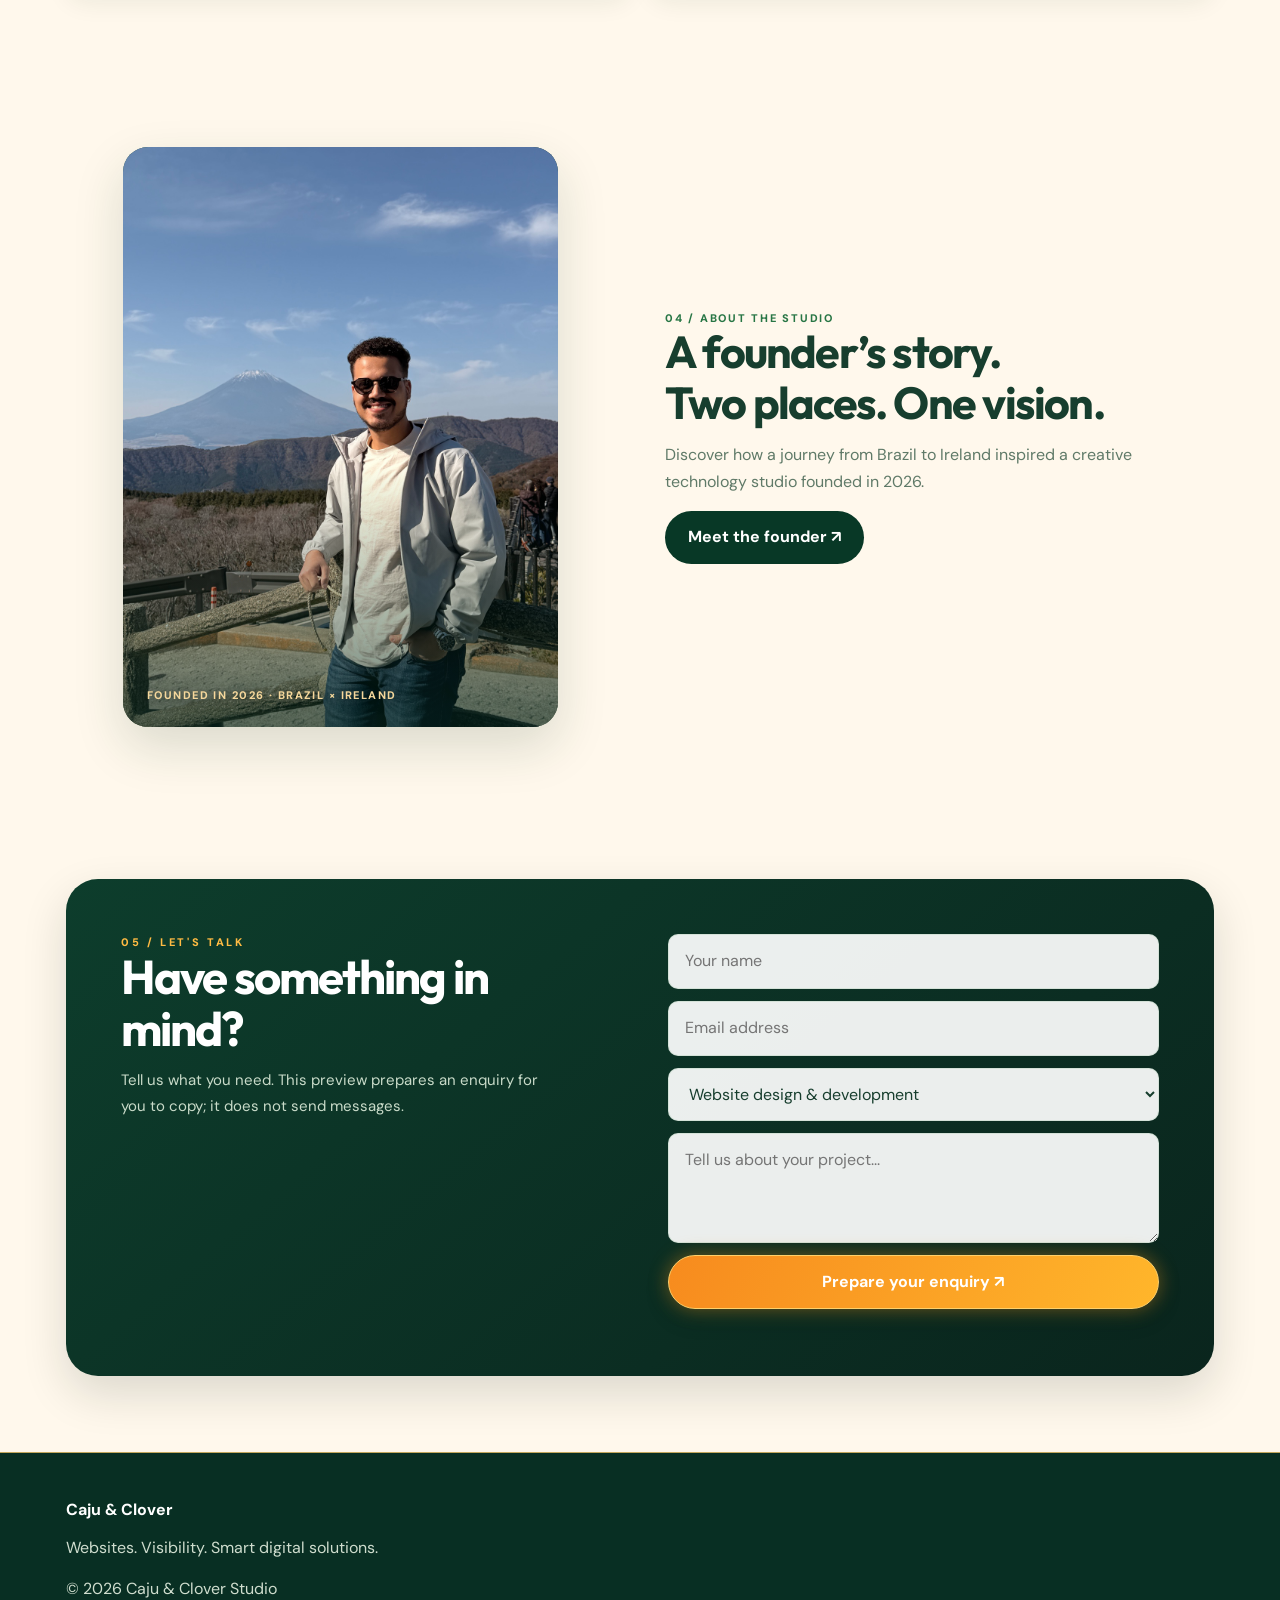
==== commit bfbd1f34: "Improve desktop language selector and centered footer on index.html" ====
--- a/caju-clover-preview/index.html
+++ b/caju-clover-preview/index.html
@@ -1,5 +1,5 @@
 <!doctype html><html lang="en"><head><meta charset="UTF-8"><meta name="viewport" content="width=device-width,initial-scale=1"><title>Caju & Clover | Creative Technology Studio</title><meta name="description" content="Creative technology studio specialising in websites, local SEO and practical digital experiences for ambitious businesses."><link rel="icon" type="image/png" href="assets/favicon.png?v=2"><link rel="apple-touch-icon" href="assets/favicon.png?v=2"><link rel="stylesheet" href="styles.css"><link rel="stylesheet" href="premium.css"><script defer src="i18n.js"></script><script defer src="script.js"></script></head><body>
-<header><div class="progress-track"><div class="progress-bar" id="scroll-progress"></div></div><div class="nav container"><a class="logo" href="./"><img class="brand-icon" src="assets/logo-mark.png?v=2" width="82" height="55" alt="Caju & Clover logo"><span class="brand-name">Caju <b>&</b> Clover<small>CREATIVE TECHNOLOGY STUDIO</small></span></a><nav class="links" aria-label="Main navigation"><a href="#services">Services</a><a href="#work">Our work</a><a href="about.html">About</a></nav><div class="nav-actions"><a class="mobile-about" href="about.html">About</a><div class="language-switch" role="group" aria-label="Website language"><button type="button" class="language-button" data-lang="en" aria-label="English (Ireland)" title="English" aria-pressed="true"><span aria-hidden="true">🇮🇪</span></button><button type="button" class="language-button" data-lang="pt" aria-label="Português (Brasil)" title="Português" aria-pressed="false"><span aria-hidden="true">🇧🇷</span></button></div><a class="pill" href="#contact">Start a project ↗</a></div></div></header>
+<header><div class="progress-track"><div class="progress-bar" id="scroll-progress"></div></div><div class="nav container"><a class="logo" href="./"><img class="brand-icon" src="assets/logo-mark.png?v=2" width="82" height="55" alt="Caju & Clover logo"><span class="brand-name">Caju <b>&</b> Clover<small>CREATIVE TECHNOLOGY STUDIO</small></span></a><nav class="links" aria-label="Main navigation"><a href="#services">Services</a><a href="#work">Our work</a><a href="about.html">About</a></nav><div class="nav-actions"><a class="mobile-about" href="about.html">About</a><div class="language-switch" role="group" aria-label="Website language"><button type="button" class="language-button" data-lang="en" aria-label="English (Ireland)" title="English" aria-pressed="true"><span class="flag-symbol" aria-hidden="true">🇮🇪</span><span class="language-code" aria-hidden="true">IE</span></button><button type="button" class="language-button" data-lang="pt" aria-label="Português (Brasil)" title="Português" aria-pressed="false"><span class="flag-symbol" aria-hidden="true">🇧🇷</span><span class="language-code" aria-hidden="true">BR</span></button></div><a class="pill" href="#contact">Start a project ↗</a></div></div></header>
 <main><section class="hero"><div class="container hero-inner">
 <div class="hero-copy">
   <div class="eyebrow">WEB DESIGN & DIGITAL SOLUTIONS</div>
@@ -188,4 +188,4 @@
 <section class="section" id="work"><div class="container"><div class="section-head"><div><div class="tag">03 / PROJECT CONCEPTS</div><h2>A look at<br>what is possible.</h2></div><p class="muted">Ideas for how thoughtful design solves real needs.</p></div><div class="showcase"><article class="show"><div class="browser"><img src="assets/pousada.svg" alt="Illustrated sample hospitality website with Brazilian landscape" loading="lazy"></div><div class="tag">CONCEPT / HOSPITALITY</div><h3>Pousada do Vale</h3><p>A guesthouse website with an easy booking journey.</p><span class="concept-note">Concept study, not a client project</span></article><article class="show"><div class="browser"><img src="assets/portfolio.svg" alt="Illustrated sample personal portfolio website" loading="lazy"></div><div class="tag">CONCEPT / PORTFOLIO</div><h3>Lucas Mendes</h3><p>A personal website built around skills and experience.</p><span class="concept-note">Concept study, not a client project</span></article></div></div></section>
 <section class="section"><div class="container about-teaser"><div class="founder-teaser-photo"><img src="assets/founder-fuji-hd.jpg?v=6" alt="Igor with Mount Fuji in the background in Japan" loading="lazy"><span class="founder-teaser-label">FOUNDED IN 2026 · BRAZIL × IRELAND</span></div><div><div class="tag">04 / ABOUT THE STUDIO</div><h2>A founder’s story.<br>Two places. One vision.</h2><p class="muted">Discover how a journey from Brazil to Ireland inspired a creative technology studio founded in 2026.</p><a class="pill" href="about.html">Meet the founder ↗</a></div></div></section>
 <section class="section" id="contact"><div class="container"><div class="contact"><div><div class="eyebrow">05 / LET'S TALK</div><h2>Have something in mind?</h2><p>Tell us what you need. This preview prepares an enquiry for you to copy; it does not send messages.</p></div><form id="enquiry"><input name="name" aria-label="Your name" placeholder="Your name" required><input type="email" name="email" aria-label="Email" placeholder="Email address" required><select name="service" aria-label="Service"><option>Website design & development</option><option>Google Business Profile</option><option>SEO & website health</option><option>NFC review tags</option><option>Website maintenance</option><option>Forms & automations</option><option>Portfolio website</option><option>LinkedIn & CV refinement</option><option>Domains, email & analytics</option><option>Other digital services</option></select><textarea name="message" aria-label="Project description" placeholder="Tell us about your project..."></textarea><button class="btn gold" type="submit">Prepare your enquiry ↗</button><div id="form-notice" aria-live="polite"></div><textarea id="copyable" aria-label="Copy your prepared enquiry" hidden></textarea></form></div></div></section></main>
-<footer><div class="container"><div><a class="footer-brand" href="./" aria-label="Caju & Clover homepage"><strong>Caju & Clover</strong></a><p>Websites. Visibility. Smart digital solutions.</p></div><div>© <span data-year></span> Caju & Clover Studio · Preview</div></div></footer></body></html>+<footer><div class="container footer-centered"><div class="footer-content"><a class="footer-brand" href="./" aria-label="Caju & Clover homepage"><strong>Caju & Clover</strong></a><p>Websites. Visibility. Smart digital solutions.</p><p class="footer-copyright">© <span data-year></span> Caju & Clover Studio</p></div></div></footer></body></html>
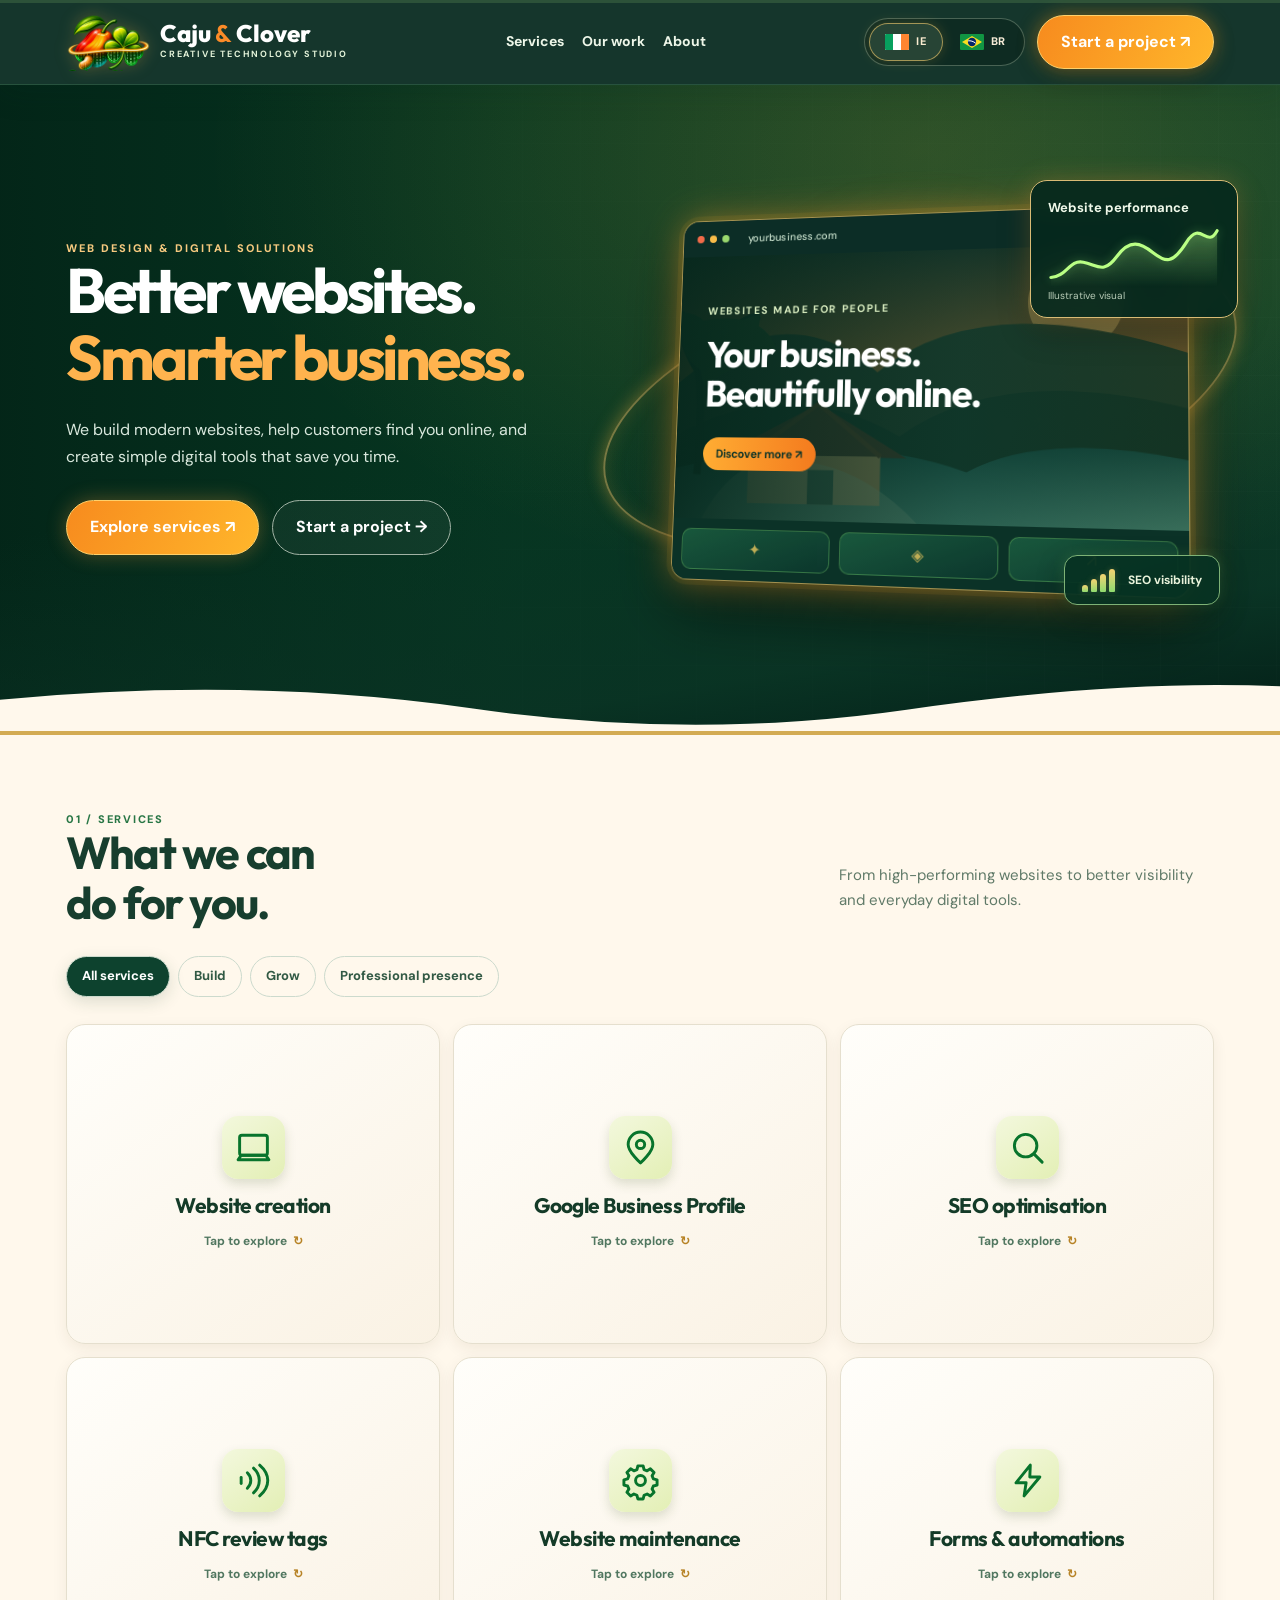
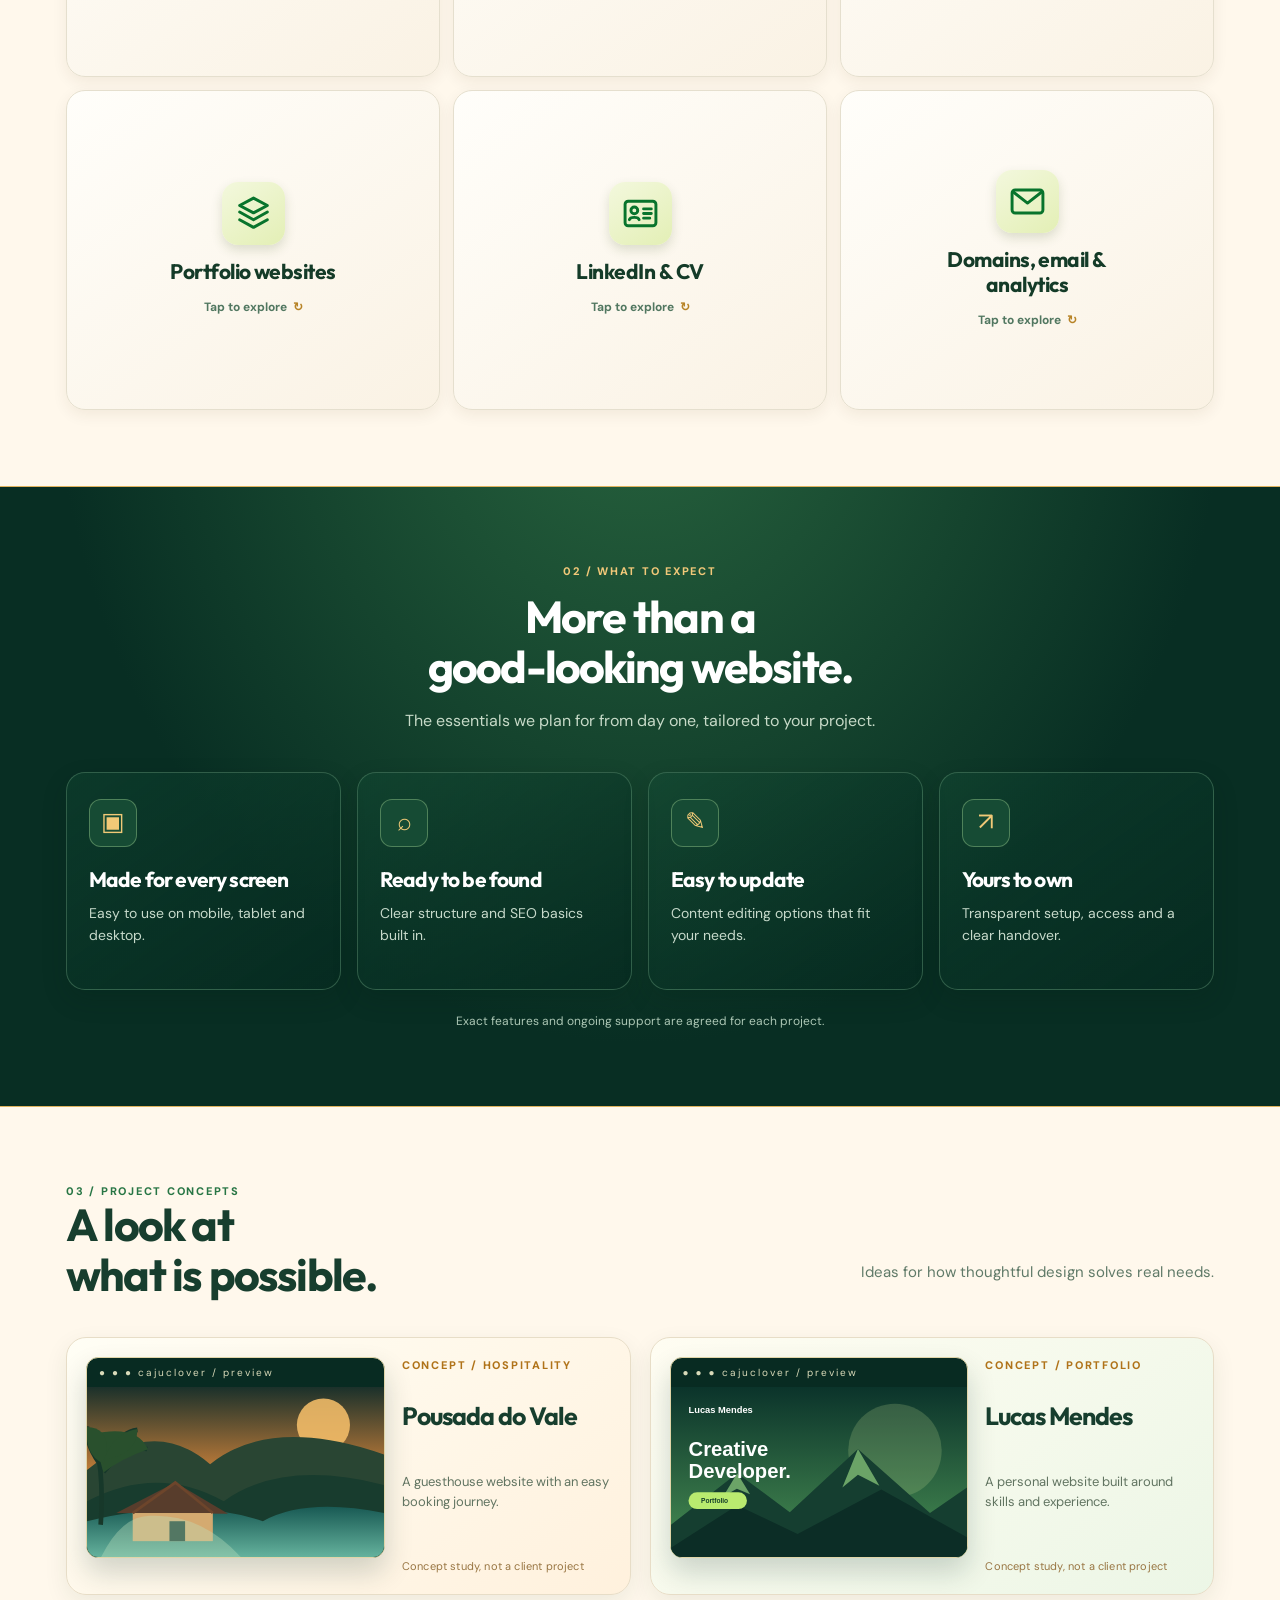
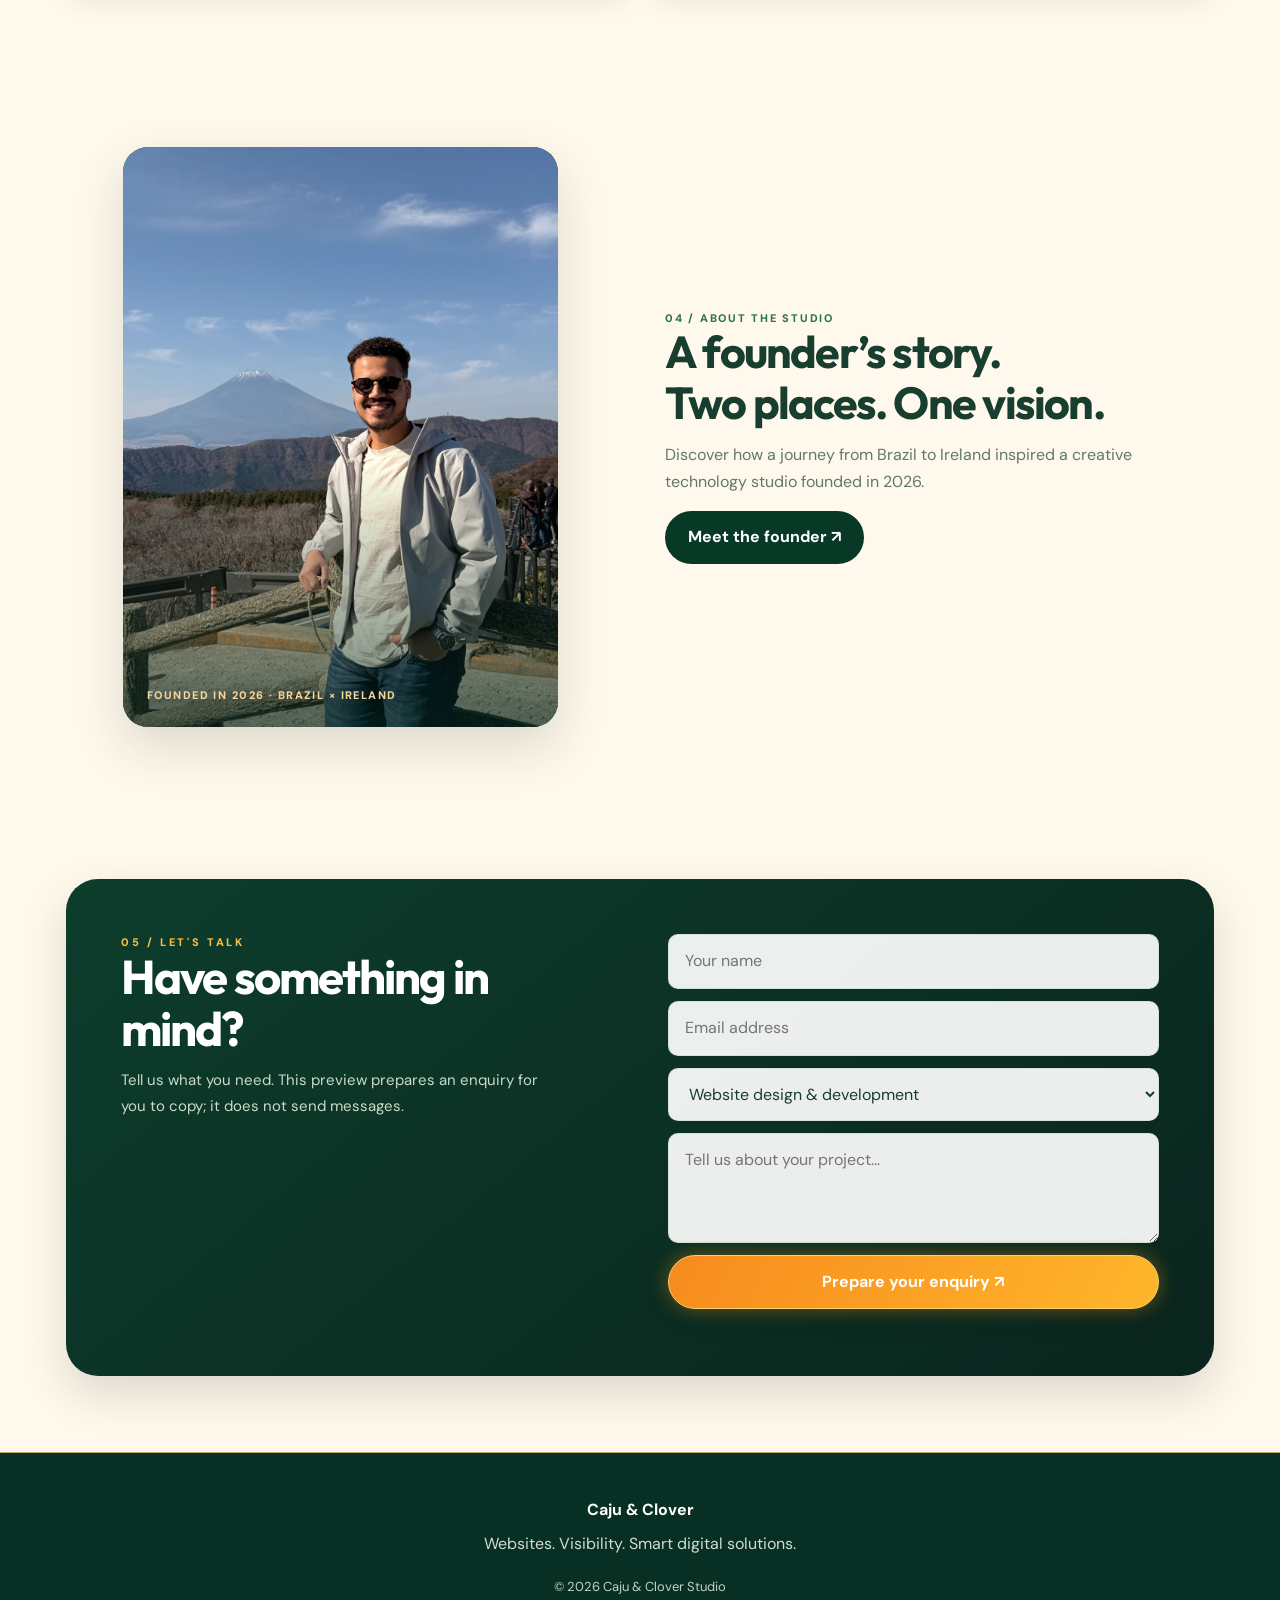
==== commit 3e9ec7db: "Replace unreliable flag emojis with SVG images and text-only fallback on index.html" ====
--- a/caju-clover-preview/index.html
+++ b/caju-clover-preview/index.html
@@ -1,5 +1,5 @@
 <!doctype html><html lang="en"><head><meta charset="UTF-8"><meta name="viewport" content="width=device-width,initial-scale=1"><title>Caju & Clover | Creative Technology Studio</title><meta name="description" content="Creative technology studio specialising in websites, local SEO and practical digital experiences for ambitious businesses."><link rel="icon" type="image/png" href="assets/favicon.png?v=2"><link rel="apple-touch-icon" href="assets/favicon.png?v=2"><link rel="stylesheet" href="styles.css"><link rel="stylesheet" href="premium.css"><script defer src="i18n.js"></script><script defer src="script.js"></script></head><body>
-<header><div class="progress-track"><div class="progress-bar" id="scroll-progress"></div></div><div class="nav container"><a class="logo" href="./"><img class="brand-icon" src="assets/logo-mark.png?v=2" width="82" height="55" alt="Caju & Clover logo"><span class="brand-name">Caju <b>&</b> Clover<small>CREATIVE TECHNOLOGY STUDIO</small></span></a><nav class="links" aria-label="Main navigation"><a href="#services">Services</a><a href="#work">Our work</a><a href="about.html">About</a></nav><div class="nav-actions"><a class="mobile-about" href="about.html">About</a><div class="language-switch" role="group" aria-label="Website language"><button type="button" class="language-button" data-lang="en" aria-label="English (Ireland)" title="English" aria-pressed="true"><span class="flag-symbol" aria-hidden="true">🇮🇪</span><span class="language-code" aria-hidden="true">IE</span></button><button type="button" class="language-button" data-lang="pt" aria-label="Português (Brasil)" title="Português" aria-pressed="false"><span class="flag-symbol" aria-hidden="true">🇧🇷</span><span class="language-code" aria-hidden="true">BR</span></button></div><a class="pill" href="#contact">Start a project ↗</a></div></div></header>
+<header><div class="progress-track"><div class="progress-bar" id="scroll-progress"></div></div><div class="nav container"><a class="logo" href="./"><img class="brand-icon" src="assets/logo-mark.png?v=2" width="82" height="55" alt="Caju & Clover logo"><span class="brand-name">Caju <b>&</b> Clover<small>CREATIVE TECHNOLOGY STUDIO</small></span></a><nav class="links" aria-label="Main navigation"><a href="#services">Services</a><a href="#work">Our work</a><a href="about.html">About</a></nav><div class="nav-actions"><a class="mobile-about" href="about.html">About</a><div class="language-switch" role="group" aria-label="Website language"><button type="button" class="language-button" data-lang="en" aria-label="English (Ireland)" title="English" aria-pressed="true"><img class="flag-icon" src="assets/flag-ie.svg" alt="" width="24" height="16" onerror="this.hidden=true"><span class="language-code" aria-hidden="true">IE</span></button><button type="button" class="language-button" data-lang="pt" aria-label="Português (Brasil)" title="Português" aria-pressed="false"><img class="flag-icon" src="assets/flag-br.svg" alt="" width="24" height="16" onerror="this.hidden=true"><span class="language-code" aria-hidden="true">BR</span></button></div><a class="pill" href="#contact">Start a project ↗</a></div></div></header>
 <main><section class="hero"><div class="container hero-inner">
 <div class="hero-copy">
   <div class="eyebrow">WEB DESIGN & DIGITAL SOLUTIONS</div>
--- a/caju-clover-preview/premium.css
+++ b/caju-clover-preview/premium.css
@@ -234,3 +234,36 @@
 @media(max-width:1000px){.services .service-flip{height:350px;min-height:350px}}
 @media(max-width:600px){.services .service-flip{height:320px;min-height:320px}.service-flip .service-back{padding:42px 23px 20px}.service-flip .service-back h3{font-size:20px}.service-flip .service-back p{font-size:14px;line-height:1.58}}
 @media(max-width:380px){.services .service-flip{height:355px;min-height:355px}}
+
+
+/* Consistent desktop and mobile language controls */
+header .nav{gap:16px}
+header .nav>.logo{flex:0 1 auto;min-width:0}
+header .nav-actions{display:flex!important;flex:0 0 auto;align-items:center;gap:12px}
+header .language-switch{display:inline-flex!important;visibility:visible!important;align-items:center;gap:3px;flex:0 0 auto}
+header .language-button{display:inline-flex!important;align-items:center;justify-content:center;gap:7px;min-width:74px;min-height:38px;padding:6px 9px;white-space:nowrap}
+header .flag-symbol{display:inline-block;font-family:"Apple Color Emoji","Segoe UI Emoji","Noto Color Emoji",sans-serif;font-size:20px;line-height:1;opacity:1;filter:none}
+header .language-code{font-size:11px;font-weight:800;letter-spacing:.06em;color:#f8ecd4}
+header .links{flex:1 1 auto;justify-content:center;gap:18px}
+footer .container.footer-centered{display:flex;flex-direction:column;align-items:center;justify-content:center;text-align:center;gap:0;max-width:900px}
+footer .footer-content{display:flex;flex-direction:column;align-items:center;gap:0;width:100%}
+footer .footer-content p{margin:9px 0 0;text-align:center}
+footer .footer-copyright{font-size:13px;color:#bfd3c3;margin-top:20px!important}
+@media(min-width:701px) and (max-width:1170px){
+  header .nav-actions>.pill{display:none}
+  header .links{gap:13px;font-size:12px}
+  header .language-button{min-width:65px;padding:6px}
+}
+@media(max-width:700px){
+  header .links{display:none}
+  header .nav-actions>.pill{display:none}
+  header .language-switch{display:inline-flex!important}
+  header .language-button{min-width:32px;min-height:33px;padding:4px}
+  header .language-code{display:none}
+  header .flag-symbol{font-size:19px}
+  footer .container.footer-centered{align-items:center}
+}
+@media(max-width:440px){
+  header .language-button{min-width:28px;min-height:29px;padding:2px}
+  header .flag-symbol{font-size:17px}
+}
